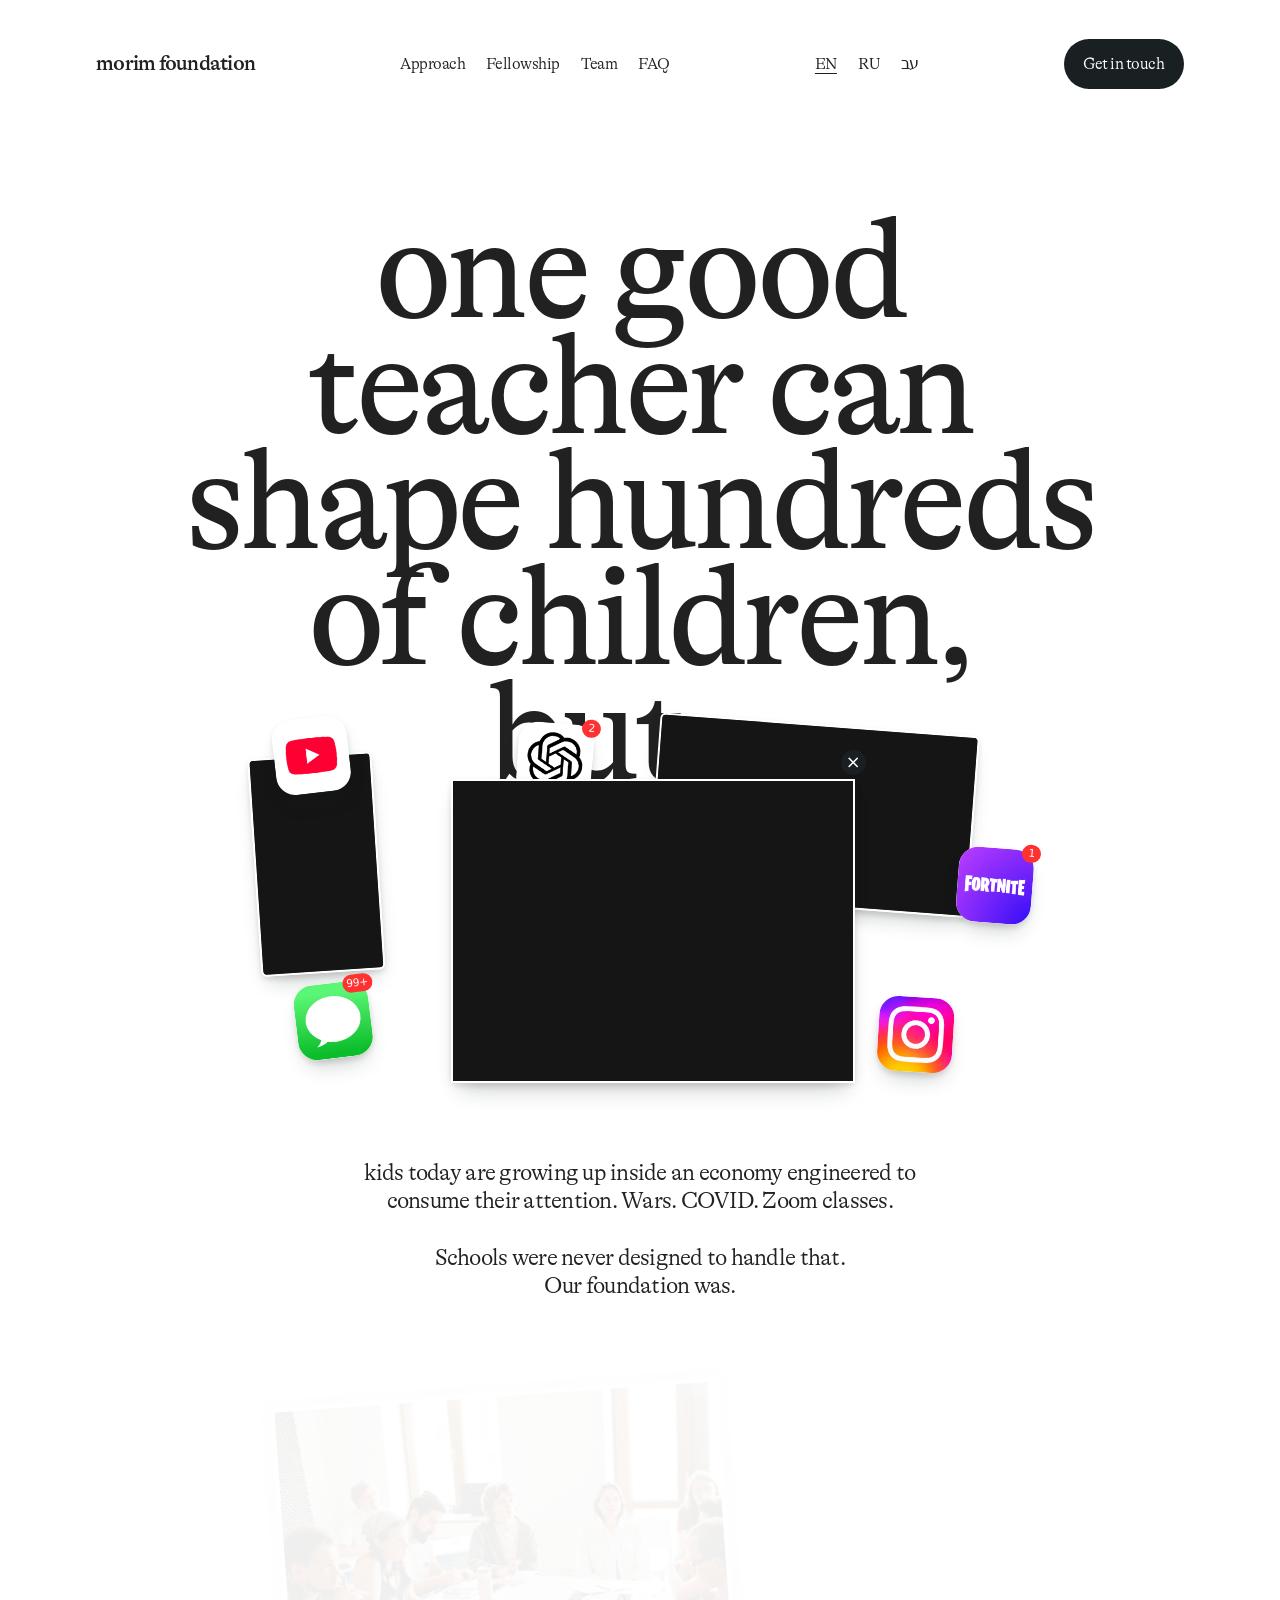
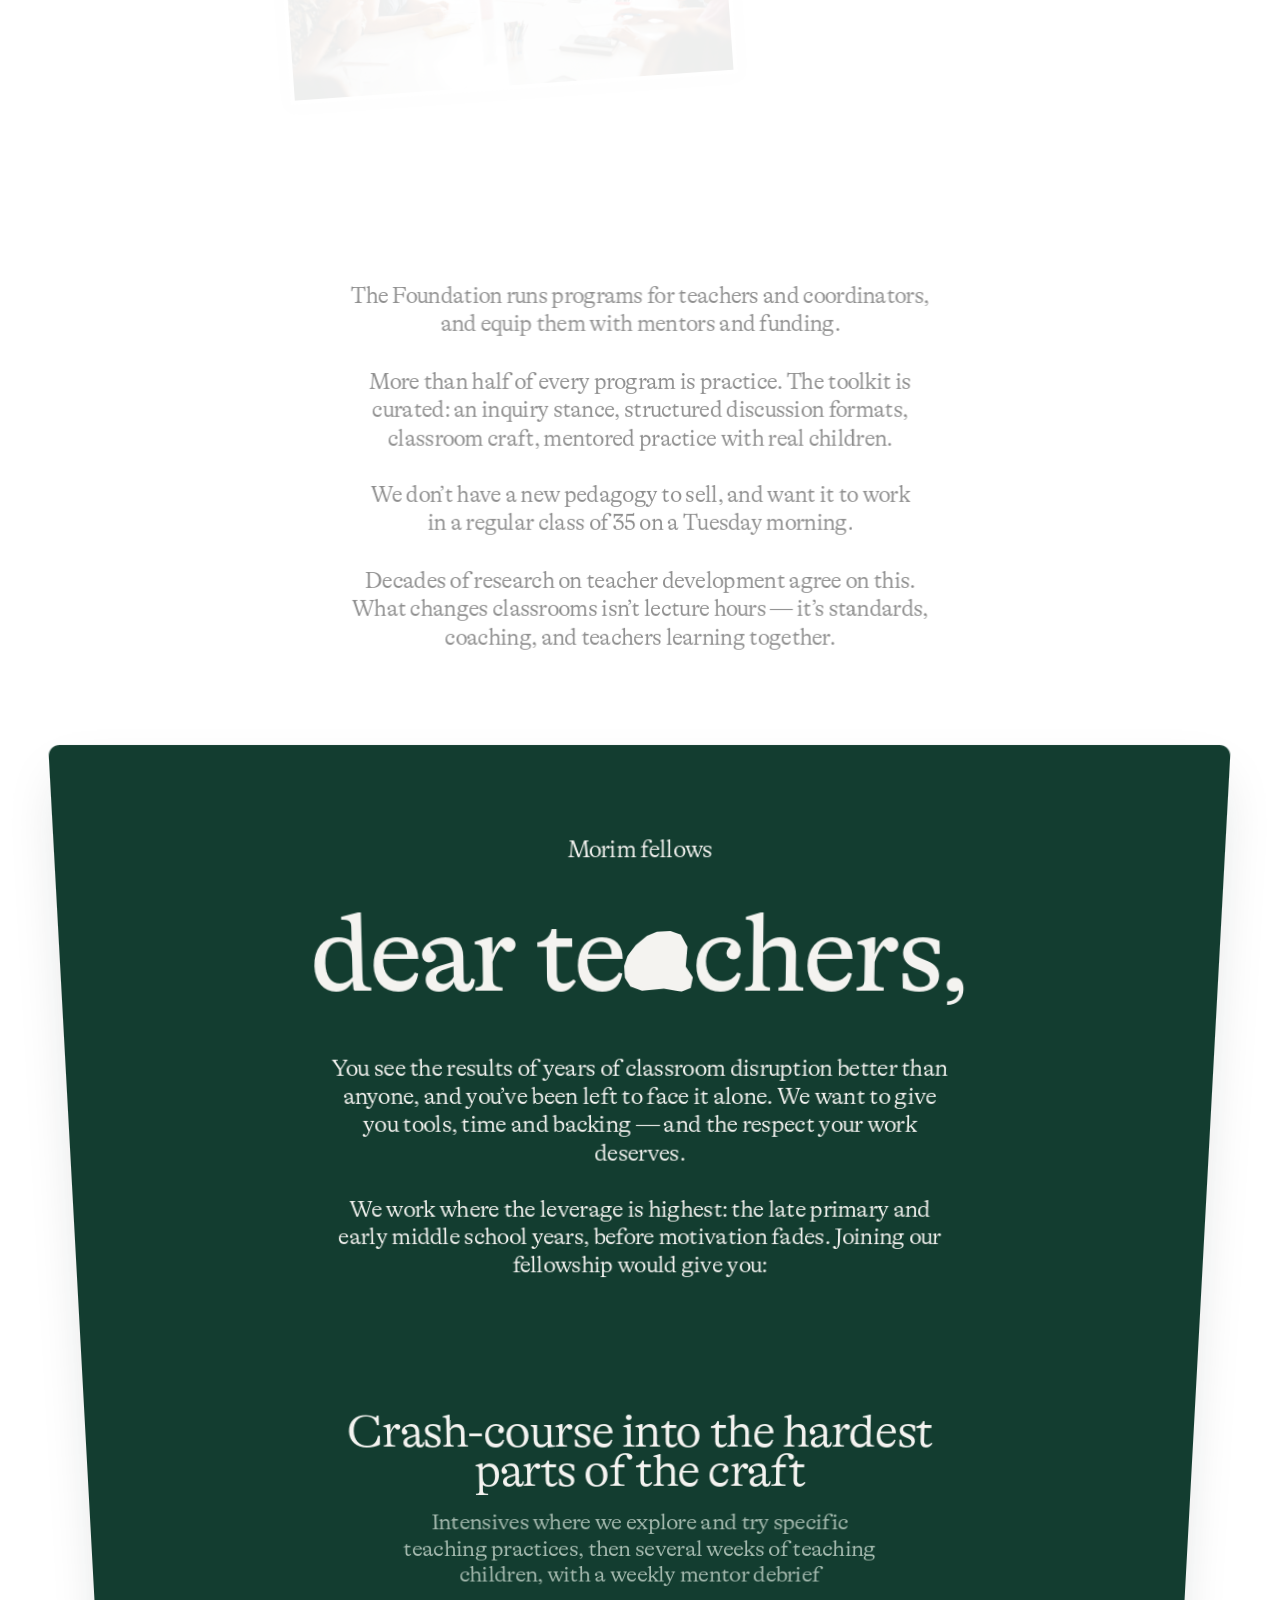
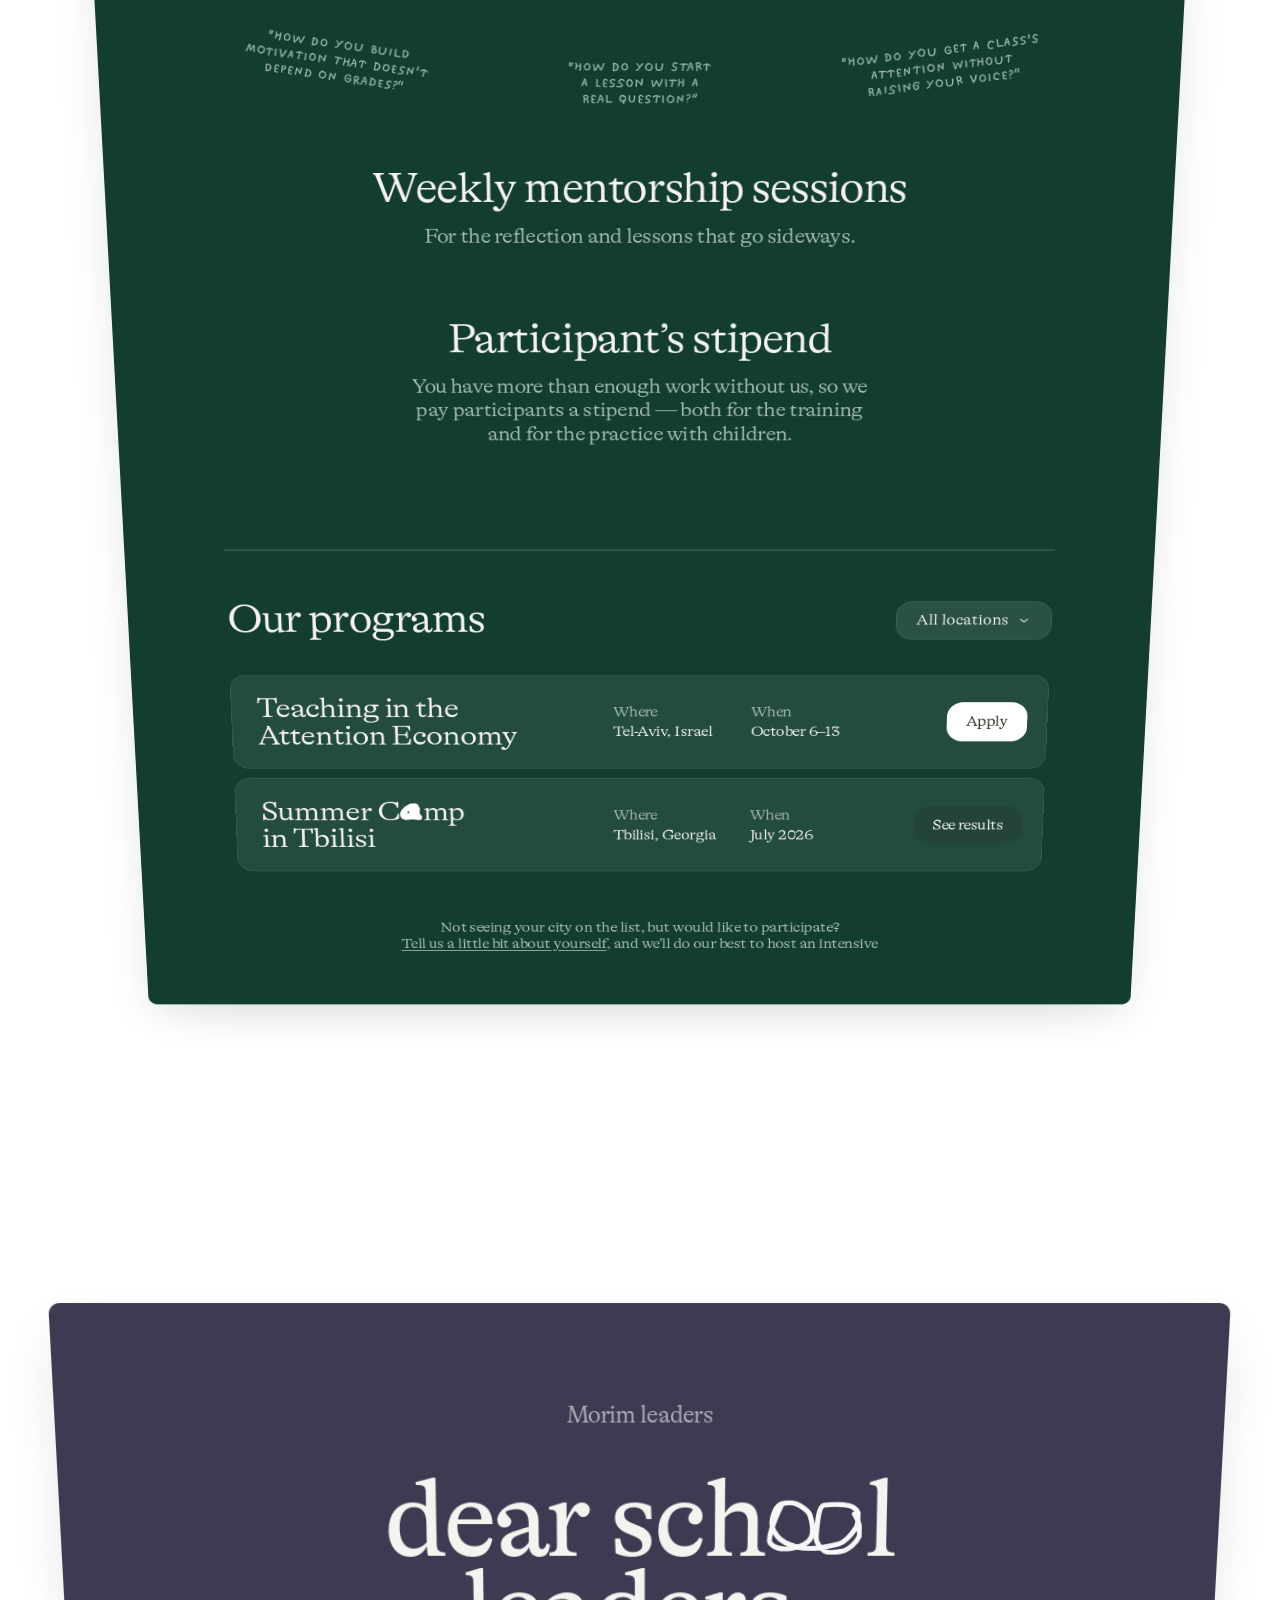
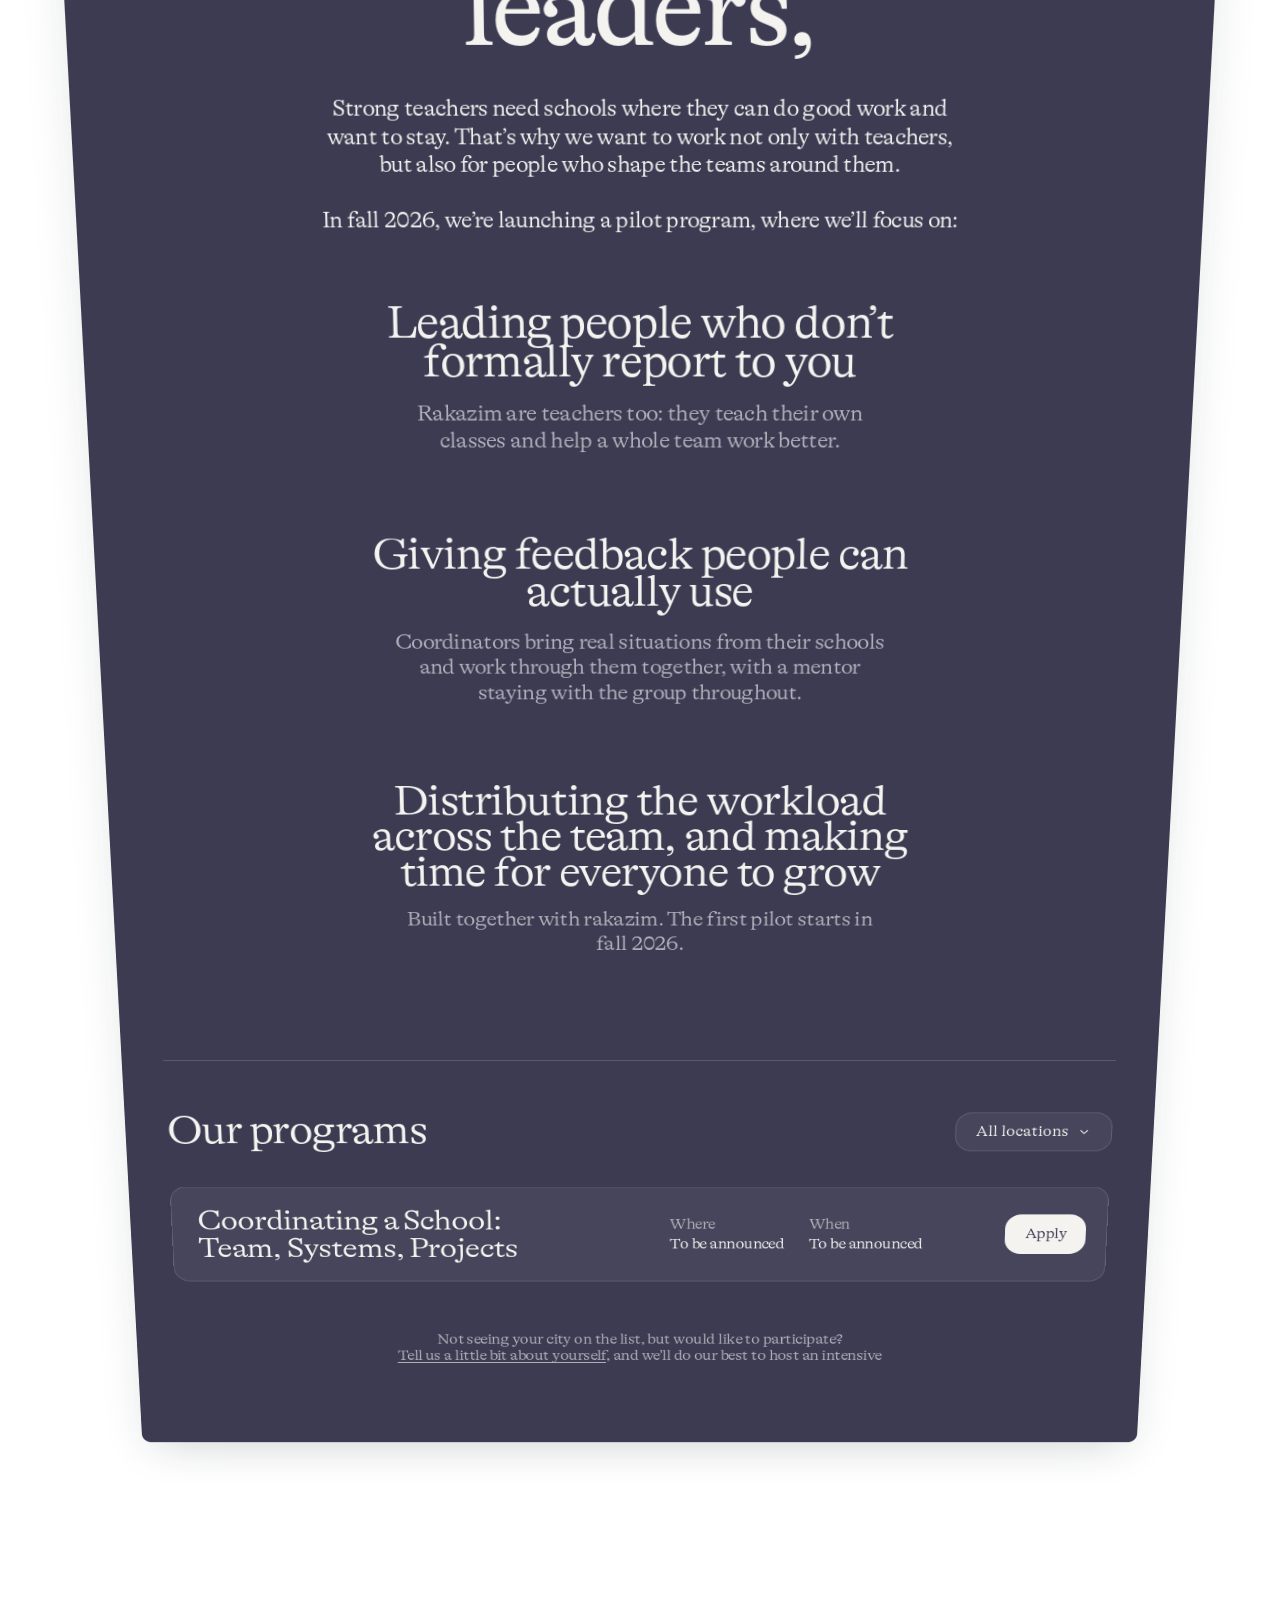
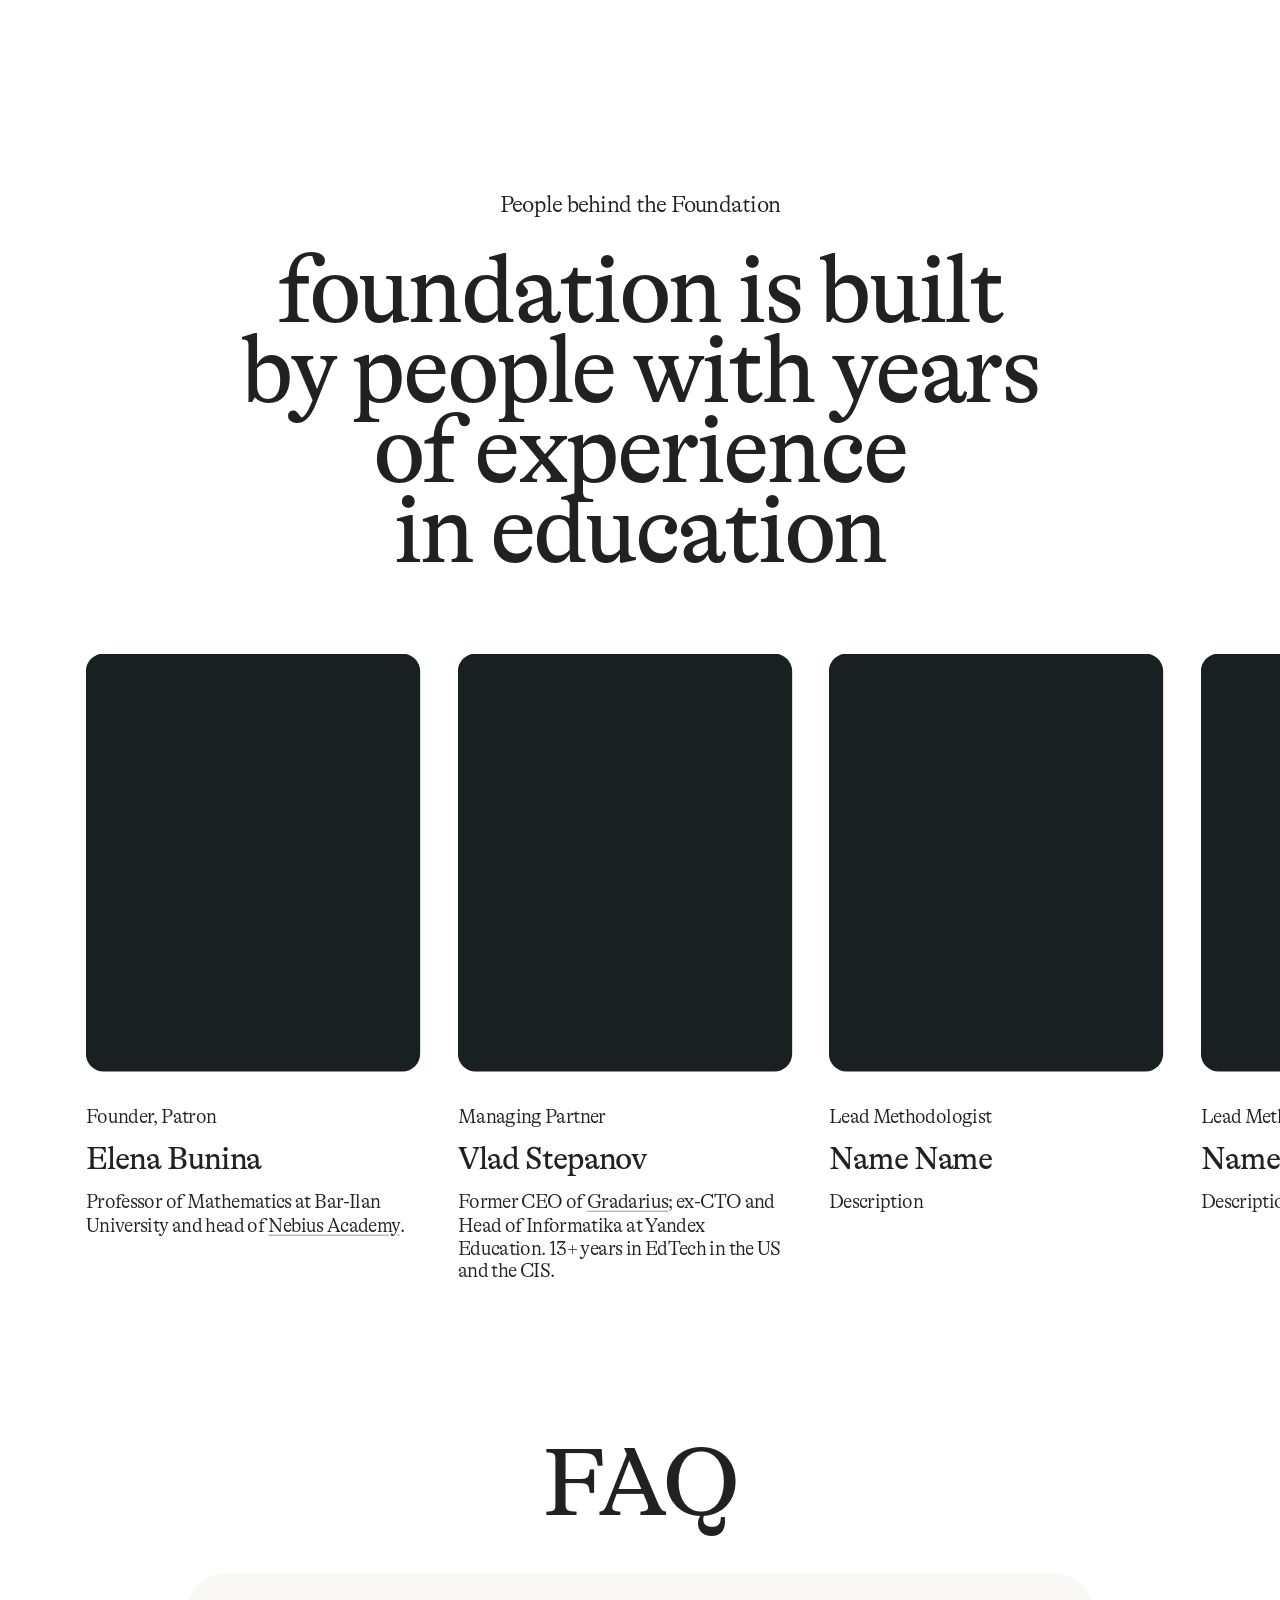
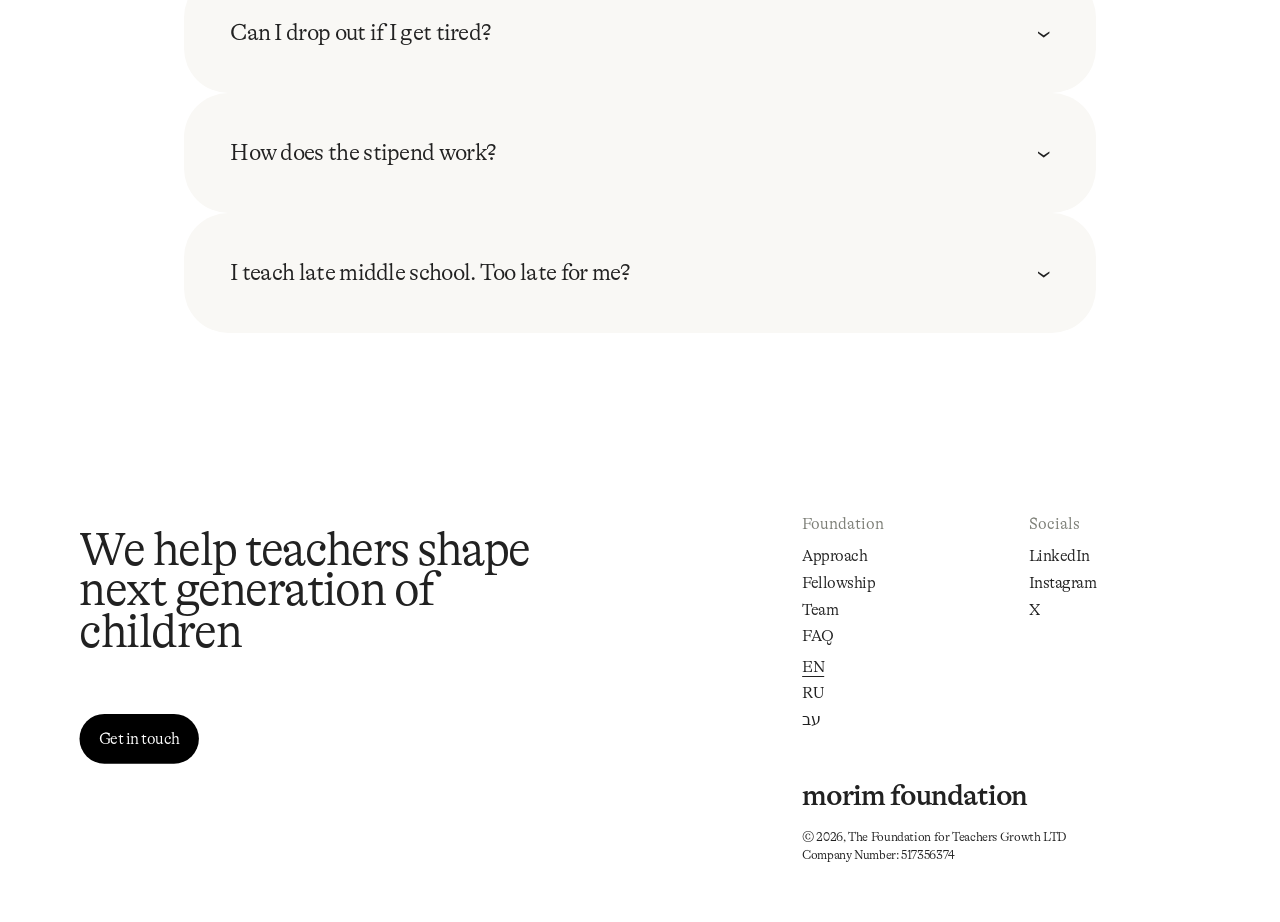
==== site/index.html @ fa3b35b8 "Add tests, README and the generated site node --test with no dependencies: the PR's tests ported to " ====
<!DOCTYPE html>
<html lang="en" dir="ltr">
<head>
  <meta charset="utf-8">
  <meta name="viewport" content="width=device-width, initial-scale=1">
  <title>Morim — Foundation for Teachers Growth</title>
  <meta name="description" content="We help teachers shape the next generation of children through practice, mentorship, and fellowship programs.">
  <meta property="og:type" content="website">
  <meta property="og:title" content="Morim Foundation">
  <meta property="og:description" content="We help teachers shape the next generation of children through practice, mentorship, and fellowship programs.">
  <meta name="twitter:card" content="summary">
  <link rel="alternate" hreflang="en" href="">
  <link rel="alternate" hreflang="ru" href="ru/">
  <link rel="alternate" hreflang="he" href="he/">
  <link rel="alternate" hreflang="x-default" href="">
  <link rel="icon" href="assets/imgRectangle113.png">
  <link rel="preload" href="assets/fonts/GTAlpina-Regular.otf" as="font" type="font/otf" crossorigin>
  <link rel="preload" href="assets/fonts/GTAlpina-Light.otf" as="font" type="font/otf" crossorigin>
  <link rel="stylesheet" href="css/base.css">
  <link rel="stylesheet" href="css/sections.css">
  <link rel="stylesheet" href="css/motion.css">
  <link rel="stylesheet" href="css/mobile.css">
  <link rel="stylesheet" href="css/header.css">
  <link rel="stylesheet" href="css/hero.css">
  <link rel="stylesheet" href="css/widgets.css">
</head>
<body>
<main id="top" data-hero-variant="original" data-lang="en">

  <div class="header-shell" data-compact="false">
    <header class="site-header">
      <a class="logo" href="#top" aria-label="Morim Foundation home">morim foundation</a>
      <nav aria-label="Main navigation">
        <a href="#approach">Approach</a>
        <a href="#fellowship">Fellowship</a>
        <a href="#team">Team</a>
        <a href="#faq">FAQ</a>
      </nav>
      <nav class="lang-switcher lang-switcher-header" aria-label="Language">
  <a href="" hreflang="en" lang="en" aria-current="page">EN</a>
  <a href="ru/" hreflang="ru" lang="ru">RU</a>
  <a href="he/" hreflang="he" lang="he">עב</a>
</nav>
      <a class="button" href="mailto:contact@morim.foundation">Get in touch</a>
      <button type="button" class="mobile-menu-trigger" data-dialog="mobile-menu" aria-haspopup="dialog">Menu</button>
    </header>
  </div>

  <section class="hero hero-editorial" aria-labelledby="hero-title"
           data-playing="false" data-looping="false" data-media-layout="static"
           data-label-icon="Dismiss {app} and show the next app"
           data-label-media-dismiss="Dismiss {label} and show the next element"
           data-video-unavailable="Video unavailable"
           data-help-desktop="Drag an app to move it. Click or press Enter to dismiss it and show the next app."
           data-help-compact="Tap or press Enter to dismiss an item and show the next one. Swipe vertically to keep reading.">
    <div class="hero-mobile-content">
      <h1 id="hero-title" aria-label="one good teacher can shape hundreds of children, but...">one good<br>teacher can<br>shape hundreds<br>of children,<br><span class="hero-line">but...</span></h1>
    </div>
    <span class="hero-accents" role="group" aria-label="App distractions"></span>
    <span id="hero-app-help" class="sr-only">Drag an app to move it. Click or press Enter to dismiss it and show the next app.</span>
  </section>

  <section class="approach" id="approach" aria-label="Our approach">
    <div class="prose introduction">
      <p data-hero-story-end>kids today are growing up inside an economy engineered to consume their attention. Wars. COVID. Zoom classes.</p>
      <p>Schools were never designed to handle that.<br>Our foundation was.</p>
    </div>
    <figure class="pilot" id="pilot">
      <div class="photo-stack">
        <img class="pilot-landscape" src="assets/img2607180000709000081.png" alt="Teachers in discussion at the foundation’s Tbilisi pilot" width="511" height="339">
        <img class="pilot-portrait" src="assets/img2607180000709000022.png" alt="Participants working on an activity during the Tbilisi pilot" width="317" height="412">
      </div>
      <figcaption>Our first pilot in Tbilisi, Georgia. July 2026</figcaption>
    </figure>
    <div class="mission">
      <div class="prose">
        <p class="mission-intro">The Foundation runs programs for teachers and coordinators, and equip them with <span class="mentor-highlight">mentors<img src="assets/imgRectangle70.svg" alt="" aria-hidden="true"></span> and <span class="funding">funding<span class="funding-underline" aria-hidden="true"></span></span>.<span class="stipend-note">Yes, monthly stipend</span></p>
        <p>More than half of every program is practice. The toolkit is curated: an inquiry stance, structured discussion formats, classroom craft, mentored practice with real children.</p>
        <p>We don’t have a new pedagogy to sell, and want it to work<br class="desktop-break"> in a regular class of 35 on a Tuesday morning.</p>
        <p>Decades of research on teacher development agree on this. What changes classrooms isn’t lecture hours — it’s standards, coaching, and teachers learning together.</p>
      </div>
    </div>
  </section>

  <div class="story-stack">
    <section class="fellowship panel" id="fellowship" aria-labelledby="fellowship-title">
      <div class="floating-apply-rail" inert>
        <a class="button apply-button floating-apply-button" href="https://survey.morim.foundation/s/join-v1?src=landing&lang=en">Apply</a>
      </div>
      <p class="eyebrow">Morim fellows</p>
      <h2 class="display" id="fellowship-title">dear te<span class="glyph teacher-a"><span class="sr-only">a</span><img src="assets/imgA1.svg" alt="" width="73" height="66"></span>chers,</h2>
      <div class="prose fellowship-intro">
        <p>You see the results of years of classroom disruption better than anyone, and you’ve been left to face it alone. We want to give you tools, time and backing — and the respect your work deserves.</p>
        <p>We work where the leverage is highest: the late primary and early middle school years, before motivation fades. Joining our fellowship would give you:</p>
      </div>
      <div class="benefits">
        <article class="benefit craft">
          <h3>Crash-course into the hardest parts of the craft</h3>
          <p>Intensives where we explore and try specific teaching practices, then several weeks of teaching children, with a weekly mentor debrief</p>
          <div class="questions" aria-label="Questions we explore">
            <span>“how do you build motivation that doesn’t depend on grades?”</span>
            <span>“how do you start a lesson with a real question?”</span>
            <span>“how do you get a class’s attention without raising your voice?”</span>
          </div>
        </article>
        <article class="benefit">
          <h3>Weekly mentorship sessions</h3>
          <p>For the reflection and lessons that go sideways.</p>
        </article>
        <article class="benefit">
          <h3>Participant’s stipend</h3>
          <p>You have more than enough work without us, so we pay participants a stipend — both for the training and for the practice with children.</p>
        </article>
      </div>
      <div class="programs" id="programs">
  <div class="program-heading">
    <h3>Our programs</h3>
    <div class="location-select-wrap">
      <button type="button" class="location-select" id="teachers-location"
              aria-haspopup="listbox" aria-expanded="false"
              aria-controls="teachers-location-list"
              aria-label="Filter programs by location">
        <span data-value-label>All locations</span>
        <svg class="location-select-chevron" viewBox="0 0 24 24" width="24" height="24" fill="none" stroke="currentColor" stroke-width="2" stroke-linecap="round" stroke-linejoin="round" aria-hidden="true"><path d="m6 9 6 6 6-6"/></svg>
      </button>
      <ul id="teachers-location-list" class="location-options" role="listbox"
          aria-labelledby="teachers-location" tabindex="-1" hidden>
        <li role="option" data-value="all" aria-selected="true" tabindex="0">
          <span>All locations</span>
          <svg class="location-option-check" viewBox="0 0 24 24" width="16" height="16" fill="none" stroke="currentColor" stroke-width="2" stroke-linecap="round" stroke-linejoin="round" aria-hidden="true"><path d="M20 6 9 17l-5-5"/></svg>
        </li>
        <li role="option" data-value="tel-aviv" aria-selected="false" tabindex="-1">
          <span>Tel-Aviv, Israel</span>
          <svg class="location-option-check" viewBox="0 0 24 24" width="16" height="16" fill="none" stroke="currentColor" stroke-width="2" stroke-linecap="round" stroke-linejoin="round" aria-hidden="true"><path d="M20 6 9 17l-5-5"/></svg>
        </li>
        <li role="option" data-value="tbilisi" aria-selected="false" tabindex="-1">
          <span>Tbilisi, Georgia</span>
          <svg class="location-option-check" viewBox="0 0 24 24" width="16" height="16" fill="none" stroke="currentColor" stroke-width="2" stroke-linecap="round" stroke-linejoin="round" aria-hidden="true"><path d="M20 6 9 17l-5-5"/></svg>
        </li>
      </ul>
    </div>
  </div>
  <div class="program-list" aria-live="polite">
    <article class="program-row" data-program="tel-aviv" data-location="tel-aviv">
      <h4>Teaching in the<br>Attention Economy</h4>
      <p><span>Where</span>Tel-Aviv, Israel</p>
<p><span>When</span>October 6–13</p>
      <a class="button apply-button" href="https://survey.morim.foundation/s/join-v1?src=landing&lang=en">Apply</a>
    </article>
    <article class="program-results-card" data-program="tbilisi" data-location="tbilisi" data-state="closed">
      <div class="program-row program-results-summary">
        <h4 id="tbilisi-program-title">Summer C<span class="glyph small-a"><span class="sr-only">a</span><img src="assets/imgA2.svg" alt="" width="28" height="25"></span>mp<br>in Tbilisi</h4>
        <p><span>Where</span>Tbilisi, Georgia</p>
<p><span>When</span>July 2026</p>
        <button type="button" class="button results-button"
                aria-expanded="false" aria-controls="tbilisi-results"
                data-label-open="Collapse"
                data-label-closed="See results">See results</button>
      </div>
      <div id="tbilisi-results" class="program-results-content" role="region" aria-labelledby="tbilisi-program-title" hidden>
        <div class="program-results-body">
          <figure class="program-results-photos" aria-label="Photos from the Tbilisi teacher intensive">
            <img class="results-landscape" src="assets/img2607180000709000081.png" alt="Teachers in discussion during the Tbilisi intensive" width="511" height="339">
            <img class="results-portrait" src="assets/img2607180000709000022.png" alt="Participants working together on a teaching activity" width="317" height="412">
          </figure>
          <div class="program-results-copy">
            <p>In summer 2026, 17 teachers finished our first intensive. 16 of them are now continuing paid teaching practice with children and meet with a mentor every week; 14 of the 17 would recommend the program to colleagues.</p>
            <p>Two-thirds of the children we surveyed said they’d like to have lessons like these at school.</p>
            <p>That’s encouraging, but it’s still a small, unusually friendly setting. We’ll be much more convinced if the same thing happens in ordinary classrooms.</p>
          </div>
        </div>
      </div>
    </article>
  </div>
  <p class="program-note">
    Not seeing your city on the list, but would like to participate?
    <br>
    <a class="inline-button" href="https://survey.morim.foundation/s/join-v1?src=landing&lang=en">Tell us a little bit about yourself</a>, and we’ll do our best to host an intensive
  </p>
</div>
    </section>

    <section class="leaders panel" id="leaders" aria-labelledby="leaders-title">
      <div class="floating-apply-rail" inert>
        <a class="button apply-button floating-apply-button" href="https://survey.morim.foundation/s/join-v1?src=landing&lang=en">Apply</a>
      </div>
      <p class="eyebrow muted">Morim leaders</p>
      <h2 class="display" id="leaders-title">dear sch<span class="glyph school-oo"><span class="sr-only">oo</span><img src="assets/imgVector1.svg" alt="" width="106" height="60"></span>l<br>leaders,</h2>
      <div class="prose leaders-intro">
        <p>Strong teachers need schools where they can do good work and want to stay. That’s why we want to work not only with teachers, but also for people who shape the teams around them.</p>
        <p>In fall 2026, we’re launching a pilot program, where we’ll focus on:</p>
      </div>
      <div class="leader-benefits">
        <article class="benefit">
          <h3>Leading people who don’t formally report to you</h3>
          <p>Rakazim are teachers too: they teach their own classes and help a whole team work better.</p>
        </article>
        <article class="benefit">
          <h3>Giving feedback people can actually use</h3>
          <p>Coordinators bring real situations from their schools and work through them together, with a mentor staying with the group throughout.</p>
        </article>
        <article class="benefit">
          <h3>Distributing the workload across the team, and making time for everyone to grow</h3>
          <p>Built together with rakazim. The first pilot starts in fall 2026.</p>
        </article>
      </div>
      <div class="programs" id="leaders-programs">
  <div class="program-heading">
    <h3>Our programs</h3>
    <div class="location-select-wrap">
      <button type="button" class="location-select" id="leaders-location"
              aria-haspopup="listbox" aria-expanded="false"
              aria-controls="leaders-location-list"
              aria-label="Filter programs by location">
        <span data-value-label>All locations</span>
        <svg class="location-select-chevron" viewBox="0 0 24 24" width="24" height="24" fill="none" stroke="currentColor" stroke-width="2" stroke-linecap="round" stroke-linejoin="round" aria-hidden="true"><path d="m6 9 6 6 6-6"/></svg>
      </button>
      <ul id="leaders-location-list" class="location-options" role="listbox"
          aria-labelledby="leaders-location" tabindex="-1" hidden>
        <li role="option" data-value="all" aria-selected="true" tabindex="0">
          <span>All locations</span>
          <svg class="location-option-check" viewBox="0 0 24 24" width="16" height="16" fill="none" stroke="currentColor" stroke-width="2" stroke-linecap="round" stroke-linejoin="round" aria-hidden="true"><path d="M20 6 9 17l-5-5"/></svg>
        </li>
      </ul>
    </div>
  </div>
  <div class="program-list" aria-live="polite">
    <article class="program-row" data-program="school-coordination">
      <h4>Coordinating a School: Team, Systems, Projects</h4>
      <p><span>Where</span>To be announced</p>
<p><span>When</span>To be announced</p>
      <a class="button apply-button" href="https://survey.morim.foundation/s/join-v1?src=landing&lang=en">Apply</a>
    </article>
  </div>
  <p class="program-note">
    Not seeing your city on the list, but would like to participate?
    <br>
    <a class="inline-button" href="https://survey.morim.foundation/s/join-v1?src=landing&lang=en">Tell us a little bit about yourself</a>, and we’ll do our best to host an intensive
  </p>
</div>
    </section>
  </div>

  <section class="team" id="team" aria-labelledby="team-title">
    <p class="eyebrow">People behind the Foundation</p>
    <h2 class="team-title" id="team-title">foundation is built<br class="desktop-break"> by people with years<br class="desktop-break"> of experience<br class="desktop-break"> in education</h2>
    <div class="team-track" tabindex="0" role="region" aria-label="Foundation team">
      <article class="person">
        <div class="portrait-placeholder" role="img" aria-label="Elena Bunina portrait pending"></div>
        <p class="person-role">Founder, Patron</p>
        <h3><a href="https://www.linkedin.com/in/elena-bunina-738522eb/" target="_blank" rel="noreferrer">Elena Bunina</a></h3>
        <p>Professor of Mathematics at Bar-Ilan University and head of <a href="https://academy.nebius.com/" target="_blank" rel="noreferrer">Nebius Academy</a>.</p>
      </article>
      <article class="person">
        <div class="portrait-placeholder" role="img" aria-label="Vlad Stepanov portrait pending"></div>
        <p class="person-role">Managing Partner</p>
        <h3><a href="https://www.linkedin.com/in/utterstep/" target="_blank" rel="noreferrer">Vlad Stepanov</a></h3>
        <p>Former CEO of <a href="https://gradarius.com/" target="_blank" rel="noreferrer">Gradarius</a>; ex-CTO and Head of Informatika at Yandex Education. 13+ years in EdTech in the US and the CIS.</p>
      </article>
      <article class="person">
        <div class="portrait-placeholder" role="img" aria-label="Name Name portrait pending"></div>
        <p class="person-role">Lead Methodologist</p>
        <h3>Name Name</h3>
        <p>Description</p>
      </article>
      <article class="person">
        <div class="portrait-placeholder" role="img" aria-label="Name Name portrait pending"></div>
        <p class="person-role">Lead Methodologist</p>
        <h3>Name Name</h3>
        <p>Description</p>
      </article>
    </div>
  </section>

  <section class="faq" id="faq" aria-labelledby="faq-title">
    <h2 id="faq-title">FAQ</h2>
    <div class="faq-list">
      <details class="faq-item" data-state="closed">
        <summary class="faq-trigger">
          Can I drop out if I get tired?
          <span class="faq-chevron" aria-hidden="true">›</span>
        </summary>
        <div class="faq-answer">
          <div class="faq-answer-body">Participation and withdrawal details will be added soon.</div>
        </div>
      </details>
      <details class="faq-item" data-state="closed">
        <summary class="faq-trigger">
          How does the stipend work?
          <span class="faq-chevron" aria-hidden="true">›</span>
        </summary>
        <div class="faq-answer">
          <div class="faq-answer-body">Participants receive a stipend for both the training and the practice with children. Amounts and payment details will be added with the program information.</div>
        </div>
      </details>
      <details class="faq-item" data-state="closed">
        <summary class="faq-trigger">
          I teach late middle school. Too late for me?
          <span class="faq-chevron" aria-hidden="true">›</span>
        </summary>
        <div class="faq-answer">
          <div class="faq-answer-body">Our fellowship focuses on the late primary and early middle school years. Eligibility details for other year groups will be added soon.</div>
        </div>
      </details>
    </div>
  </section>

  <footer id="contact" class="site-footer">
    <div class="footer-message">
      <h2>We help teachers shape next generation of children</h2>
      <a class="button rounded-button" href="mailto:contact@morim.foundation">Get in touch</a>
    </div>
    <div class="footer-links">
      <div>
        <p class="footer-label">Foundation</p>
        <nav aria-label="Footer navigation">
          <a href="#approach">Approach</a>
          <a href="#fellowship">Fellowship</a>
          <a href="#team">Team</a>
          <a href="#faq">FAQ</a>
        </nav>
        <nav class="lang-switcher lang-switcher-footer" aria-label="Language">
  <a href="" hreflang="en" lang="en" aria-current="page">EN</a>
  <a href="ru/" hreflang="ru" lang="ru">RU</a>
  <a href="he/" hreflang="he" lang="he">עב</a>
</nav>
      </div>
      <div>
        <p class="footer-label">Socials</p>
        <nav aria-label="Social links">
          <button type="button" class="text-button" data-dialog="dialog-social" data-dialog-title="LinkedIn">LinkedIn</button>
          <button type="button" class="text-button" data-dialog="dialog-social" data-dialog-title="Instagram">Instagram</button>
          <button type="button" class="text-button" data-dialog="dialog-social" data-dialog-title="X">X</button>
        </nav>
      </div>
      <div class="footer-legal">
        <a class="logo" href="#top" aria-label="Morim Foundation home">morim foundation</a>
        <p>© 2026, The Foundation for Teachers Growth LTD<br>Company Number: 517356374</p>
      </div>
    </div>
  </footer>
</main>

<dialog class="morim-dialog" id="dialog-social" aria-labelledby="dialog-social-title" aria-describedby="dialog-social-desc">
  <div class="morim-dialog-body">
    <h2 id="dialog-social-title" data-dialog-title></h2>
    <p id="dialog-social-desc">This profile link will be added soon.</p>
    <button type="button" class="dialog-close" data-dialog-close aria-label="Close">
      <svg viewBox="0 0 24 24" width="16" height="16" fill="none" stroke="currentColor" stroke-width="2" stroke-linecap="round" stroke-linejoin="round" aria-hidden="true"><path d="M18 6 6 18M6 6l12 12"/></svg>
    </button>
  </div>
</dialog>

<dialog class="mobile-menu-panel" id="mobile-menu" aria-labelledby="mobile-menu-title" aria-describedby="mobile-menu-desc">
  <div class="mobile-menu-heading">
    <h2 id="mobile-menu-title">morim foundation</h2>
    <button type="button" class="mobile-menu-close" data-dialog-close>Close</button>
  </div>
  <p id="mobile-menu-desc" class="sr-only">Explore the foundation and its programs.</p>
  <nav aria-label="Mobile navigation">
    <a href="#approach">Approach</a>
    <a href="#fellowship">Teachers</a>
    <a href="#leaders">School Leaders</a>
    <a href="#team">Team</a>
    <a href="#faq">FAQ</a>
    <a href="#contact">Get in touch</a>
  </nav>
  <nav class="lang-switcher lang-switcher-menu" aria-label="Language">
  <a href="" hreflang="en" lang="en" aria-current="page">EN</a>
  <a href="ru/" hreflang="ru" lang="ru">RU</a>
  <a href="he/" hreflang="he" lang="he">עב</a>
</nav>
</dialog>

<script type="module" src="js/main.js"></script>
</body>
</html>
---- site/css/base.css ----
/* Ported from PR #3 website/app/globals.css. Physical inline-axis properties were converted to logical ones for RTL. */
@font-face {
  font-family: Alpina;
  src: url('../assets/fonts/GTAlpina-Regular.otf') format('opentype');
  font-weight: 400 700;
  font-display: swap;
}
@font-face {
  font-family: Alpina;
  src: url('../assets/fonts/GTAlpina-Light.otf') format('opentype');
  font-weight: 300;
  font-display: swap;
}
@font-face {
  font-family: Alpina Wordmark;
  src: url('../assets/fonts/GTAlpina-Medium.otf') format('opentype');
  font-weight: 500;
  font-display: swap;
}
@font-face {
  font-family: Stefan;
  src: url('../assets/fonts/ABCStefanTrial-Simple.otf') format('opentype');
  font-weight: 400;
  font-display: swap;
}
:root {
  --background: #fff;
  --foreground: #212121;
  --green: #133d30;
  --leaders-purple: #3c3b52;
  --leaders-muted: #b2b1bb;
  --paper: #f4f3f0;
  --ink: #182022;
  --body-size: 1.625rem;
  --page-width: 90rem;
}
/* The PR's styles were written on top of Tailwind's preflight reset (v4)
   and shadcn's base layer. This is the subset they depend on, kept so the
   site's own rules below behave exactly as they did. */
*,
::before,
::after,
::backdrop {
  box-sizing: border-box;
  margin: 0;
  padding: 0;
  border: 0 solid #ddd;
}
html {
  line-height: 1.5;
  -webkit-text-size-adjust: 100%;
  tab-size: 4;
  -webkit-tap-highlight-color: transparent;
}
h1,
h2,
h3,
h4,
h5,
h6 {
  font-size: inherit;
  font-weight: inherit;
}
b,
strong {
  font-weight: bolder;
}
ol,
ul,
menu {
  list-style: none;
}
summary {
  display: list-item;
}
img,
svg,
video,
canvas,
audio,
iframe,
embed,
object {
  display: block;
  vertical-align: middle;
}
img,
video {
  max-width: 100%;
  height: auto;
}
button,
input,
select,
optgroup,
textarea {
  font: inherit;
  font-feature-settings: inherit;
  font-variation-settings: inherit;
  letter-spacing: inherit;
  color: inherit;
  border-radius: 0;
  background-color: transparent;
  opacity: 1;
}
button,
input:where([type='button'], [type='reset'], [type='submit']) {
  appearance: button;
}
[hidden]:where(:not([hidden='until-found'])) {
  display: none !important;
}
html {
  scroll-behavior: smooth;
  scroll-padding-top: 2.25rem;
}
/* 90rem is the 1440px reference canvas at the default 16px text size.
   Shared rem dimensions scale the desktop layout without transforming it. */
@media (min-width: 701px) {
  html {
    font-size: calc(100vw / 90);
  }
}
body {
  margin: 0;
  background: var(--background);
  color: var(--foreground);
  font-family: Alpina, Georgia, serif;
  font-weight: 300;
  -webkit-font-smoothing: antialiased;
}
button,
input,
select,
textarea {
  font: inherit;
}
button,
a,
summary {
  -webkit-tap-highlight-color: transparent;
}
button,
a {
  touch-action: manipulation;
}
button {
  cursor: pointer;
}
a {
  color: inherit;
  text-decoration: none;
}
a:hover {
  text-decoration: underline;
  text-underline-offset: 0.3125rem;
}
button:focus-visible,
a:focus-visible,
summary:focus-visible {
  outline: 2px solid #1c51e0;
  outline-offset: 0.3125rem;
}
img {
  display: block;
  max-width: 100%;
}
p,
h1,
h2,
h3,
figure {
  margin: 0;
}
main {
  max-width: var(--page-width);
  margin: 0 auto;
  overflow: clip;
}
.site-header {
  height: 9rem;
  margin: 0 6.25%;
  display: flex;
  align-items: center;
  justify-content: space-between;
  gap: 1.5rem;
}
.logo {
  display: inline-flex;
  align-items: baseline;
  font-family:
    Alpina Wordmark,
    Alpina,
    Georgia,
    serif;
  font-size: 1.5rem;
  line-height: 1;
  letter-spacing: -0.035em;
  font-weight: 500;
  white-space: nowrap;
}
.logo:hover {
  text-decoration: none;
}
.site-header nav {
  display: flex;
  gap: 1.5rem;
  font-size: 1.125rem;
  letter-spacing: -0.03em;
}
.button {
  display: inline-flex;
  align-items: center;
  justify-content: center;
  min-height: 3.5rem;
  padding: 1.125rem 1.375rem;
  background: var(--ink);
  color: white;
  border: 0;
  border-radius: 1.0625rem;
  font-size: 1.125rem;
  line-height: 1;
  letter-spacing: -0.03em;
  transition:
    background 0.2s,
    transform 0.2s;
}
.button:hover {
  background: #29443b;
  text-decoration: none;
  transform: translateY(-2px);
}
.hero {
  position: relative;
  z-index: 1;
  overflow-x: clip;
  padding-top: 3rem;
  padding-bottom: 6.25rem;
  text-align: center;
}
.hero h1 {
  font-size: 10rem;
  line-height: 0.8125;
  font-weight: 400;
  letter-spacing: -0.03em;
  max-width: 72rem;
  margin: 0 auto;
}
.hero-line {
  position: relative;
  display: inline-block;
  white-space: nowrap;
}
@media (min-width: 701px) {
  .hero-editorial {
    padding-top: 6rem;
    padding-bottom: 5rem;
  }
}
.hero-accents {
  position: absolute;
  inset: 0;
  pointer-events: none;
}
.hero-app-item {
  position: absolute;
  z-index: 2;
  width: max(2.75rem, 0.456em);
  height: max(2.75rem, 0.456em);
  padding: 0;
  border: 0;
  border-radius: 27%;
  background: transparent;
  font: inherit;
  line-height: 1;
  pointer-events: auto;
  touch-action: none;
  user-select: none;
  cursor: grab;
  translate: var(--drag-x, 0px) var(--drag-y, 0px);
}
.hero-app-item[data-dragging='true'] {
  z-index: 10;
  cursor: grabbing;
}
.hero-app-item:focus-visible {
  z-index: 10;
  outline: 2px solid #1c51e0;
  outline-offset: 0.375rem;
  translate: var(--drag-x, 0px) var(--drag-y, 0px);
  rotate: 0deg;
}
.hero-app-face {
  position: relative;
  display: block;
  width: 100%;
  height: 100%;
  border-radius: inherit;
  transform: rotate(var(--app-tilt));
  box-shadow:
    0 0.875rem 1.5rem -0.625rem #18202245,
    0 3px 0.4375rem #18202220;
}
.hero-app-face img {
  width: 100%;
  height: 100%;
  object-fit: cover;
  border-radius: inherit;
  pointer-events: none;
  -webkit-user-drag: none;
}
.hero-notification {
  position: absolute;
  display: inline-flex;
  align-items: center;
  justify-content: center;
  inset-inline-end: -0.6em;
  top: -0.6em;
  width: max-content;
  min-width: 1.75em;
  height: 1.75em;
  padding: 0 0.42em;
  white-space: nowrap;
  border-radius: 2em;
  color: white;
  background: #ff3131;
  font:
    500 max(0.75rem, 0.075em) / 1 system-ui,
    sans-serif;
  letter-spacing: -0.03em;
  text-align: center;
  font-variant-numeric: tabular-nums;
}
.prose {
  width: min(41.875rem, 90%);
  margin: auto;
  text-align: center;
  font-size: var(--body-size);
  line-height: 1.23;
  letter-spacing: -0.03em;
}
.prose p + p {
  margin-top: 2rem;
}
.introduction {
  margin-top: 7.125rem;
}
.pilot {
  margin-top: 3.5625rem;
  text-align: center;
}
.photo-stack {
  position: relative;
  width: min(53.125rem, 88%);
  height: 28.5rem;
  margin: 0 auto;
}
.photo-stack img {
  position: absolute;
  border: 0.3125rem solid white;
  box-shadow: 0 1px 0.75rem #0000001a;
  object-fit: cover;
}
.pilot-landscape {
  width: 60.13%;
  height: 21.1875rem;
  inset-inline-start: 2%;
  top: 2.75rem;
  transform: rotate(-3.11deg);
}
.pilot-portrait {
  width: 37.27%;
  height: 25.75rem;
  inset-inline-end: 4%;
  top: 0.625rem;
  transform: rotate(8.78deg);
}
figcaption {
  margin-top: 0.375rem;
  font-size: 1rem;
  line-height: 1.25rem;
  color: #77776f;
  letter-spacing: -0.03em;
}
.mission {
  position: relative;
  margin: 7.625rem auto 7rem;
}
.mission-intro {
  position: relative;
}
.funding,
.mentor-highlight {
  display: inline-block;
  position: relative;
}
.mentor-highlight {
  isolation: isolate;
}
.mentor-highlight img {
  z-index: -1;
  position: absolute;
  inset: -2px -0.375rem;
  width: calc(100% + 0.75rem);
  height: calc(100% + 0.25rem);
  max-width: none;
  pointer-events: none;
}
.funding-underline {
  position: absolute;
  inset-inline-start: 0;
  inset-inline-end: 0;
  bottom: -0.1em;
  height: 2px;
  background: #1c51e0;
  pointer-events: none;
}
.stipend-note {
  position: absolute;
  inset-inline-start: calc(100% + 1.5rem);
  top: 3.4375rem;
  width: 15rem;
  color: #1c51e0;
  font-family: Stefan, cursive;
  font-size: 1.625rem;
  line-height: 1.1;
  text-align: center;
  transform: rotate(2deg);
  text-transform: uppercase;
  letter-spacing: normal;
}
.sr-only {
  position: absolute;
  width: 1px;
  height: 1px;
  overflow: hidden;
  clip: rect(0, 0, 0, 0);
  white-space: nowrap;
}
@media (min-width: 1441px) {
  .hero h1 {
    font-size: 10rem;
  }
}
@media (max-width: 700px) {
  .stipend-note {
    position: static;
    display: block;
    width: min(15rem, 100%);
    margin: 1.875rem auto 0;
  }
  .site-header {
    margin: 0 5%;
  }
  .prose {
    font-size: 1.5rem;
  }
  .mission {
    margin-top: 5.625rem;
  }
  .photo-stack {
    height: 25rem;
  }
  .pilot-landscape {
    height: 18.75rem;
  }
  .pilot-portrait {
    height: 22.8125rem;
  }
}
@media (max-width: 700px) {
  .site-header .logo {
    font-size: 1.125rem;
  }
  .site-header {
    height: 6.75rem;
    gap: 0.875rem;
    flex-wrap: wrap;
    padding-top: 1.375rem;
  }
  .site-header nav {
    order: 3;
    width: 100%;
    justify-content: center;
    gap: 1.375rem;
    font-size: 1rem;
  }
  .site-header .button {
    min-height: 2.75rem;
    padding: 0.875rem 1rem;
    font-size: 1rem;
  }
  .hero {
    padding-top: 4rem;
    padding-bottom: 5.5rem;
  }
  .hero h1 {
    font-size: clamp(3rem, 10.8vw, 4.8rem);
    line-height: 0.93;
  }
  .introduction {
    margin-top: 4.375rem;
  }
  .prose {
    font-size: 1.35rem;
    width: 86%;
  }
  .prose p + p {
    margin-top: 1.625rem;
  }
  .photo-stack {
    height: 16.875rem;
    width: 94%;
  }
  .pilot-landscape {
    height: 12.1875rem;
    top: 1.875rem;
  }
  .pilot-portrait {
    height: 14.875rem;
  }
  .pilot {
    margin-top: 2.75rem;
  }
  figcaption {
    font-size: 0.875rem;
  }
  .mission {
    margin: 4.375rem auto;
  }
  .desktop-break {
    display: none;
  }
}
@media (prefers-reduced-motion: reduce) {
  html {
    scroll-behavior: auto;
  }
  *,
  *:before,
  *:after {
    animation: none !important;
    transition: none !important;
  }
}
---- site/css/sections.css ----
/* Ported from PR #3 website/app/sections.css. Physical inline-axis properties were converted to logical ones for RTL. */
.panel {
  width: calc(100% - 13rem);
  margin-inline: auto;
  border-radius: 0.75rem;
  text-align: center;
}
.fellowship {
  background: var(--green);
  color: var(--paper);
  padding: 6rem 8.3% 5rem;
}
.eyebrow {
  font-size: 1.625rem;
  line-height: 2rem;
  letter-spacing: -0.03em;
  text-align: center;
}
.display {
  font-size: 7.5rem;
  font-weight: 400;
  line-height: 0.84;
  letter-spacing: -0.03em;
  margin: 3rem auto 0;
  white-space: nowrap;
}
.glyph {
  display: inline-flex;
  align-items: center;
  justify-content: center;
  vertical-align: baseline;
}
.glyph img {
  max-width: none;
  object-fit: contain;
}
.teacher-a {
  width: 0.61em;
}
.teacher-a img {
  width: 0.608em;
  height: 0.55em;
}
.school-oo {
  width: 0.9em;
}
.school-oo img {
  width: 0.883em;
  height: 0.5em;
}
.fellowship-intro {
  margin-top: 3.625rem;
  width: min(41.625rem, 100%);
}
.benefits {
  margin-top: 9.875rem;
}
.benefit h3 {
  max-width: 41.25rem;
  margin: 0 auto;
  font-size: 3.375rem;
  line-height: 0.86;
  letter-spacing: -0.03em;
  font-weight: 300;
}
.benefit > p {
  max-width: 35.125rem;
  margin: 1.5rem auto 0;
  font-size: 1.625rem;
  line-height: 2rem;
  letter-spacing: -0.03em;
  color: #a6bbb0;
}
.benefit + .benefit {
  margin-top: 5.9375rem;
}
.craft {
  position: relative;
}
.questions {
  display: grid;
  grid-template-columns: repeat(3, minmax(0, 1fr));
  align-items: start;
  gap: 3.5rem;
  margin: 3rem auto 0;
  padding: 0.75rem 0.5rem;
  font-family: Stefan, cursive;
  font-size: 0.9375rem;
  line-height: 1.35;
  text-transform: uppercase;
  color: #98b5a6;
}
.questions span {
  width: min(100%, 14.375rem);
  justify-self: center;
  text-wrap: balance;
}
.questions span:first-child {
  transform: rotate(9deg);
}
.questions span:nth-child(2) {
  margin-top: 1.75rem;
}
.questions span:last-child {
  margin-top: 0.5rem;
  transform: rotate(-8deg);
}
.craft + .benefit {
  margin-top: 4.25rem;
}
.programs {
  margin-top: 8.875rem;
  border-top: 1px solid #557768;
  padding-top: 4.375rem;
  text-align: start;
}
.program-heading {
  display: flex;
  align-items: center;
  justify-content: space-between;
  gap: 1.25rem;
  margin-bottom: 3.125rem;
}
.program-heading h3 {
  font-size: 3.375rem;
  line-height: 2.875rem;
  letter-spacing: -0.03em;
  font-weight: 300;
}
.location-select {
  height: 3.375rem;
  padding: 1rem 1.5rem;
  border: 1px solid #ffffff14;
  border-radius: 1.25rem;
  background: #ffffff1a;
  color: var(--paper);
  font-size: 1.25rem;
  line-height: 1.25rem;
  gap: 0.625rem;
  flex-shrink: 0;
}
.location-select svg {
  color: var(--paper) !important;
}
.location-options {
  padding: 0.5rem;
}
.location-options [role='option'] {
  font-family: Alpina, Georgia, serif;
  font-size: 1.125rem;
  padding-block: 0.625rem;
}
.program-list {
  /* Every row shares content-independent tracks, including expanded results. */
  --program-columns: minmax(0, 1fr) 9rem 11rem 8.5rem;
  display: grid;
  gap: 0.875rem;
  min-height: 17.75rem;
  align-content: start;
}
.program-row {
  min-height: 8.4375rem;
  display: grid;
  grid-template-columns: var(--program-columns);
  align-items: center;
  gap: 1.5rem;
  padding-block: 1.375rem;
  padding-inline: 1.875rem 1.5rem;
  border: 1px solid #ffffff14;
  border-radius: 1.25rem;
  background: #ffffff12;
}
.program-row > * {
  min-width: 0;
}
.program-row > .button {
  justify-self: end;
}
.program-row h4 {
  font-size: 2.438rem;
  line-height: 1.02;
  font-weight: 300;
  letter-spacing: -0.03em;
  white-space: normal;
}
.program-results-card {
  border: 1px solid #ffffff14;
  border-radius: 1.25rem;
  background: #ffffff12;
}
.program-results-summary {
  border: 0;
  background: transparent;
}
.program-results-summary .results-button {
  min-width: 8.375rem;
}
/* Height and opacity are animated by js/disclosure.js: 360ms cubic-bezier(0.22, 1, 0.36, 1) and 240ms ease. */
.program-results-content {
  overflow: hidden;
}
.program-results-body {
  margin: 0 1.5rem;
  padding: 1.75rem 0.75rem 2.25rem;
  border-top: 1px solid #ffffff14;
}
.program-results-photos {
  position: relative;
  width: min(41.25rem, 100%);
  aspect-ratio: 1.8;
  margin: 0 auto 1.625rem;
}
.program-results-photos img {
  position: absolute;
  border: 0.25rem solid white;
  box-shadow: 0 1px 0.75rem #0000001a;
  height: auto;
  object-fit: cover;
}
.results-landscape {
  width: 60%;
  inset-inline-start: 3%;
  top: 14%;
  z-index: 1;
  transform: rotate(-3.11deg);
}
.results-portrait {
  width: 36%;
  inset-inline-end: 4%;
  top: 0;
  transform: rotate(8.78deg);
}
.program-results-copy {
  width: min(41.25rem, 100%);
  margin-inline: auto;
  font-size: 1.25rem;
  line-height: 1.3;
  letter-spacing: -0.03em;
  text-align: center;
  color: var(--paper);
}
.program-results-copy p + p {
  margin-top: 1.75rem;
}
@media (max-width: 700px) {
  .program-results-body {
    margin-inline: 1.125rem;
    padding: 1.5rem 0 1.875rem;
  }
  .program-results-copy {
    font-size: 1.125rem;
    line-height: 1.4;
  }
  .program-results-photos img {
    border-width: 3px;
  }
}
.program-row p {
  font-size: 1.25rem;
  line-height: 1.5rem;
  letter-spacing: -0.03em;
  white-space: normal;
}
.program-row p > span {
  display: block;
  color: #a6bbb0;
  margin-bottom: 0.3125rem;
}
.program-row .button,
.button.apply-button {
  font-size: 1.25rem;
  padding: 1rem 1.5rem;
  min-height: 3.5rem;
  border-radius: 1.25rem;
  white-space: nowrap;
}
.apply-button {
  background: #fff;
  color: #27291d;
  border: 0;
  box-shadow: none;
}
.apply-button:hover {
  background: #f4f3f0;
  color: #133d30;
}
.results-button {
  background: #27291d33;
}
.results-button:hover {
  background: #ffffff25;
}
.small-a {
  width: 0.72em;
}
.small-a img {
  width: 0.72em;
  height: 0.64em;
}
.program-note {
  font-size: 1.25rem;
  line-height: 1.5rem;
  text-align: center;
  color: #adc0b5;
  letter-spacing: -0.03em;
  margin-top: 4.5rem;
}
.inline-button {
  display: inline;
  padding: 0;
  border: 0;
  background: none;
  color: inherit;
  text-decoration: underline;
  text-underline-offset: 3px;
  cursor: pointer;
}
.inline-button:hover {
  color: white;
  text-underline-offset: 3px;
}
.leaders {
  background: var(--leaders-purple);
  color: var(--paper);
  margin-top: 4.375rem;
  padding: 6.5rem 3.125rem 7.1875rem;
}
.leaders .programs {
  border-color: #f4f3f033;
}
.leaders .program-list {
  min-height: 0;
}
.leaders .program-row,
.leaders .location-select {
  background: #f4f3f00d;
  border-color: #f4f3f026;
  color: var(--paper);
}
.leaders .location-select svg {
  color: var(--paper) !important;
}
.leaders .program-row h4 {
  white-space: normal;
  text-wrap: balance;
}
.leaders .program-row p > span,
.leaders .program-note,
.leaders .muted {
  color: var(--leaders-muted);
}
.leaders .inline-button:hover {
  color: #fff;
}
.leaders .apply-button {
  background: var(--paper);
  color: var(--leaders-purple);
}
.leaders .apply-button:hover {
  background: #fff;
}
.leaders .school-oo img {
  filter: brightness(0) invert(1);
  opacity: 0.95;
}
.muted {
  color: #777970;
}
.leaders .display {
  line-height: 0.833;
}
.leaders-intro {
  margin-top: 2.75rem;
  width: min(43.875rem, 94%);
}
.leader-benefits {
  margin-top: 5rem;
}
.leader-benefits .benefit + .benefit {
  margin-top: 6.25rem;
}
.leader-benefits .benefit > p {
  color: var(--leaders-muted);
}
.team {
  padding-top: 10rem;
}
.team-title {
  font-weight: 400;
  text-align: center;
  font-size: 6.875rem;
  line-height: 0.82;
  letter-spacing: -0.03em;
  margin: 2.125rem auto 5.75rem;
  max-width: 61.875rem;
}
.team-track {
  display: flex;
  gap: 2.5rem;
  overflow-x: auto;
  overscroll-behavior-x: contain;
  scroll-snap-type: x mandatory;
  scrollbar-width: none;
  padding: 0 6.67% 1.5rem;
  scroll-padding-inline: 6.67%;
}
.team-track::-webkit-scrollbar {
  display: none;
}
.person {
  flex: 0 0 23.625rem;
  scroll-snap-align: start;
}
.portrait-placeholder {
  height: 29.5rem;
  border-radius: 1.25rem;
  background: #182022;
}
.person-role {
  margin-top: 2.25rem;
  margin-bottom: 0.875rem;
  font-size: 1.375rem !important;
  line-height: 2rem !important;
}
.person h3 {
  font-weight: 400;
  font-size: 2.25rem;
  line-height: 2.25rem;
  letter-spacing: -0.03em;
  margin-bottom: 1.125rem;
}
.person > p {
  font-size: 1.375rem;
  line-height: 1.625rem;
  letter-spacing: -0.03em;
}
.person p a {
  text-decoration: underline;
  text-decoration-color: #999;
  text-underline-offset: 3px;
}
.faq {
  max-width: 64.125rem;
  width: calc(100% - 6.25rem);
  margin: 9.625rem auto 0;
}
.faq h2 {
  font-size: 6.875rem;
  line-height: 5.625rem;
  font-weight: 400;
  letter-spacing: -0.03em;
  text-align: center;
  margin-bottom: 4.375rem;
}
.faq-list {
  gap: 0;
}
.faq-item {
  background: #f9f8f5;
  border: 0;
  border-radius: 3.125rem;
  transition: background-color 180ms ease;
}
.faq-item:hover {
  background: #f0efea;
}
.faq-trigger {
  min-height: 8.4375rem;
  display: flex;
  align-items: center;
  justify-content: space-between;
  list-style: none;
  width: 100%;
  padding: 2.8125rem 3.25rem;
  font-family: Alpina, Georgia, serif;
  font-size: 1.625rem;
  line-height: 2rem;
  font-weight: 300;
  letter-spacing: -0.03em;
  border: 0;
  border-radius: 3.125rem;
  gap: 1.5rem;
}
.faq-trigger::-webkit-details-marker {
  display: none;
}
.faq-trigger::marker {
  content: '';
}
.faq-trigger:hover {
  text-decoration: none;
  background: transparent;
}
.faq-chevron {
  display: inline-block;
  transform: rotate(90deg);
  font-size: 2rem;
  line-height: 1;
  transition: transform 0.2s;
}
.faq-item[data-state='open'] .faq-chevron {
  transform: rotate(-90deg);
}
.faq-answer {
  font-family: Alpina, Georgia, serif;
  font-size: 1.375rem;
  line-height: 1.3;
  color: #66685f;
}
.faq-answer-body {
  padding-block: 0 2.25rem !important;
  padding-inline: 3.25rem 5.75rem !important;
}
.site-footer {
  margin: 12.875rem 6.1% 0;
  display: grid;
  grid-template-columns: 1.5fr 1fr;
  gap: 8.75rem;
  padding-bottom: 4.0625rem;
}
.footer-message h2 {
  font-size: 3.375rem;
  line-height: 0.86;
  font-weight: 300;
  letter-spacing: -0.03em;
  max-width: 36.875rem;
}
.rounded-button {
  border-radius: 6.25rem;
  background: #000;
  margin-top: 4.375rem;
}
.footer-links {
  display: grid;
  grid-template-columns: 1fr 1fr;
  gap: 3.75rem;
}
.footer-links nav {
  display: flex;
  flex-direction: column;
  align-items: flex-start;
  gap: 0.75rem;
  font-size: 1.125rem;
  line-height: 1;
  letter-spacing: -0.03em;
}
.footer-label {
  font-size: 1.125rem;
  line-height: 1;
  color: #7c7e76;
  margin-bottom: 1.125rem;
}
.text-button {
  background: none;
  border: 0;
  color: inherit;
  padding: 0;
  cursor: pointer;
}
.text-button:hover {
  text-decoration: underline;
  text-underline-offset: 0.3125rem;
}
.footer-legal {
  grid-column: 1/-1;
}
.footer-legal .logo {
  font-size: 2.1rem;
  margin-bottom: 1.25rem;
}
.footer-legal p {
  font-size: 0.875rem;
  line-height: 1.25rem;
  letter-spacing: -0.03em;
}
.morim-dialog {
  border-radius: 1.5rem;
  max-width: 30rem;
}
.morim-dialog-body {
  display: grid;
  padding: 2.5rem;
  gap: 1.5rem;
}
.morim-dialog h2 {
  font-family: Alpina, Georgia, serif;
  font-size: 2.5rem;
  line-height: 1;
  font-weight: 400;
}
.morim-dialog p {
  font-family: Alpina, Georgia, serif;
  font-size: 1.375rem;
  line-height: 1.3;
}
@media (max-width: 700px) {
  .panel {
    width: calc(100% - 6.25rem);
  }
  .fellowship {
    padding-inline: 6%;
  }
  .display {
    font-size: 6.5rem;
  }
  .program-list {
    --program-columns: minmax(0, 1fr) 8rem 10rem 8.5rem;
  }
  .program-row {
    gap: 0.875rem;
    padding: 1.25rem;
  }
  .program-row h4 {
    font-size: 2rem;
  }
  .program-row p {
    font-size: 1.1rem;
  }
  .program-row .button,
  .button.apply-button {
    font-size: 1.1rem;
    padding-inline: 1.125rem;
  }
  .site-footer {
    gap: 4.375rem;
  }
  .team-title {
    font-size: 6rem;
  }
}
@media (max-width: 700px) {
  .display {
    font-size: 5.5rem;
  }
  .benefit h3 {
    font-size: 3rem;
  }
  .program-list {
    --program-columns: minmax(0, 1fr) 8rem 10rem;
  }
  .program-row .button {
    grid-column: 1/-1;
    justify-self: end;
  }
  .program-heading h3 {
    font-size: 3rem;
  }
  .team-title {
    font-size: 5.4rem;
  }
  .site-footer {
    grid-template-columns: 1fr 1fr;
    gap: 3.125rem;
  }
  .footer-message h2 {
    font-size: 2.8rem;
  }
  .footer-links {
    gap: 2.375rem;
  }
  .person {
    flex-basis: 20.625rem;
  }
  .portrait-placeholder {
    height: 25.75rem;
  }
}
@media (max-width: 700px) {
  .panel {
    width: calc(100% - 2rem);
  }
  .fellowship {
    padding: 3.75rem 1.375rem;
  }
  .eyebrow {
    font-size: 1.25rem;
    line-height: 1.625rem;
  }
  .display {
    font-size: clamp(2.8rem, 9.8vw, 4.2rem);
    margin-top: 1.875rem;
  }
  .fellowship-intro {
    margin-top: 2.25rem;
  }
  .benefits {
    margin-top: 5.3125rem;
  }
  .benefit h3 {
    font-size: 2.35rem;
    line-height: 0.98;
  }
  .benefit > p {
    font-size: 1.25rem;
    line-height: 1.625rem;
    margin-top: 1.375rem;
  }
  .questions {
    grid-template-columns: minmax(0, 1fr);
    gap: 1.875rem;
    margin: 2.25rem auto 0;
    padding: 0.625rem 0.375rem;
  }
  .questions span {
    width: min(80%, 15.625rem);
    font-size: 0.875rem;
  }
  .questions span:first-child {
    justify-self: start;
    transform: rotate(-5deg);
  }
  .questions span:nth-child(2) {
    justify-self: end;
    margin: 0;
    transform: rotate(4deg);
  }
  .questions span:last-child {
    justify-self: start;
    margin-block: 0;
    margin-inline: 8% 0;
    transform: rotate(-3deg);
  }
  .benefit + .benefit {
    margin-top: 3.75rem;
  }
  .programs {
    margin-top: 4.6875rem;
    padding-top: 2.375rem;
  }
  .program-heading {
    flex-wrap: wrap;
    margin-bottom: 1.75rem;
  }
  .program-heading h3 {
    font-size: 2.5rem;
    line-height: 1;
  }
  .location-select {
    font-size: 1rem;
    height: 2.75rem;
    padding: 0.75rem 1rem;
    border-radius: 0.875rem;
  }
  .program-list {
    --program-columns: repeat(2, minmax(0, 1fr));
  }
  .program-row {
    gap: 1.5rem 0.75rem;
    padding: 1.5rem 1.125rem;
  }
  .program-row h4 {
    grid-column: 1/-1;
    font-size: 2rem;
  }
  .program-row p {
    font-size: 1rem;
    white-space: normal;
  }
  .program-row .button {
    width: 100%;
    justify-self: stretch;
    min-height: 3rem;
  }
  .button.apply-button {
    min-height: 3rem;
  }
  .program-note {
    font-size: 1.1rem;
    line-height: 1.5rem;
    margin-top: 2.25rem;
  }
  .leaders {
    padding: 4.0625rem 1.375rem 4.6875rem;
    margin-top: 2rem;
  }
  .leaders-intro {
    width: 100%;
    margin-top: 2.375rem;
  }
  .leader-benefits {
    margin-top: 3.75rem;
  }
  .leader-benefits .benefit + .benefit {
    margin-top: 4.375rem;
  }
  .team {
    padding-top: 5.5rem;
  }
  .team-title {
    font-size: clamp(3.2rem, 10vw, 4.5rem);
    line-height: 0.96;
    width: 90%;
    margin: 1.625rem auto 3.125rem;
  }
  .person {
    flex-basis: 78vw;
    max-width: 22.5rem;
  }
  .team-track {
    gap: 1.5rem;
    padding-inline: 1.5rem;
    scroll-padding-inline: 1.5rem;
  }
  .portrait-placeholder {
    height: 24.375rem;
  }
  .person-role {
    margin-top: 1.5rem;
    font-size: 1.25rem !important;
  }
  .person > p {
    font-size: 1.2rem;
  }
  .faq {
    width: calc(100% - 2rem);
    margin-top: 5rem;
  }
  .faq h2 {
    font-size: 4.5rem;
    line-height: 1;
    margin-bottom: 2.25rem;
  }
  .faq-item {
    border-radius: 1.625rem;
  }
  .faq-trigger {
    font-size: 1.35rem;
    line-height: 1.15;
    min-height: 6.25rem;
    padding: 1.875rem 1.625rem;
    border-radius: 1.625rem;
  }
  .faq-answer {
    font-size: 1.2rem;
  }
  .faq-answer-body {
    padding: 0 1.875rem 1.875rem !important;
  }
  .site-footer {
    margin: 6.25rem 1.625rem 0;
    grid-template-columns: 1fr;
    gap: 3.75rem;
    padding-bottom: 2.375rem;
  }
  .footer-message h2 {
    font-size: 2.8rem;
    max-width: 27.5rem;
  }
  .rounded-button {
    margin-top: 2.25rem;
  }
  .footer-links {
    gap: 2.875rem;
  }
  .footer-legal {
    margin-top: 0.75rem;
  }
}
---- site/css/motion.css ----
/* Ported from PR #3 website/app/motion.css. Physical inline-axis properties were converted to logical ones for RTL. */
/* Quiet reading, with a persistent two-icon rhythm confined to the hero. */
.floating-apply-rail {
  display: flex;
  opacity: 0;
  visibility: hidden;
  transition:
    opacity 220ms ease,
    visibility 0s linear 220ms;
  position: sticky;
  top: calc(100svh - 5.5rem - env(safe-area-inset-bottom, 0px));
  z-index: 5;
  height: 3.5rem;
  margin-bottom: -3.5rem;
  align-items: center;
  justify-content: center;
  pointer-events: none;
}
.floating-apply-rail[data-apply-visible='true'] {
  opacity: 1;
  visibility: visible;
  transition-delay: 0s;
}
.floating-apply-button {
  pointer-events: none;
}
.floating-apply-rail[data-apply-visible='true'] .floating-apply-button {
  pointer-events: auto;
}
.story-stack {
  position: relative;
  isolation: isolate;
  display: flow-root;
}
.approach {
  display: flow-root;
  background: var(--background);
}
@media (prefers-reduced-motion: no-preference) {
  .story-stack > .panel {
    scale: var(--card-entry-scale, 1);
    transform: perspective(100rem) rotateX(var(--card-entry-tilt, 0deg));
    transform-origin: center top;
    box-shadow: 0 1.5rem 3.5rem -1rem
      rgb(24 32 34 / var(--card-entry-shadow, 0));
  }
  .story-stack:has(:focus-visible) > .panel {
    scale: 1;
    transform: none;
    box-shadow: none;
  }
}
.hero-app-bob {
  display: block;
  width: 100%;
  height: 100%;
  border-radius: inherit;
}
.hero-editorial .hero-app-bob .hero-app-face {
  animation: none;
}
.hero-app-face {
  transform-origin: 50% 75%;
  transition: box-shadow 180ms ease;
}
.hero-app-item[data-dragging='true'] .hero-app-face {
  box-shadow: 0 0.75rem 1.5rem #00000033;
}
.hero-notification[data-complete='true'] {
  animation: hero-badge-pop 420ms ease-out both;
}
.hero[data-playing='false'] .hero-notification {
  animation-play-state: paused;
}
@keyframes hero-badge-pop {
  0%,
  100% {
    scale: 1;
  }
  45% {
    scale: 1.2;
  }
}
.teacher-a img,
.school-oo img {
  transform-origin: 50% 85%;
}
.program-list {
  position: relative;
  min-height: 0;
}
.button,
.carousel-controls button {
  transition:
    background 180ms ease,
    transform 180ms ease;
}
@media (hover: hover) and (pointer: fine) {
  .carousel-controls button:hover {
    transform: translateY(-2px);
  }
}
.button:active,
.carousel-controls button:active {
  transform: translateY(0) scale(0.97);
}
/* FAQ answer height and opacity are animated by js/disclosure.js: 250ms cubic-bezier(0.22, 1, 0.36, 1) and 200ms ease. */
.faq-answer {
  overflow: hidden;
}
.faq-chevron {
  transition: transform 250ms cubic-bezier(0.22, 1, 0.36, 1);
}
@media (prefers-reduced-motion: reduce) {
  .button:hover,
  .button:active,
  .carousel-controls button:hover,
  .carousel-controls button:active {
    transform: none;
  }
  .hero-app-face,
  .hero-notification[data-complete='true'] {
    animation: none;
    transition: none;
  }
}
---- site/css/mobile.css ----
/* Ported from PR #3 website/app/mobile.css. Physical inline-axis properties were converted to logical ones for RTL. */
.mobile-menu-trigger {
  display: none;
}
.mobile-menu-panel {
  width: min(100%, 28rem);
  max-width: 100%;
  padding: max(1.25rem, env(safe-area-inset-top)) 1.5rem
    max(1.5rem, env(safe-area-inset-bottom));
  background: var(--paper);
  color: var(--ink);
  overflow-y: auto;
}
.mobile-menu-heading {
  display: flex;
  align-items: center;
  justify-content: space-between;
  gap: 1rem;
}
.mobile-menu-heading h2 {
  font-family:
    Alpina Wordmark,
    Georgia,
    serif;
  font-size: 1.2rem;
}
.mobile-menu-close {
  min-height: 2.75rem;
  padding: 0.5rem;
  background: none;
  border: 0;
  font-size: 1rem;
}
.mobile-menu-panel nav {
  display: grid;
  margin-top: 2.5rem;
}
.mobile-menu-panel nav a {
  padding: 1rem 0;
  border-bottom: 1px solid #18202220;
  font-size: 1.75rem;
  line-height: 1.2;
}

@media (max-width: 700px) {
  html {
    scroll-padding-top: 1.5rem;
  }
  main {
    width: 100%;
  }
  .site-header {
    height: auto;
    min-height: 4.75rem;
    margin: 0 1.25rem;
    padding: max(0.75rem, env(safe-area-inset-top)) 0 0.75rem;
    flex-wrap: nowrap;
  }
  .site-header > nav,
  .site-header > .button {
    display: none;
  }
  .mobile-menu-trigger {
    display: inline-flex;
    align-items: center;
    justify-content: center;
    min-width: 4rem;
    min-height: 2.75rem;
    padding: 0.5rem 0.875rem;
    font-size: 1rem;
    background: transparent;
    color: var(--ink);
    border: 1px solid #18202230;
    border-radius: 0.75rem;
  }
  .hero {
    padding: 4rem 0 0;
    min-height: 0;
  }
  .hero.hero-editorial {
    padding-top: 5rem;
  }
  .hero-mobile-content {
    width: 100%;
    margin: auto;
  }
  .introduction {
    margin-top: 3rem;
  }
  .pilot {
    margin-top: 3rem;
  }
  .photo-stack {
    width: min(42rem, calc(100% - 2.5rem));
    height: auto;
    aspect-ratio: 850 / 456;
  }
  .pilot-landscape {
    height: 74.3%;
    top: 10%;
    transform: rotate(-2deg);
  }
  .pilot-portrait {
    height: 90.3%;
    top: 2%;
    transform: rotate(5deg);
  }
  .pilot figcaption {
    margin: 0.875rem 1.5rem 0;
  }
  .mission {
    margin: 3.5rem auto;
  }
  .stipend-note {
    position: static;
    display: block;
    width: 100%;
    margin: 1.25rem 0;
  }
  .panel {
    width: calc(100% - 2rem);
    border-radius: 0.75rem;
  }
  .fellowship,
  .leaders {
    padding: 3.5rem 1.25rem;
  }
  .benefits,
  .leader-benefits {
    margin-top: 3.5rem;
  }
  .benefit > p {
    margin-top: 1rem;
  }
  .benefit + .benefit,
  .leader-benefits .benefit + .benefit {
    margin-top: 3rem;
  }
  .questions {
    margin-top: 2rem;
    gap: 2rem;
  }
  .programs {
    margin-top: 3.5rem;
    padding-top: 2rem;
  }
  .program-heading {
    align-items: flex-start;
    gap: 1.25rem;
    margin-bottom: 1.5rem;
  }
  .program-list {
    min-height: 0;
    --program-columns: repeat(2, minmax(0, 1fr));
  }
  .program-row {
    padding: 1.25rem;
    gap: 1.5rem 1rem;
    border-radius: 0.75rem;
  }
  .program-row .button {
    grid-column: 1 / -1;
    min-height: 3rem;
  }
  .program-results-card {
    border-radius: 0.75rem;
  }
  .floating-apply-rail {
    top: calc(100svh - 4.5rem - env(safe-area-inset-bottom, 0px));
  }
  .floating-apply-button {
    min-width: 8rem;
    min-height: 3rem;
    box-shadow: 0 0.25rem 1rem #00000018;
  }
  .team {
    padding-top: 4rem;
  }
  .team-track {
    display: flex;
    flex-wrap: nowrap;
    gap: 1.5rem;
    padding: 0 1.5rem 1.5rem;
    overflow-x: auto;
    scroll-snap-type: x mandatory;
    scroll-padding-inline: 1.5rem;
  }
  .person {
    flex: 0 0 78vw;
    max-width: 22.5rem;
    min-width: 0;
  }
  .portrait-placeholder {
    height: auto;
    aspect-ratio: 4 / 3;
  }
  .faq {
    margin-top: 4rem;
  }
  .faq h2 {
    margin-bottom: 1.5rem;
  }
  .faq-item,
  .faq-trigger {
    border-radius: 0.75rem;
  }
  .faq-trigger {
    min-height: 4.5rem;
    padding: 1.5rem 1.25rem;
  }
  .faq-answer {
    padding: 0 1.25rem 1.5rem !important;
  }
  .site-footer {
    margin: 4rem 1.5rem 0;
    gap: 2.5rem;
    padding-bottom: max(2rem, env(safe-area-inset-bottom));
  }
  .footer-links {
    grid-template-columns: repeat(2, minmax(0, 1fr));
    gap: 2rem 1rem;
  }
  .footer-links nav a,
  .footer-links nav button {
    min-height: 2.75rem;
    display: inline-flex;
    align-items: center;
  }
  .footer-legal {
    grid-column: 1 / -1;
  }
}
---- site/css/header.css ----
/* Ported from PR #3 website/app/floating-header.css. Physical inline-axis properties were converted to logical ones for RTL. */
/* Keep the original header's space so collapsing never shifts the page. */
.header-shell {
  --header-rest-height: 9rem;
  height: 9rem;
  position: sticky;
  top: 0;
  z-index: 30;
  pointer-events: none;
}
.header-shell .site-header {
  position: relative;
  isolation: isolate;
  width: calc(100% - 12.5%);
  max-width: none;
  margin-inline: auto;
  height: var(--header-rest-height);
  min-height: 0;
  padding: 0.5rem 1.125rem;
  justify-content: space-between;
  pointer-events: auto;
  border-radius: 999rem;
  translate: 0 0;
  transition:
    height 420ms cubic-bezier(0.22, 1, 0.36, 1),
    translate 420ms cubic-bezier(0.22, 1, 0.36, 1);
}
.header-shell .site-header::before {
  content: '';
  position: absolute;
  inset: 0;
  z-index: -1;
  pointer-events: none;
  border-radius: inherit;
  background: rgb(255 255 255 / 94%);
  box-shadow:
    0 0.375rem 1.5rem #18202212,
    inset 0 0 0 1px #1820220a;
  opacity: 0;
  transition: opacity 420ms ease;
}
.header-shell[data-compact='true'] .site-header {
  height: 4.5rem;
  translate: 0 0.75rem;
}
.header-shell[data-compact='true'] .site-header::before {
  opacity: 1;
}
.header-shell .site-header > .button,
.header-shell .mobile-menu-trigger {
  border-radius: 999rem;
  flex-shrink: 0;
}
@supports (backdrop-filter: blur(1rem)) {
  .header-shell .site-header::before {
    background: rgb(255 255 255 / 88%);
    backdrop-filter: blur(1rem);
    -webkit-backdrop-filter: blur(1rem);
  }
}
html:has(.header-shell) {
  scroll-padding-top: 6.5rem;
}
@media (max-width: 700px) {
  .header-shell {
    --header-rest-height: 4.75rem;
    height: calc(4.75rem + env(safe-area-inset-top, 0px));
    top: env(safe-area-inset-top, 0px);
  }
  .header-shell .site-header {
    width: calc(100% - 2.5rem);
    padding-block: 0.5rem 0.5rem;
    padding-inline: 1.125rem 0.75rem;
    gap: 1.25rem;
  }
  .header-shell[data-compact='true'] .site-header {
    height: 4.25rem;
    translate: 0 0.5rem;
  }
  html:has(.header-shell) {
    scroll-padding-top: calc(5.75rem + env(safe-area-inset-top, 0px));
  }
}
@media (prefers-reduced-motion: reduce) {
  .header-shell .site-header,
  .header-shell .site-header::before {
    transition: none;
  }
}
/* Language switcher (new in the static port; not part of PR #3). */
.lang-switcher {
  display: flex;
  flex-shrink: 0;
  white-space: nowrap;
  gap: 0.75rem;
  font-size: 1.125rem;
  letter-spacing: -0.03em;
}
.lang-switcher a[aria-current='page'] {
  text-decoration: underline;
  text-underline-offset: 0.3125rem;
}
.lang-switcher-footer {
  margin-top: 1rem;
}
.lang-switcher-menu {
  margin-top: 1.5rem;
  font-size: 1.25rem;
}
@media (max-width: 700px) {
  .lang-switcher-header {
    display: none;
  }
}
---- site/css/hero.css ----
/* Ported from PR #3 website/app/hero-floating.css. Physical inline-axis properties were converted to logical ones for RTL. */
.hero-editorial .hero-app-item[data-slot] {
  --float-width: 4.5rem;
  --float-height: 4.5rem;
  display: block;
  width: var(--float-width);
  height: var(--float-height);
  inset-inline-start: calc((100% - var(--float-width)) * var(--float-x));
  top: calc((100% - var(--float-height)) * var(--float-y));
  inset-inline-end: auto;
  bottom: auto;
  z-index: var(--composition-layer, 2);
}
.hero-app-item[data-kind='icon'] {
  border-radius: 26%;
}
.hero-app-icon-mask {
  display: block;
  width: 100%;
  height: 100%;
  border-radius: 26%;
  overflow: hidden;
  background: white;
}
.hero-app-icon-mask img {
  display: block;
  border-radius: 0;
}
.hero-editorial
  .hero-app-item[data-slot]:is([data-dragging='true'], :focus-within) {
  z-index: 10;
}
.hero-editorial .hero-app-item[data-kind='media'] {
  --float-width: 7.5rem;
  --float-height: calc((var(--float-width) - 4px) * 578 / 325 + 4px);
  width: var(--float-width);
  height: var(--float-height);
  top: calc((100% - var(--float-height)) * var(--float-y));
  border-radius: 0.4rem;
}
.hero-editorial
  .hero-app-item[data-provider='youtube'][data-format='landscape'] {
  --float-width: 19.25rem;
  --float-height: calc((var(--float-width) - 4px) * 270 / 480 + 4px);
}
.hero-editorial .hero-app-item[data-provider='twitch'] {
  z-index: 8;
  --float-width: max(404px, 20.25rem);
  --float-height: calc((var(--float-width) - 4px) * 0.75 + 4px);
}
.hero-live-media {
  display: block;
  position: relative;
  overflow: hidden;
  width: 100%;
  height: 100%;
  border: 2px solid white;
  border-radius: inherit;
  background: #151515;
  color: white;
  text-align: start;
}
.hero-video-poof-target {
  position: absolute;
  inset: 0;
  z-index: 2;
  width: 100%;
  height: 100%;
  padding: 0;
  border: 0;
  border-radius: inherit;
  background: transparent;
  cursor: pointer;
}
.hero-video-poof-target:focus-visible {
  outline: 3px solid #2357ec;
  outline-offset: -4px;
}
.hero-twitch-dismiss {
  position: absolute;
  inset-inline-end: -0.75rem;
  top: -2rem;
  width: 1.75rem;
  height: 1.75rem;
  padding: 0;
  border: 0;
  border-radius: 50%;
  background: #182022;
  color: white;
  font:
    1.25rem/1 system-ui,
    sans-serif;
  cursor: pointer;
}
.hero-video-player {
  display: block;
  position: relative;
  width: 100%;
  overflow: hidden;
  background: #151515;
}
.hero-video-player iframe {
  display: block;
  border: 0;
  max-width: none;
  transform-origin: top left;
}
.hero-video-status {
  display: grid;
  position: absolute;
  inset: 0;
  place-items: center;
  padding: 0.5rem;
  font:
    0.7rem/1.3 system-ui,
    sans-serif;
  text-align: center;
}
.hero-editorial .hero-app-bob {
  animation: none;
  transform: none;
}
.hero-editorial .hero-app-item[data-provider='twitch'] .hero-app-bob {
  filter: none;
}
.hero-editorial .hero-app-item[data-provider='twitch'] .hero-app-face {
  transform: none;
}
.hero-editorial .hero-app-item[data-provider='twitch'] .hero-live-media {
  border-radius: 0;
}
.hero-editorial .hero-app-item[data-dismissing='true'] .hero-app-face {
  /* Vanish instantly under the smoke, then replace after the five frames. */
  animation: none;
  opacity: 0;
  pointer-events: none;
}
.hero-editorial .hero-app-item:focus-visible .hero-app-bob {
  animation: none;
  opacity: 1;
  visibility: visible;
  filter: none;
}
@media (max-width: 700px) {
  .hero-editorial > .hero-accents {
    width: calc(100% - 3.5rem);
    height: 13rem;
  }
  .hero-editorial .hero-app-item[data-slot] {
    --float-width: 3rem;
    --float-height: 3rem;
    touch-action: pan-y;
    inset-inline-start: calc(
      (100% - var(--float-width)) * var(--float-mobile-x, var(--float-x))
    );
    top: calc(
      (100% - var(--float-height)) * var(--float-mobile-y, var(--float-y))
    );
  }
  .hero-editorial .hero-app-item[data-kind='media'] {
    --float-width: 6rem;
  }
  .hero-editorial
    .hero-app-item[data-provider='youtube'][data-format='landscape'] {
    --float-width: min(12.5rem, calc(65vw - 2rem));
  }
  .hero-editorial .hero-app-item[data-provider='twitch'] {
    --float-width: min(15rem, calc(80vw - 2.8rem));
  }
  .hero-editorial .hero-notification {
    font-size: 0.75rem;
  }
}
.hero-editorial[data-media-layout='static'] {
  padding-bottom: 3rem;
}
main[data-hero-variant='original'] .introduction {
  margin-top: 0;
}
.hero-editorial[data-media-layout='static'] > .hero-accents {
  /* Reserve space between the headline and copy; the collage scrolls normally. */
  display: block;
  position: relative;
  inset: auto;
  width: min(56rem, calc(100vw - 3.5rem));
  height: 28rem;
  margin: -6rem auto 0;
  transform: none;
}
@media (min-width: 701px) {
  .hero-editorial[data-media-layout='static'] .hero-app-item[data-slot] {
    --float-width: 5.25rem;
    --float-height: 5.25rem;
  }
  .hero-editorial[data-media-layout='static']
    .hero-app-item[data-kind='media'] {
    --float-width: 8.75rem;
    --float-height: calc((var(--float-width) - 4px) * 578 / 325 + 4px);
  }
  .hero-editorial[data-media-layout='static']
    .hero-app-item[data-provider='youtube'][data-format='landscape'] {
    --float-width: 22.5rem;
    --float-height: calc((var(--float-width) - 4px) * 270 / 480 + 4px);
  }
  .hero-editorial[data-media-layout='static']
    .hero-app-item[data-provider='twitch'] {
    --float-width: max(404px, 23.5rem);
    --float-height: calc((var(--float-width) - 4px) * 0.75 + 4px);
  }
}
@media (max-width: 700px) {
  .hero-editorial[data-media-layout='static'] > .hero-accents {
    height: 25rem;
    margin-top: -2.5rem;
  }
}
---- site/css/widgets.css ----
/* Native replacements for the shadcn/Base UI widgets used in PR #3
   (dialog.tsx, sheet.tsx, select.tsx, accordion.tsx, collapsible.tsx).
   Structural styles and motion only; the site's own colours, sizes and
   typography for these elements live in sections.css and mobile.css.
   Timings are the PR's: dialog 100ms, sheet 200ms (backdrop 150ms). */

/* ---- Modal dialogs -------------------------------------------------- */

/* Scroll lock while a modal is open; the gutter stays reserved so the page
   does not shift when the scrollbar disappears. */
html:has(dialog:modal) {
  overflow: hidden;
  scrollbar-gutter: stable;
}
dialog {
  border: 0;
  padding: 0;
  color: var(--foreground);
  background: var(--background);
}
dialog::backdrop {
  background: rgb(0 0 0 / 0.1);
  backdrop-filter: blur(4px);
  -webkit-backdrop-filter: blur(4px);
}

/* Content dialog: centred card, fade + scale from 95% (shadcn zoom-in-95). */
.morim-dialog {
  position: fixed;
  inset: 0;
  margin: auto;
  width: calc(100% - 2rem);
  box-shadow: 0 0 0 1px rgb(24 32 34 / 0.1);
  overflow: visible;
}
.morim-dialog-body {
  position: relative;
  display: grid;
}
.morim-dialog[open] {
  opacity: 1;
  scale: 1;
  transition:
    opacity 100ms ease-out,
    scale 100ms ease-out;
}
.morim-dialog[open]::backdrop {
  opacity: 1;
  transition: opacity 100ms ease-out;
}
@starting-style {
  .morim-dialog[open] {
    opacity: 0;
    scale: 0.95;
  }
  .morim-dialog[open]::backdrop {
    opacity: 0;
  }
}
.morim-dialog[data-closing] {
  opacity: 0;
  scale: 0.95;
  transition:
    opacity 100ms ease-in,
    scale 100ms ease-in;
}
.morim-dialog[data-closing]::backdrop {
  opacity: 0;
  transition: opacity 100ms ease-in;
}
.dialog-close {
  position: absolute;
  top: 0.5rem;
  inset-inline-end: 0.5rem;
  display: inline-flex;
  align-items: center;
  justify-content: center;
  width: 1.75rem;
  height: 1.75rem;
  padding: 0;
  border: 0;
  border-radius: 0.375rem;
  background: transparent;
  color: inherit;
  transition: background-color 150ms;
}
.dialog-close:hover {
  background: #f4f3f0;
}

/* Mobile menu: side sheet from the inline-end edge, 2.5rem slide + fade. */
.mobile-menu-panel {
  position: fixed;
  top: 0;
  bottom: 0;
  inset-inline-end: 0;
  inset-inline-start: auto;
  margin: 0;
  height: 100%;
  max-height: 100%;
  flex-direction: column;
  border-inline-start: 1px solid #ddd;
  box-shadow:
    0 10px 15px -3px rgb(0 0 0 / 0.1),
    0 4px 6px -4px rgb(0 0 0 / 0.1);
}
.mobile-menu-panel[open] {
  display: flex;
  opacity: 1;
  translate: 0 0;
  transition:
    opacity 200ms ease-in-out,
    translate 200ms ease-in-out;
}
.mobile-menu-panel[open]::backdrop {
  opacity: 1;
  transition: opacity 150ms;
}
@starting-style {
  .mobile-menu-panel[open] {
    opacity: 0;
    translate: 2.5rem 0;
  }
  [dir='rtl'] .mobile-menu-panel[open] {
    translate: -2.5rem 0;
  }
  .mobile-menu-panel[open]::backdrop {
    opacity: 0;
  }
}
.mobile-menu-panel[data-closing] {
  opacity: 0;
  translate: 2.5rem 0;
}
[dir='rtl'] .mobile-menu-panel[data-closing] {
  translate: -2.5rem 0;
}
.mobile-menu-panel[data-closing]::backdrop {
  opacity: 0;
  transition: opacity 150ms;
}
.mobile-menu-heading h2 {
  margin: 0;
  font-weight: 500;
}

/* ---- Location filter listbox (replaces Base UI Select) --------------- */

.location-select-wrap {
  position: relative;
}
.location-select {
  display: flex;
  width: fit-content;
  align-items: center;
  justify-content: space-between;
  white-space: nowrap;
  cursor: default;
  user-select: none;
  transition: color 150ms, background-color 150ms, border-color 150ms;
}
.location-select svg {
  width: 1rem;
  height: 1rem;
  flex-shrink: 0;
  pointer-events: none;
}
/* Popup overlays the trigger with the selected option aligned to it
   (Base UI's alignItemWithTrigger), so there is no open animation. */
.location-options {
  position: absolute;
  z-index: 50;
  top: calc(-1 * var(--selected-offset, 0px));
  inset-inline: 0;
  min-width: 9rem;
  margin: 0;
  list-style: none;
  border-radius: 0.5rem;
  background: var(--background);
  color: var(--foreground);
  box-shadow:
    0 0 0 1px rgb(33 33 33 / 0.1),
    0 4px 6px -1px rgb(0 0 0 / 0.1),
    0 2px 4px -2px rgb(0 0 0 / 0.1);
  overflow-x: hidden;
  overflow-y: auto;
  outline: none;
}
.location-options[hidden] {
  display: none;
}
.location-options [role='option'] {
  position: relative;
  display: flex;
  width: 100%;
  align-items: center;
  gap: 0.375rem;
  padding-inline: 0.375rem 2rem; /* padding-block comes from sections.css */
  border-radius: 0.375rem;
  cursor: default;
  user-select: none;
  outline: none;
  white-space: nowrap;
}
.location-options [role='option'] > span {
  flex: 1 0 auto;
}
.location-options [role='option']:focus,
.location-options [role='option']:hover {
  background: #f4f3f0;
  color: #212121;
}
.location-option-check {
  position: absolute;
  inset-inline-end: 0.5rem;
  width: 1rem;
  height: 1rem;
  pointer-events: none;
  visibility: hidden;
}
.location-options [aria-selected='true'] .location-option-check {
  visibility: visible;
}

/* ---- Disclosures (FAQ <details>, Tbilisi results) -------------------- */

.faq-trigger {
  display: flex;
  justify-content: space-between;
  width: 100%;
  cursor: pointer;
  list-style: none;
}
.faq-trigger::-webkit-details-marker {
  display: none;
}
.faq-trigger::marker {
  content: '';
}
.faq-answer,
.program-results-content {
  overflow: hidden;
}
.program-results-content[hidden] {
  display: none;
}

@media (prefers-reduced-motion: reduce) {
  .morim-dialog[open],
  .morim-dialog[data-closing],
  .morim-dialog[open]::backdrop,
  .morim-dialog[data-closing]::backdrop,
  .mobile-menu-panel[open],
  .mobile-menu-panel[data-closing],
  .mobile-menu-panel[open]::backdrop,
  .mobile-menu-panel[data-closing]::backdrop {
    transition: none;
  }
}
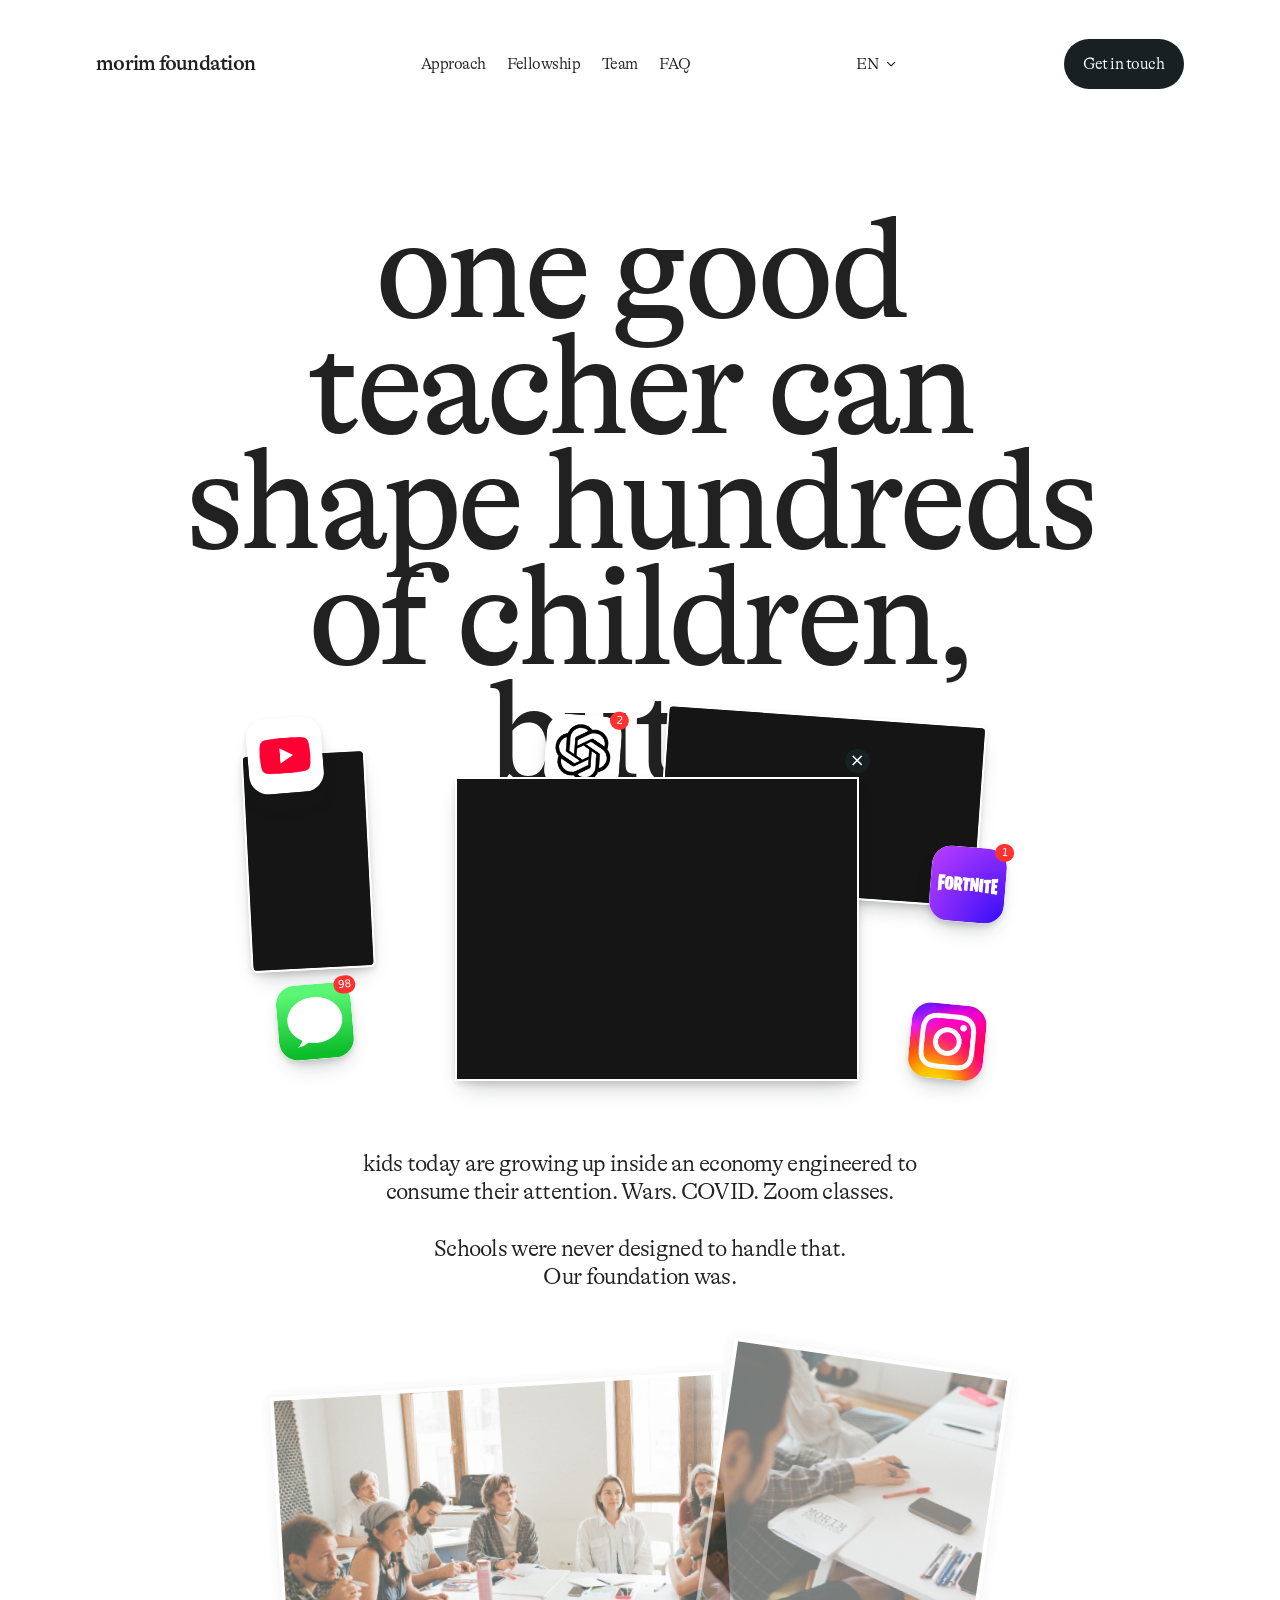
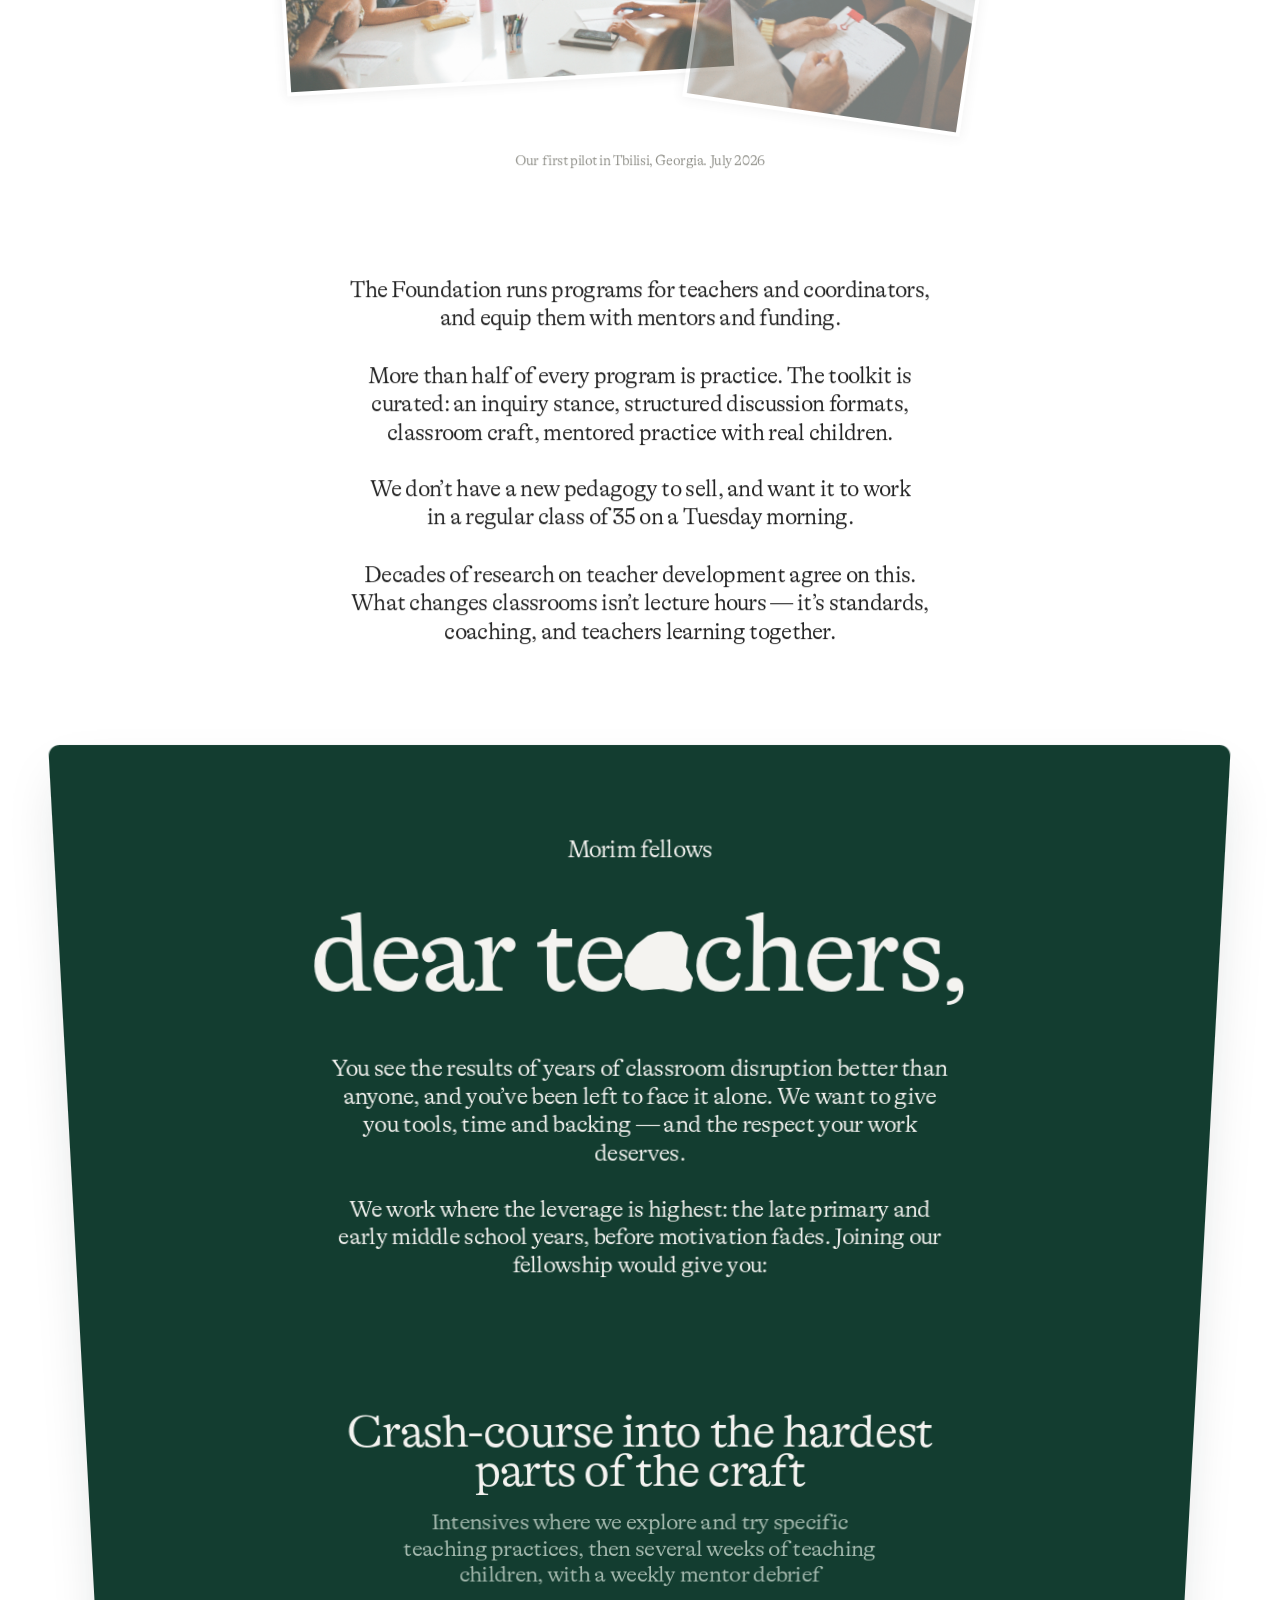
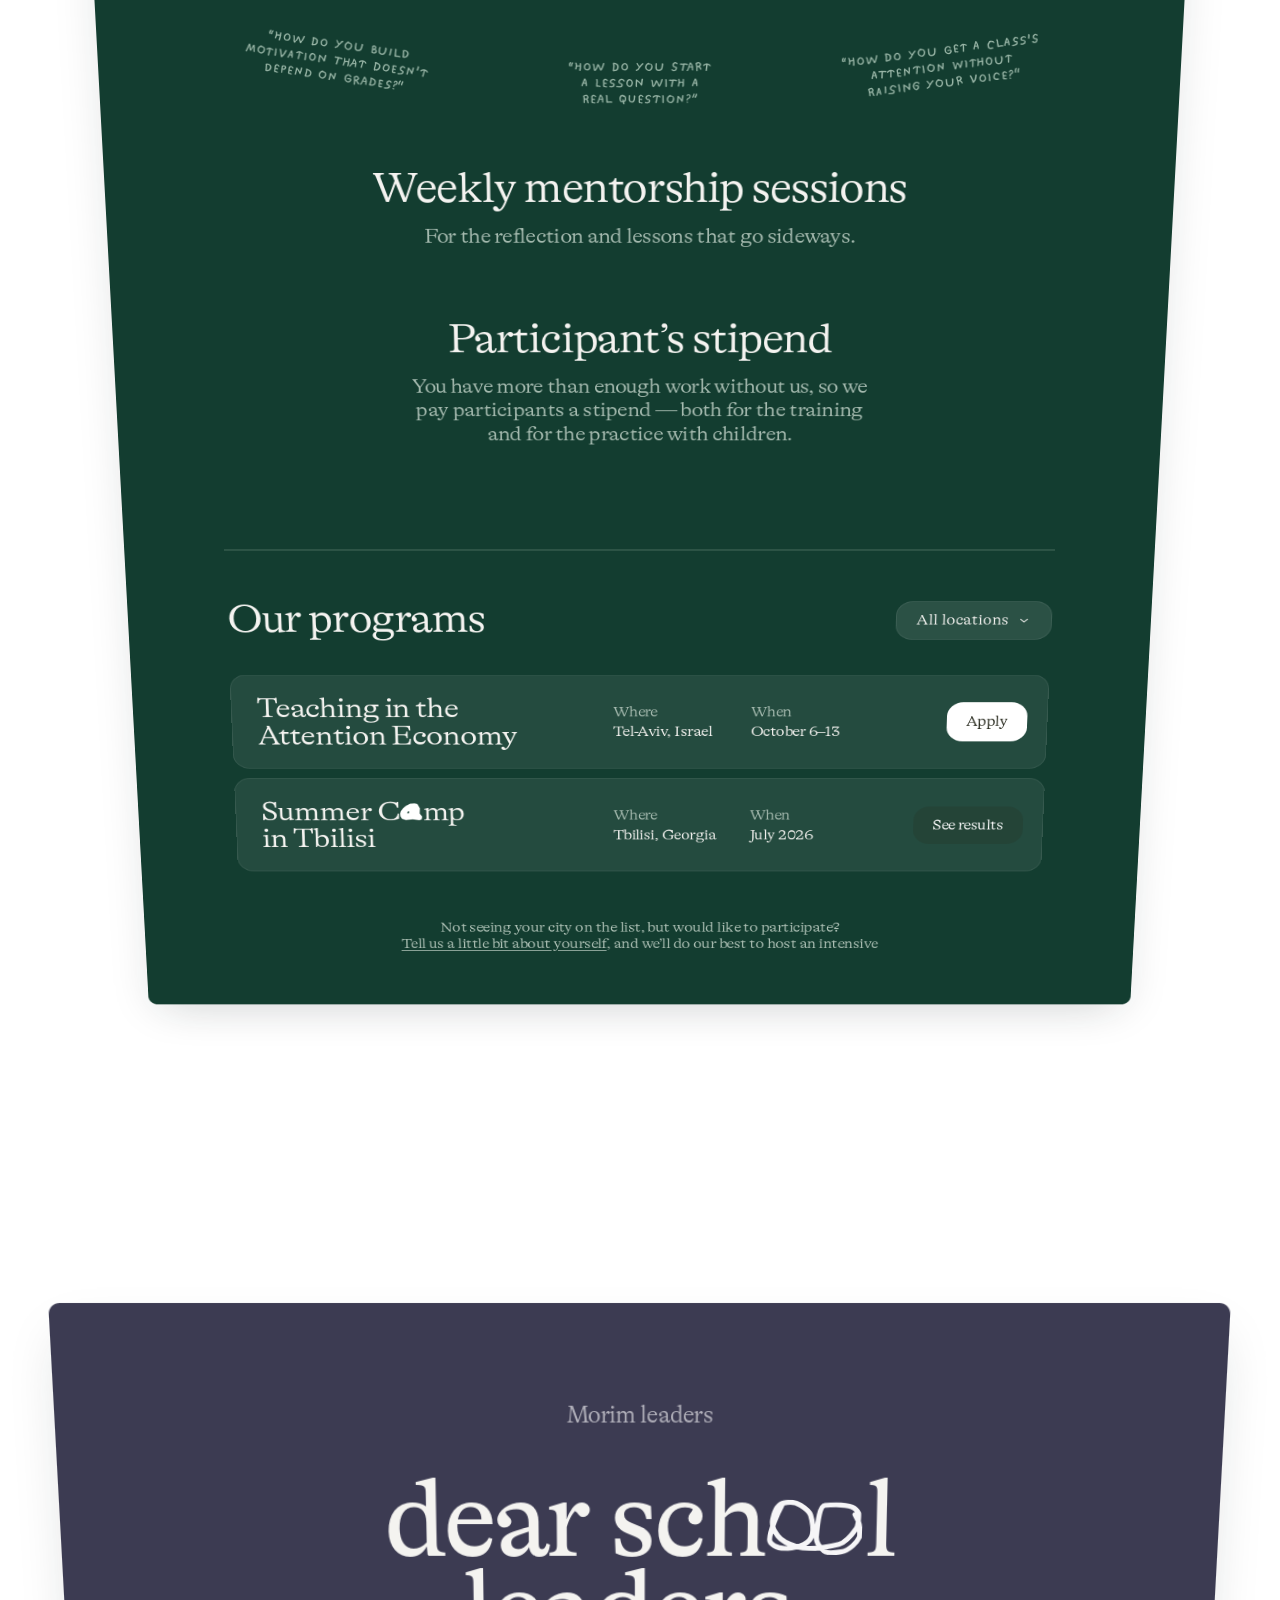
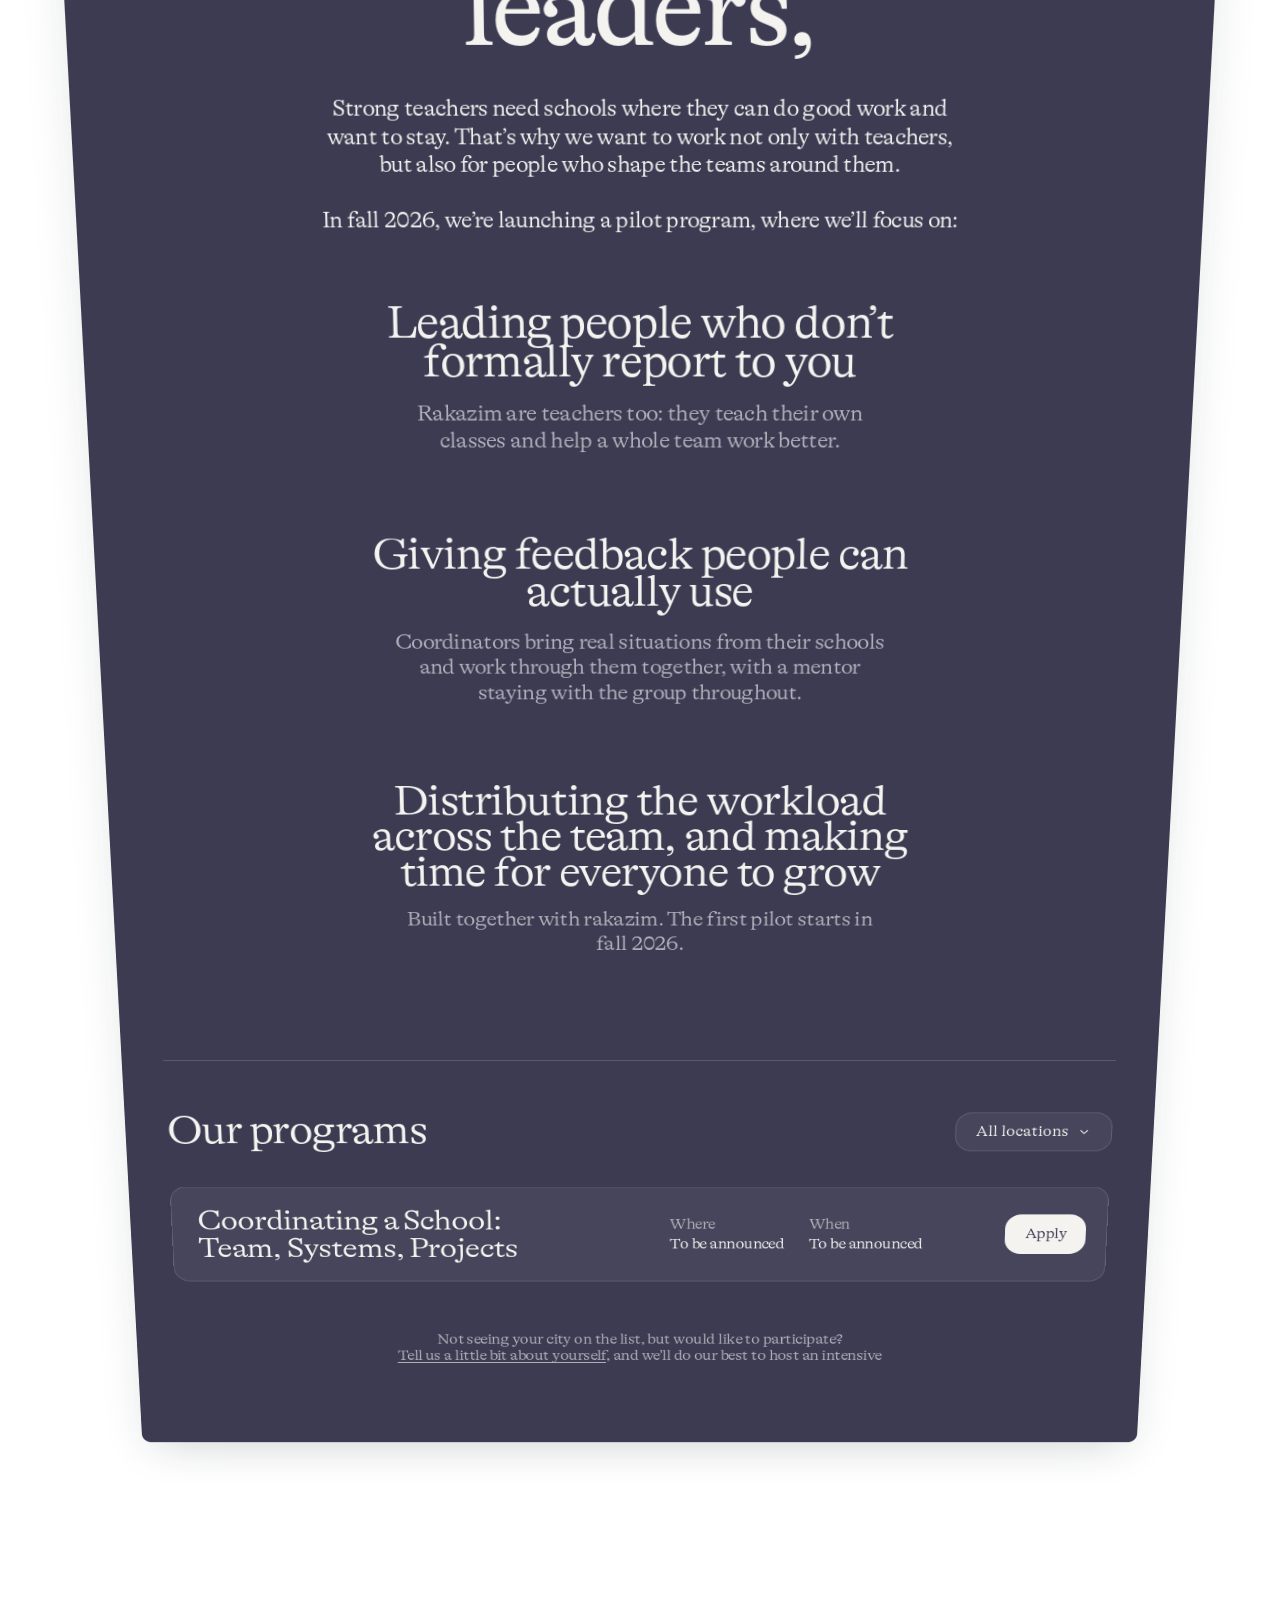
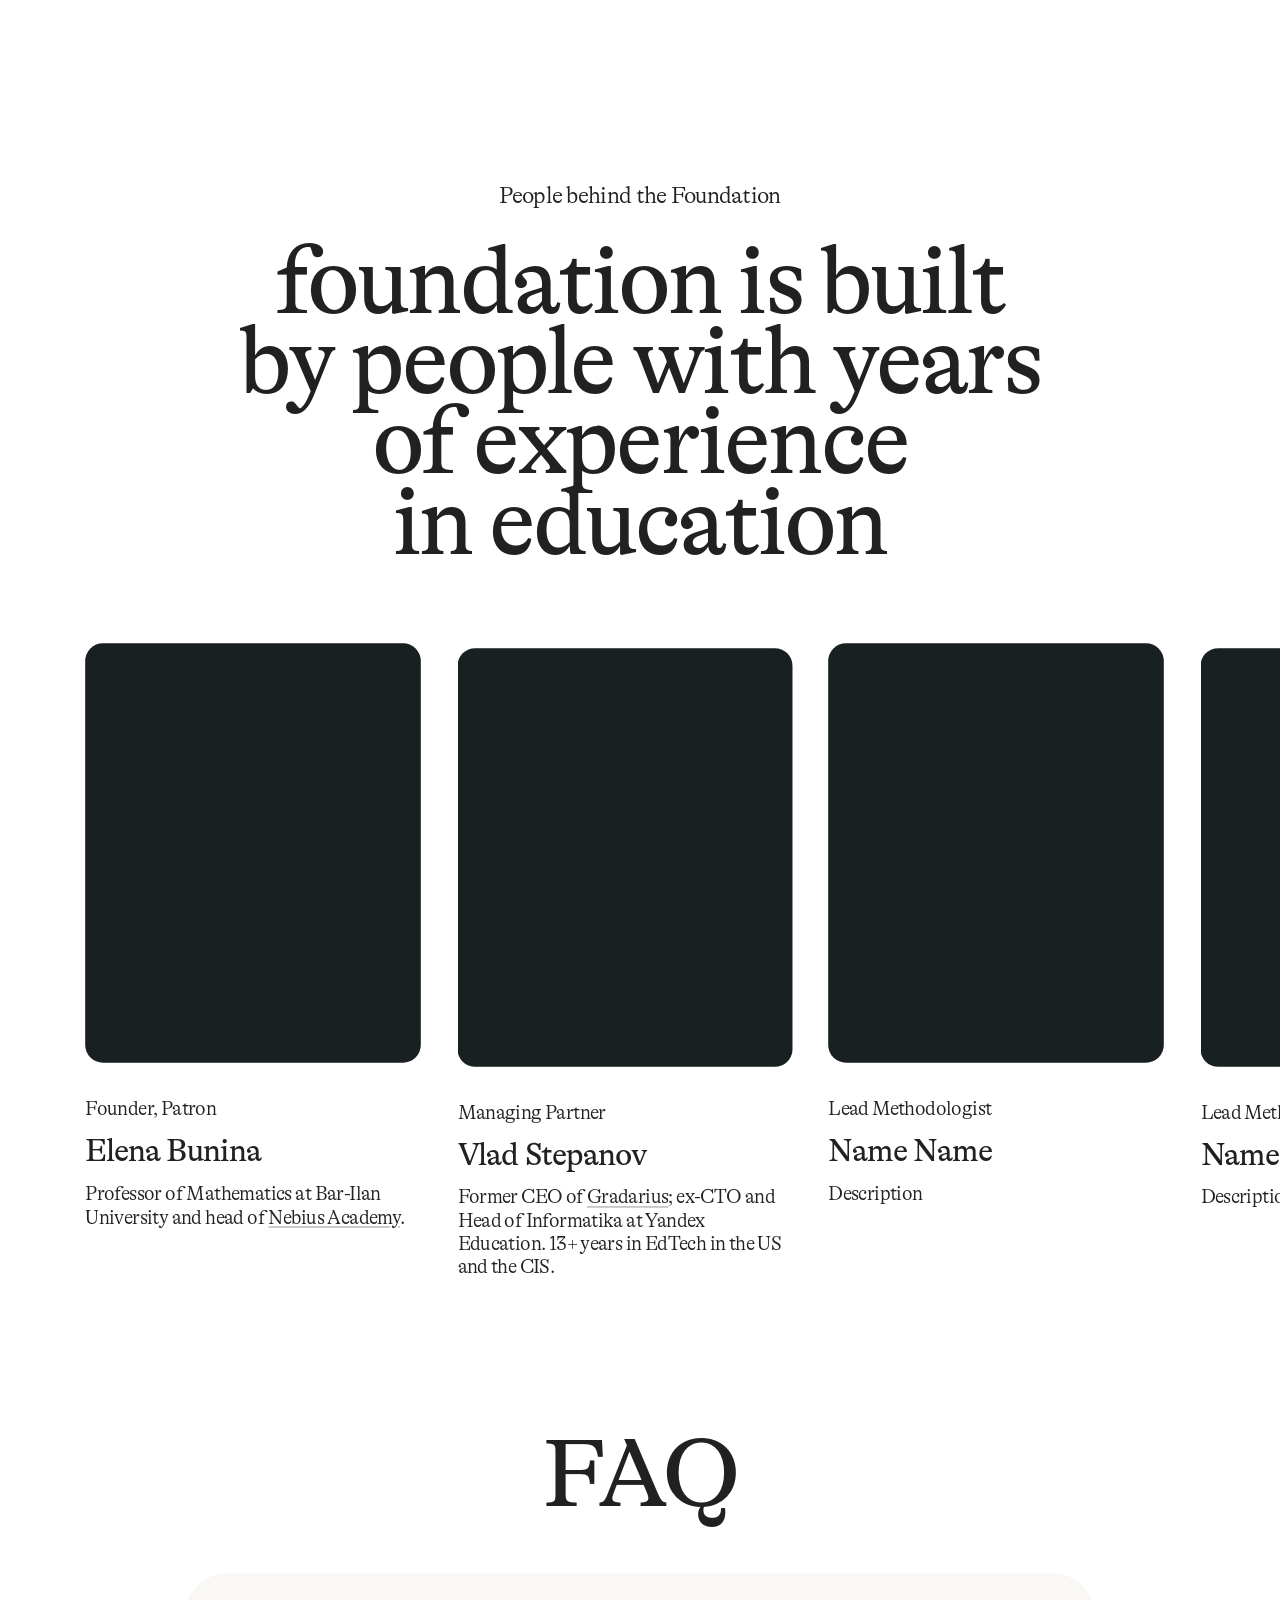
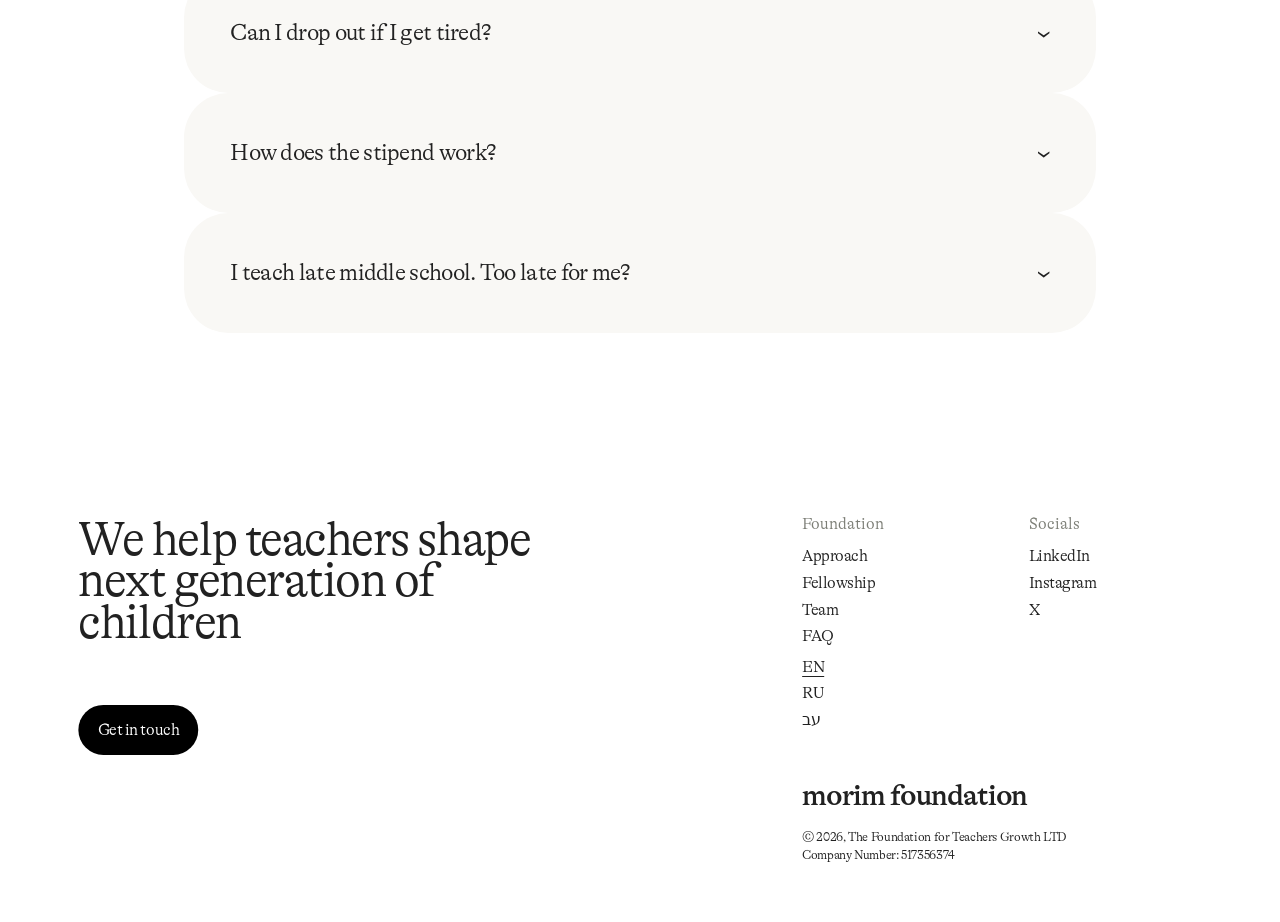
==== commit bf4efa16: "Make the header language switcher a drop-down A button showing the current language code opens a men" ====
--- a/site/index.html
+++ b/site/index.html
@@ -1,3 +1,4 @@
+
 
 
 
@@ -39,11 +40,18 @@
         <a href="#team">Team</a>
         <a href="#faq">FAQ</a>
       </nav>
-      <nav class="lang-switcher lang-switcher-header" aria-label="Language">
-  <a href="" hreflang="en" lang="en" aria-current="page">EN</a>
-  <a href="ru/" hreflang="ru" lang="ru">RU</a>
-  <a href="he/" hreflang="he" lang="he">עב</a>
-</nav>
+      <div class="lang-menu">
+  <button type="button" class="lang-menu-button" aria-haspopup="true" aria-expanded="false"
+          aria-controls="lang-menu-list" aria-label="Language">
+    <span>EN</span>
+    <svg viewBox="0 0 24 24" width="16" height="16" fill="none" stroke="currentColor" stroke-width="2" stroke-linecap="round" stroke-linejoin="round" aria-hidden="true"><path d="m6 9 6 6 6-6"/></svg>
+  </button>
+  <ul id="lang-menu-list" class="lang-menu-list" hidden>
+    <li><a href="" hreflang="en" lang="en" aria-current="page">English<svg viewBox="0 0 24 24" width="16" height="16" fill="none" stroke="currentColor" stroke-width="2" stroke-linecap="round" stroke-linejoin="round" aria-hidden="true"><path d="M20 6 9 17l-5-5"/></svg></a></li>
+    <li><a href="ru/" hreflang="ru" lang="ru">Русский<svg viewBox="0 0 24 24" width="16" height="16" fill="none" stroke="currentColor" stroke-width="2" stroke-linecap="round" stroke-linejoin="round" aria-hidden="true"><path d="M20 6 9 17l-5-5"/></svg></a></li>
+    <li><a href="he/" hreflang="he" lang="he">עברית<svg viewBox="0 0 24 24" width="16" height="16" fill="none" stroke="currentColor" stroke-width="2" stroke-linecap="round" stroke-linejoin="round" aria-hidden="true"><path d="M20 6 9 17l-5-5"/></svg></a></li>
+  </ul>
+</div>
       <a class="button" href="mailto:contact@morim.foundation">Get in touch</a>
       <button type="button" class="mobile-menu-trigger" data-dialog="mobile-menu" aria-haspopup="dialog">Menu</button>
     </header>
--- a/site/css/header.css
+++ b/site/css/header.css
@@ -107,8 +107,77 @@
   margin-top: 1.5rem;
   font-size: 1.25rem;
 }
+/* Header language drop-down: a text button with a chevron, opening a
+   small card of links styled like the programs filter popup. */
+.lang-menu {
+  position: relative;
+  flex-shrink: 0;
+}
+.lang-menu-button {
+  display: inline-flex;
+  align-items: center;
+  gap: 0.375rem;
+  padding: 0.25rem 0;
+  border: 0;
+  background: none;
+  font-size: 1.125rem;
+  letter-spacing: -0.03em;
+  white-space: nowrap;
+  cursor: pointer;
+}
+.lang-menu-button svg {
+  width: 1rem;
+  height: 1rem;
+  transition: transform 200ms cubic-bezier(0.22, 1, 0.36, 1);
+}
+.lang-menu-button[aria-expanded='true'] svg {
+  transform: rotate(180deg);
+}
+.lang-menu-list {
+  position: absolute;
+  z-index: 50;
+  top: calc(100% + 0.375rem);
+  inset-inline-end: 0;
+  min-width: 10rem;
+  margin: 0;
+  padding: 0.5rem;
+  list-style: none;
+  border-radius: 0.75rem;
+  background: var(--background);
+  color: var(--foreground);
+  box-shadow:
+    0 0 0 1px rgb(33 33 33 / 0.1),
+    0 4px 6px -1px rgb(0 0 0 / 0.1),
+    0 2px 4px -2px rgb(0 0 0 / 0.1);
+}
+.lang-menu-list a {
+  display: flex;
+  align-items: center;
+  justify-content: space-between;
+  gap: 1rem;
+  padding: 0.625rem 0.75rem;
+  border-radius: 0.5rem;
+  font-size: 1.125rem;
+  letter-spacing: -0.03em;
+  white-space: nowrap;
+  text-decoration: none;
+}
+.lang-menu-list a:hover,
+.lang-menu-list a:focus-visible {
+  background: #f4f3f0;
+  text-decoration: none;
+  outline: none;
+}
+.lang-menu-list a svg {
+  width: 1rem;
+  height: 1rem;
+  visibility: hidden;
+}
+.lang-menu-list a[aria-current='page'] svg {
+  visibility: visible;
+}
 @media (max-width: 700px) {
-  .lang-switcher-header {
+  .lang-menu {
     display: none;
   }
 }
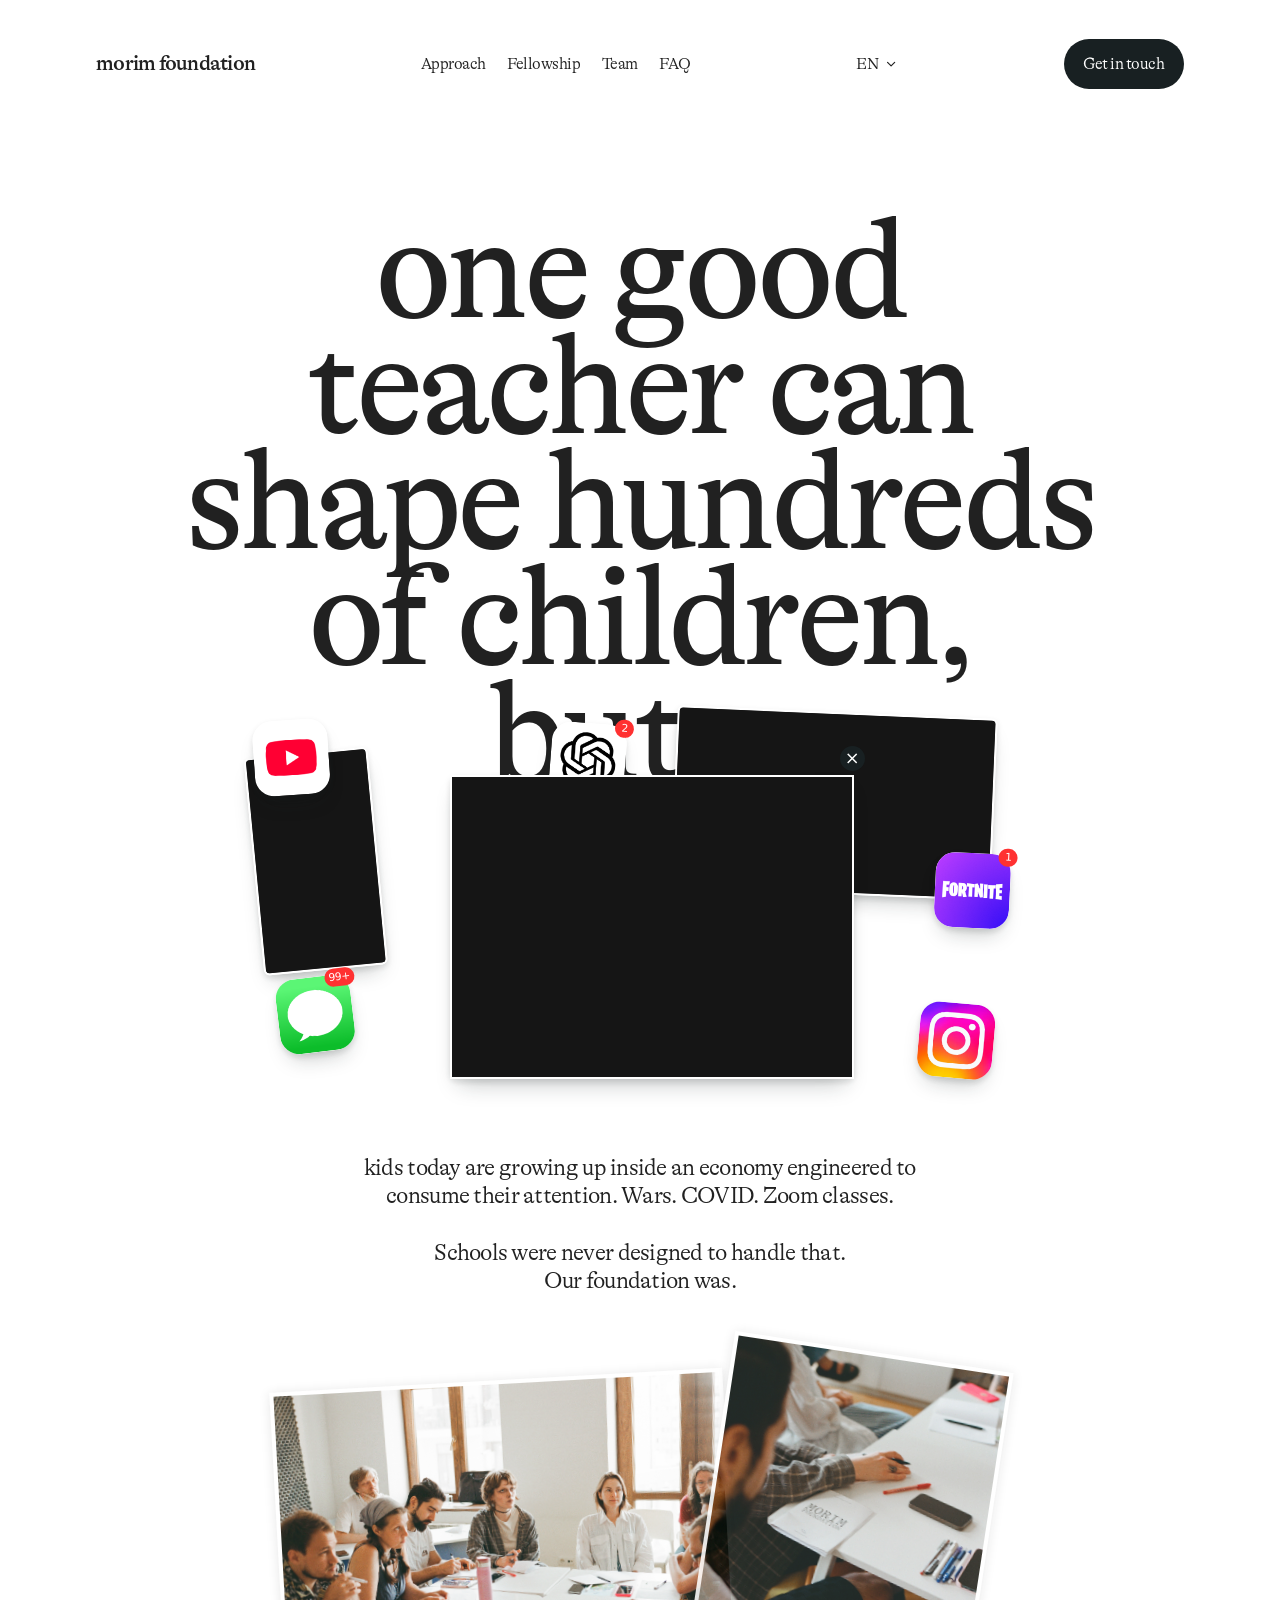
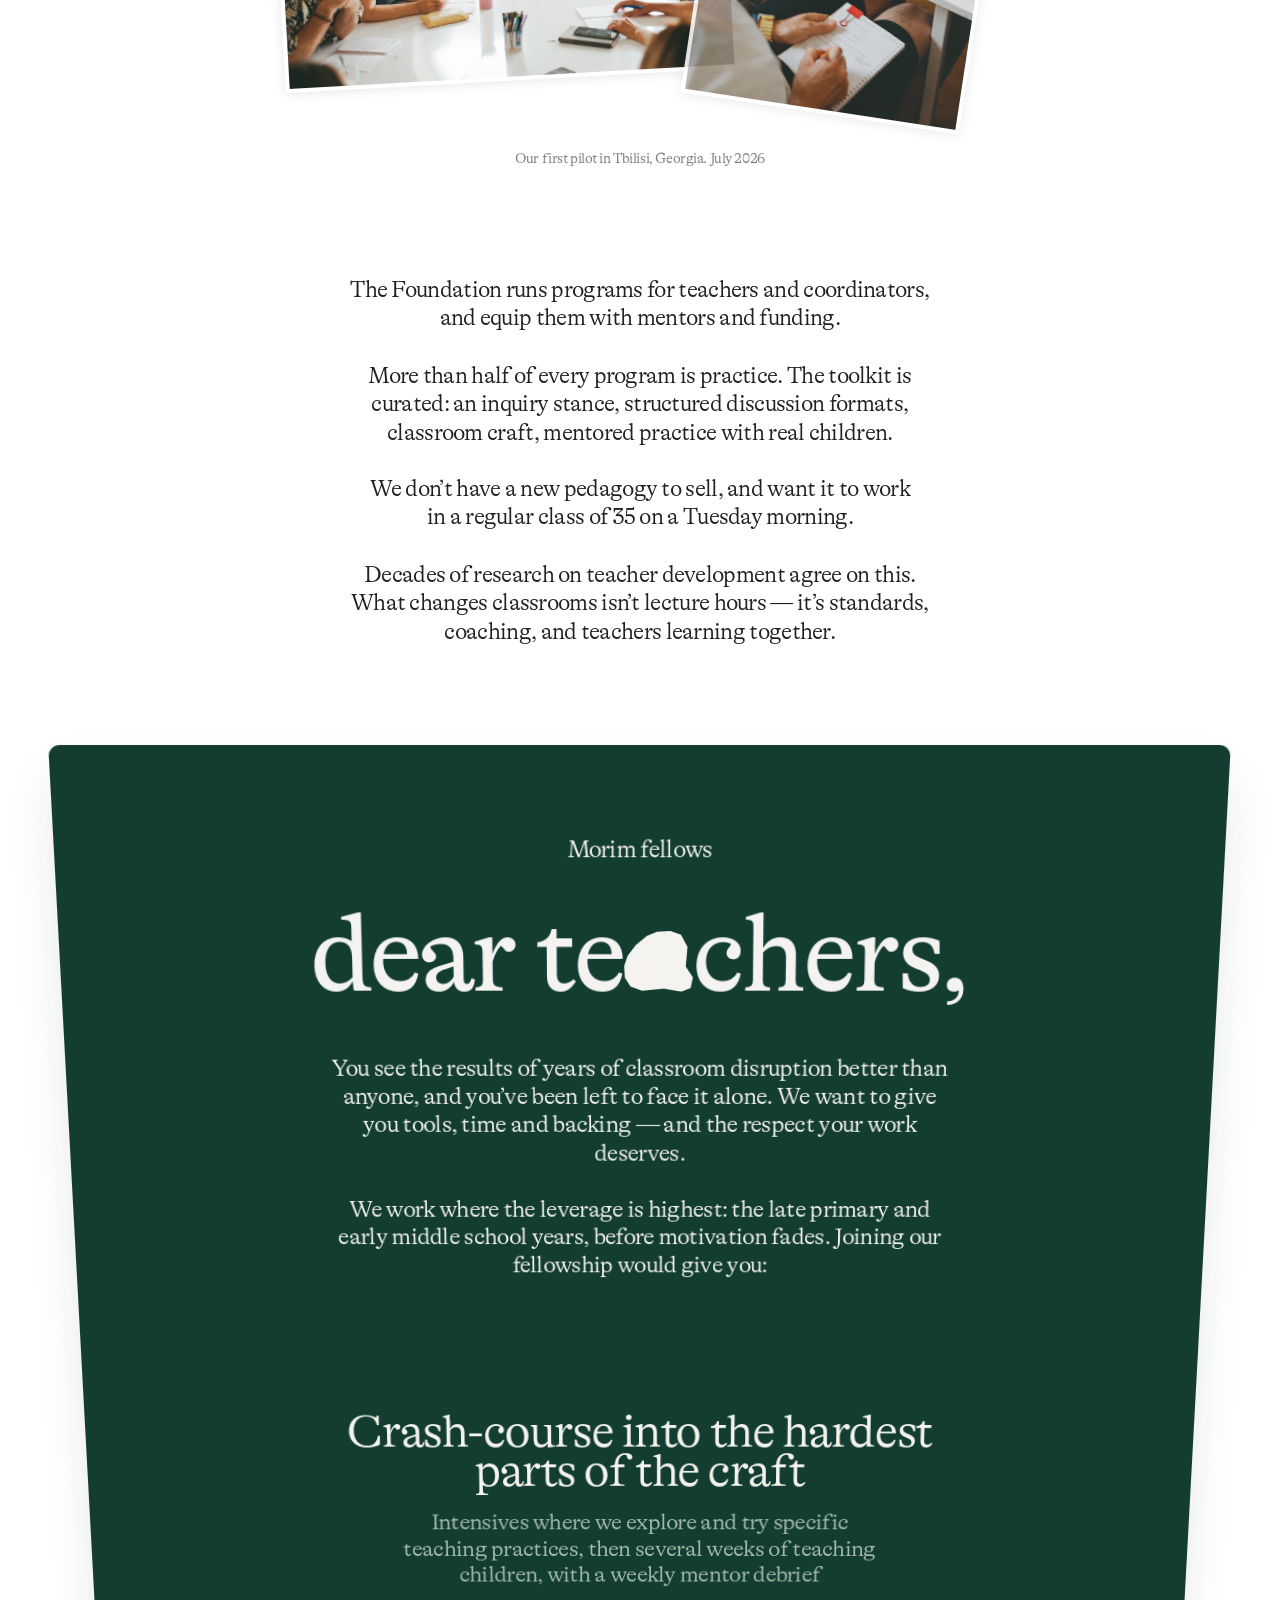
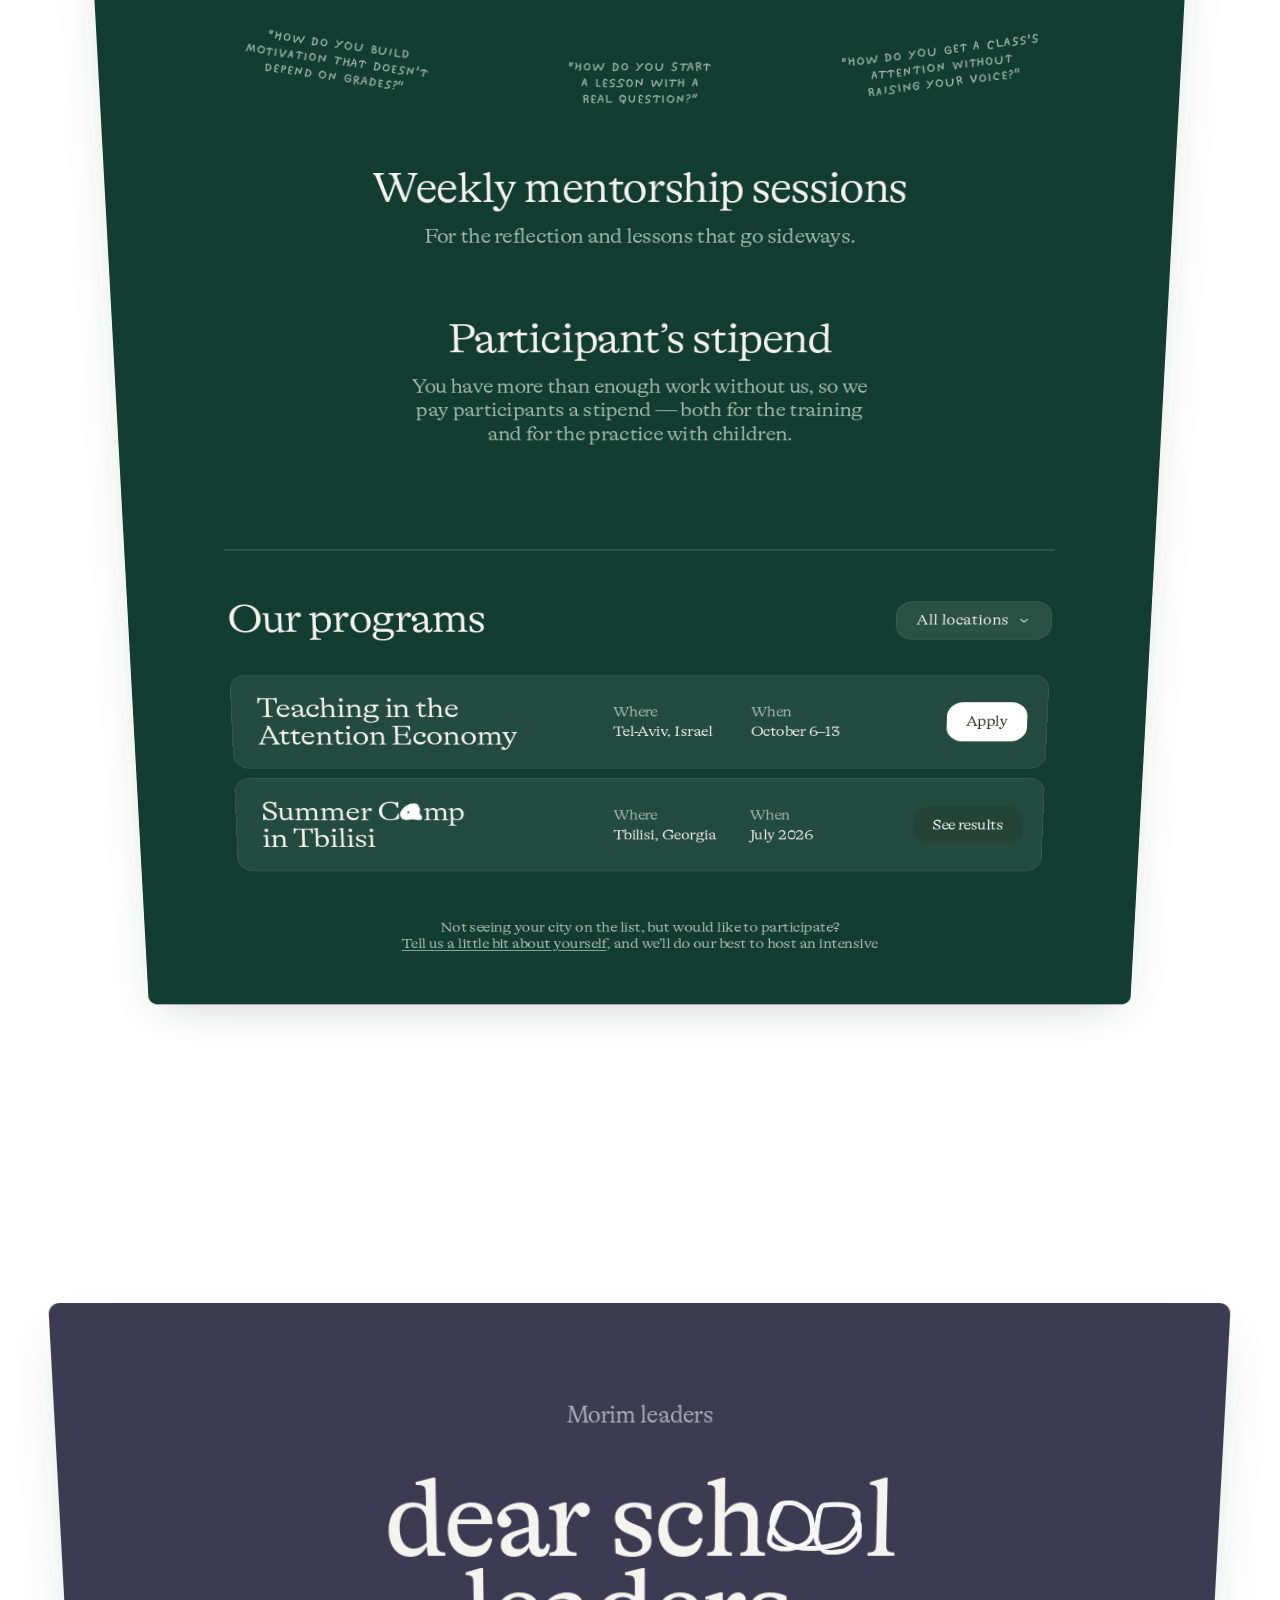
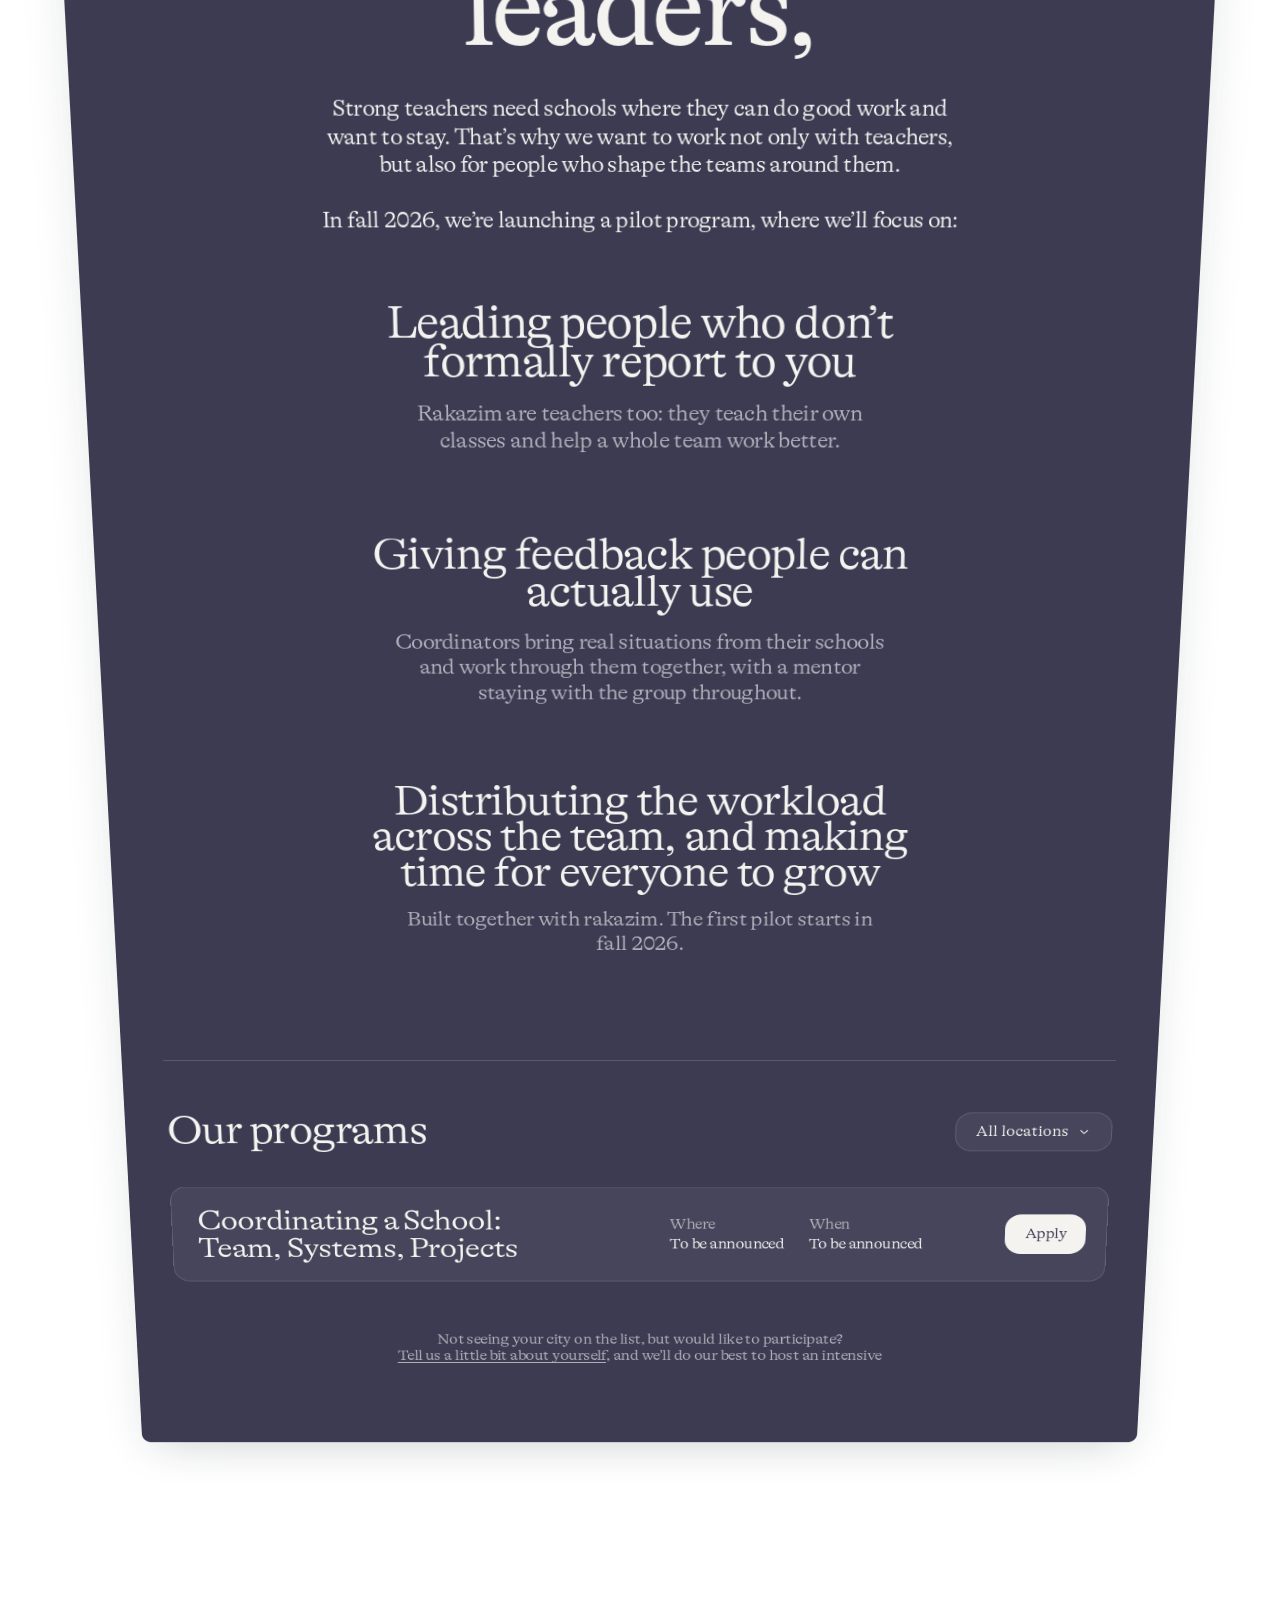
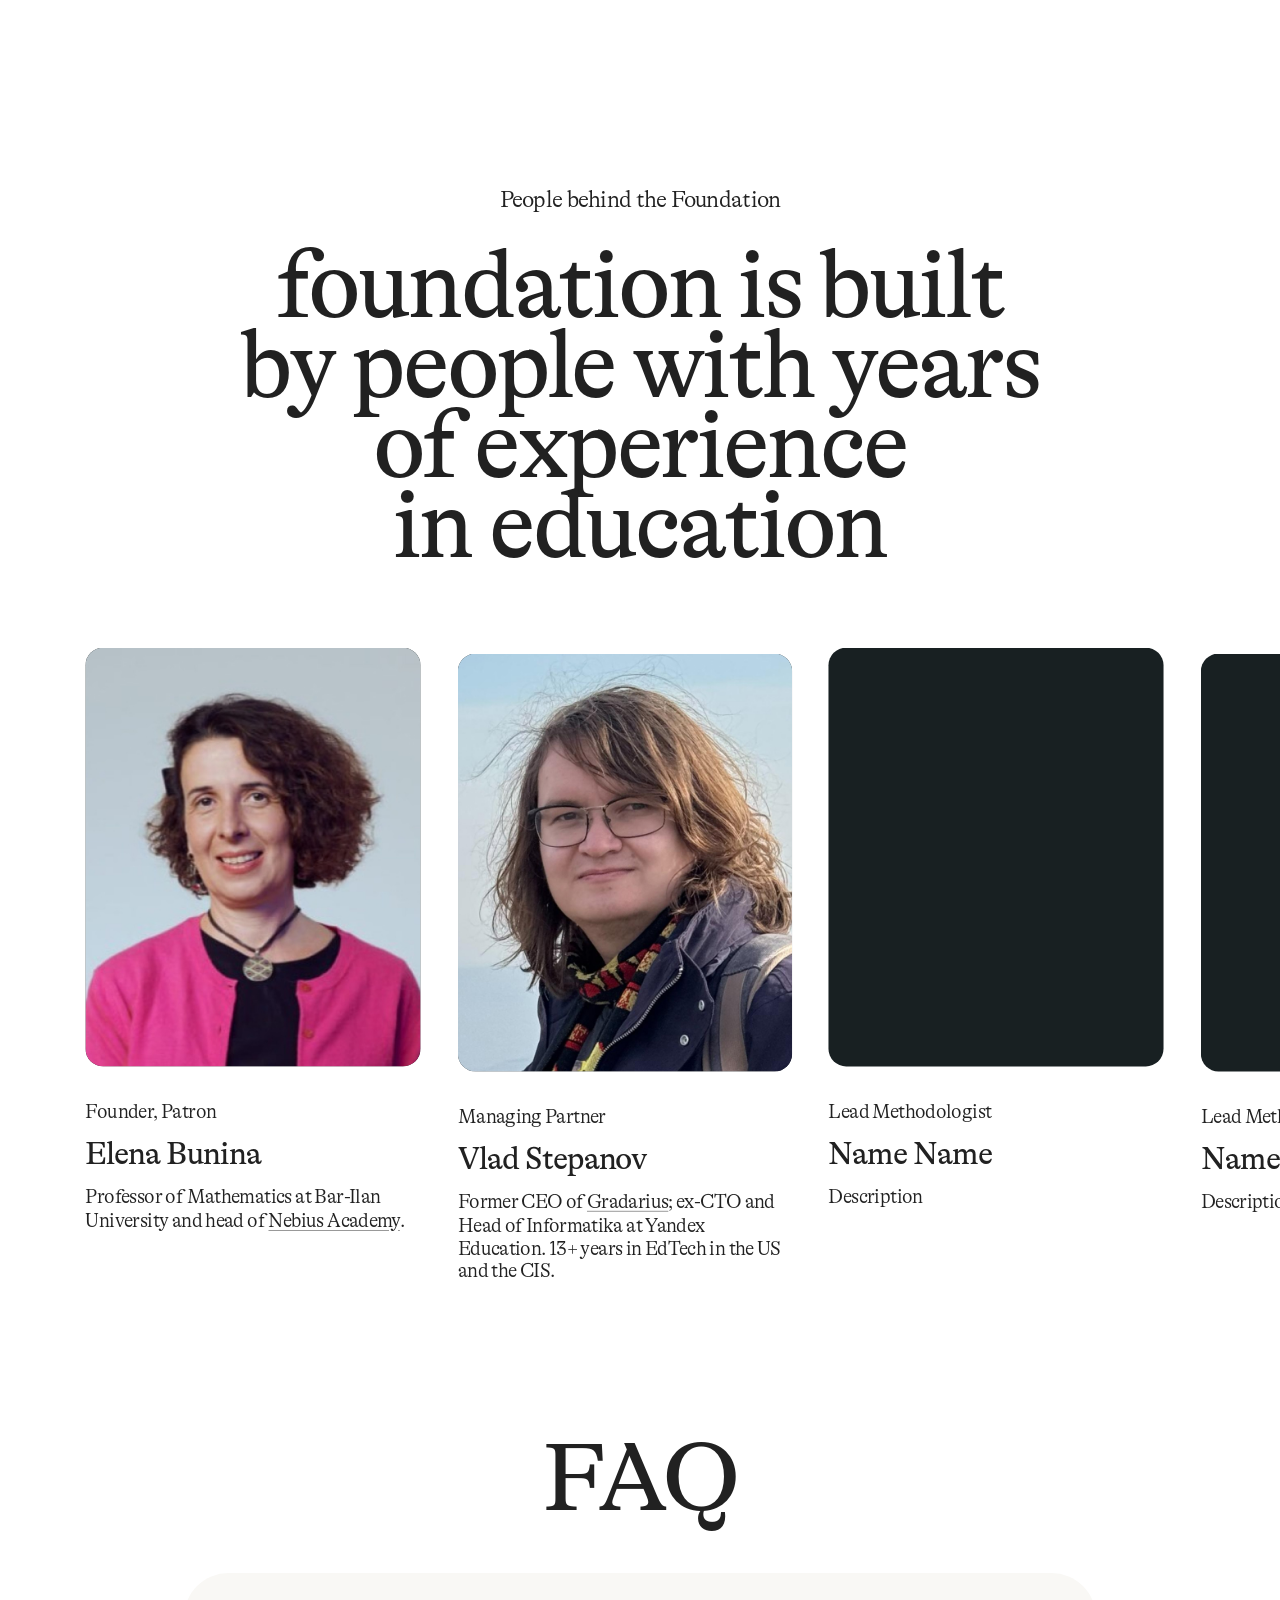
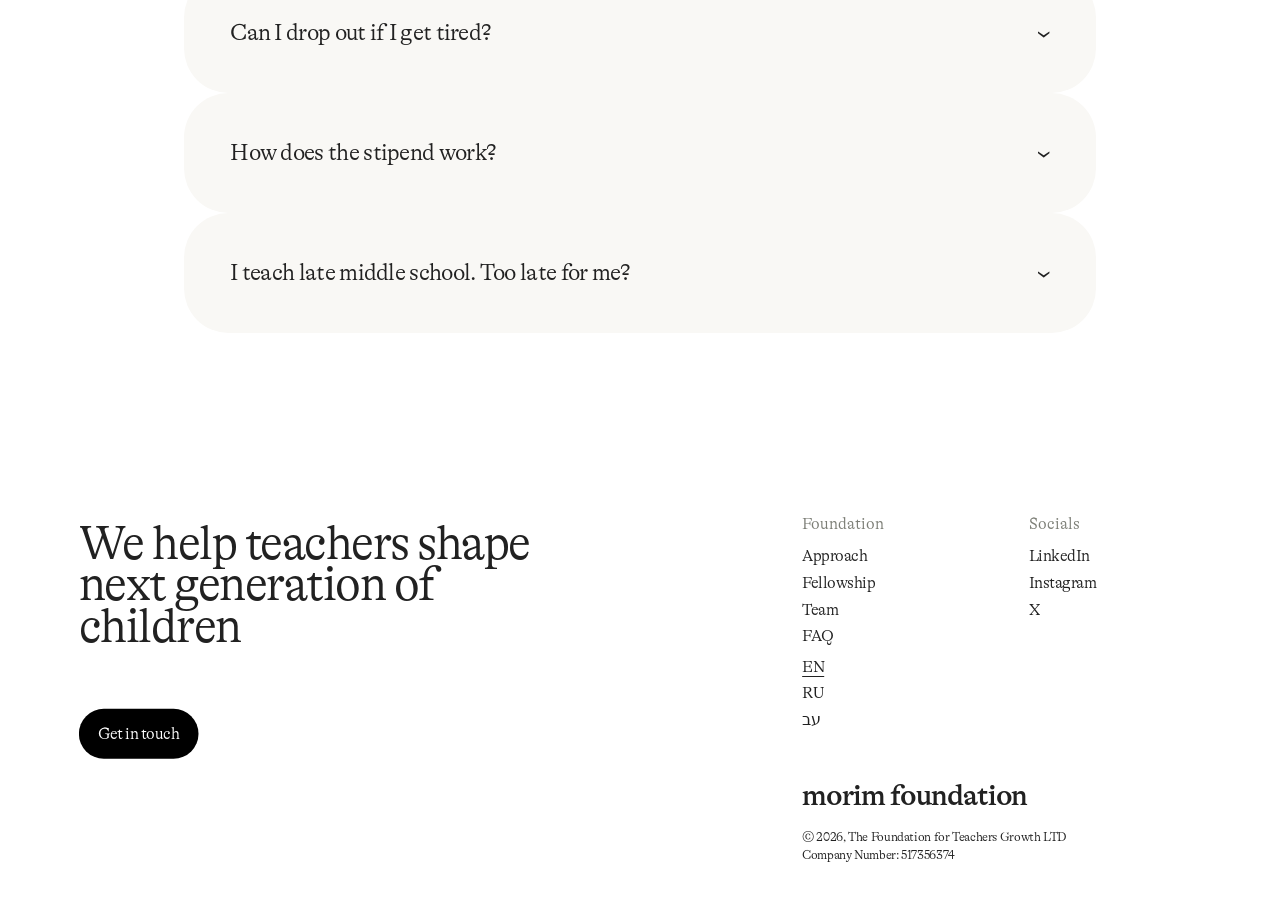
==== commit e326076f: "Use the live site's portraits for Elena and Vlad on the team cards" ====
--- a/site/index.html
+++ b/site/index.html
@@ -257,13 +257,13 @@
     <h2 class="team-title" id="team-title">foundation is built<br class="desktop-break"> by people with years<br class="desktop-break"> of experience<br class="desktop-break"> in education</h2>
     <div class="team-track" tabindex="0" role="region" aria-label="Foundation team">
       <article class="person">
-        <div class="portrait-placeholder" role="img" aria-label="Elena Bunina portrait pending"></div>
+        <img class="portrait" src="assets/team-elena.jpg" alt="Elena Bunina" width="420" height="510" loading="lazy">
         <p class="person-role">Founder, Patron</p>
         <h3><a href="https://www.linkedin.com/in/elena-bunina-738522eb/" target="_blank" rel="noreferrer">Elena Bunina</a></h3>
         <p>Professor of Mathematics at Bar-Ilan University and head of <a href="https://academy.nebius.com/" target="_blank" rel="noreferrer">Nebius Academy</a>.</p>
       </article>
       <article class="person">
-        <div class="portrait-placeholder" role="img" aria-label="Vlad Stepanov portrait pending"></div>
+        <img class="portrait" src="assets/team-vlad.jpg" alt="Vlad Stepanov" width="420" height="510" loading="lazy">
         <p class="person-role">Managing Partner</p>
         <h3><a href="https://www.linkedin.com/in/utterstep/" target="_blank" rel="noreferrer">Vlad Stepanov</a></h3>
         <p>Former CEO of <a href="https://gradarius.com/" target="_blank" rel="noreferrer">Gradarius</a>; ex-CTO and Head of Informatika at Yandex Education. 13+ years in EdTech in the US and the CIS.</p>
--- a/site/css/sections.css
+++ b/site/css/sections.css
@@ -411,10 +411,17 @@
   flex: 0 0 23.625rem;
   scroll-snap-align: start;
 }
+.portrait,
 .portrait-placeholder {
   height: 29.5rem;
   border-radius: 1.25rem;
   background: #182022;
+}
+.portrait {
+  display: block;
+  width: 100%;
+  object-fit: cover;
+  object-position: 50% 25%;
 }
 .person-role {
   margin-top: 2.25rem;
@@ -661,6 +668,7 @@
   .person {
     flex-basis: 20.625rem;
   }
+  .portrait,
   .portrait-placeholder {
     height: 25.75rem;
   }
@@ -801,6 +809,7 @@
     padding-inline: 1.5rem;
     scroll-padding-inline: 1.5rem;
   }
+  .portrait,
   .portrait-placeholder {
     height: 24.375rem;
   }
--- a/site/css/mobile.css
+++ b/site/css/mobile.css
@@ -190,6 +190,7 @@
     max-width: 22.5rem;
     min-width: 0;
   }
+  .portrait,
   .portrait-placeholder {
     height: auto;
     aspect-ratio: 4 / 3;
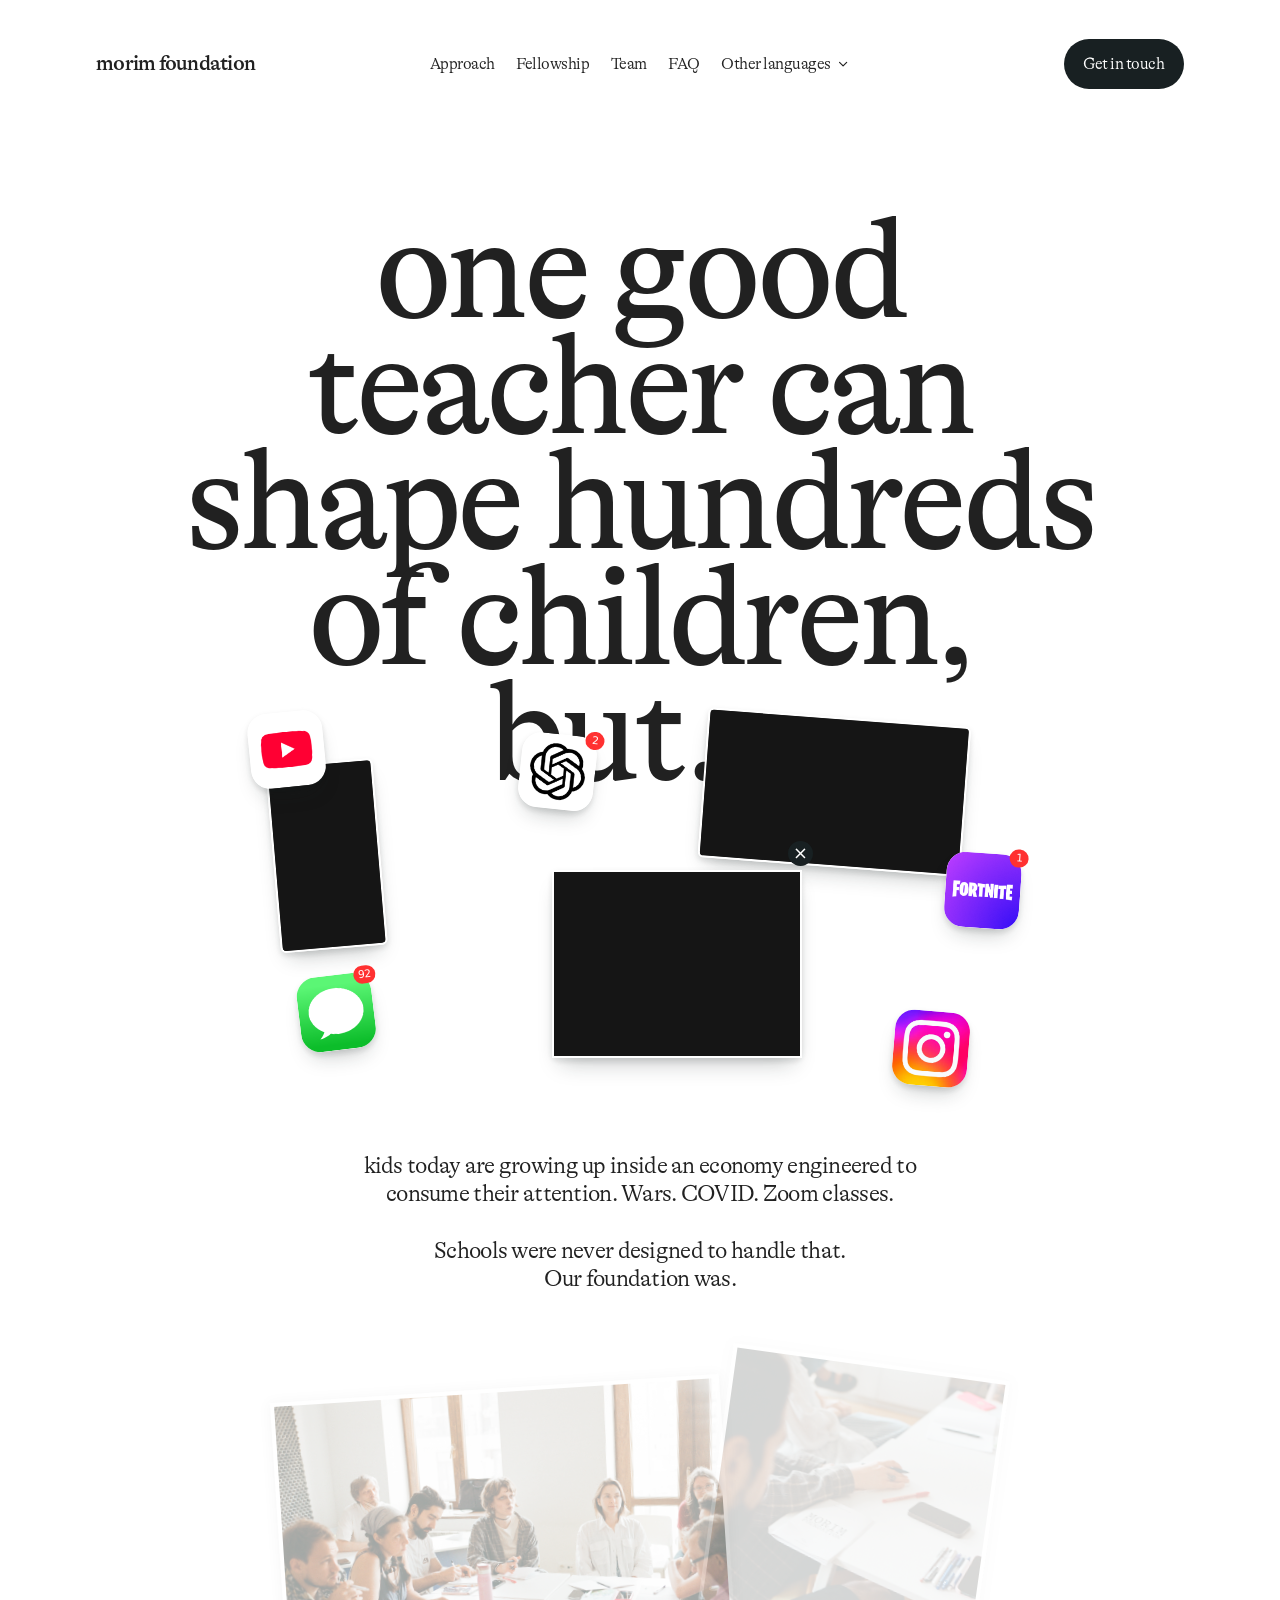
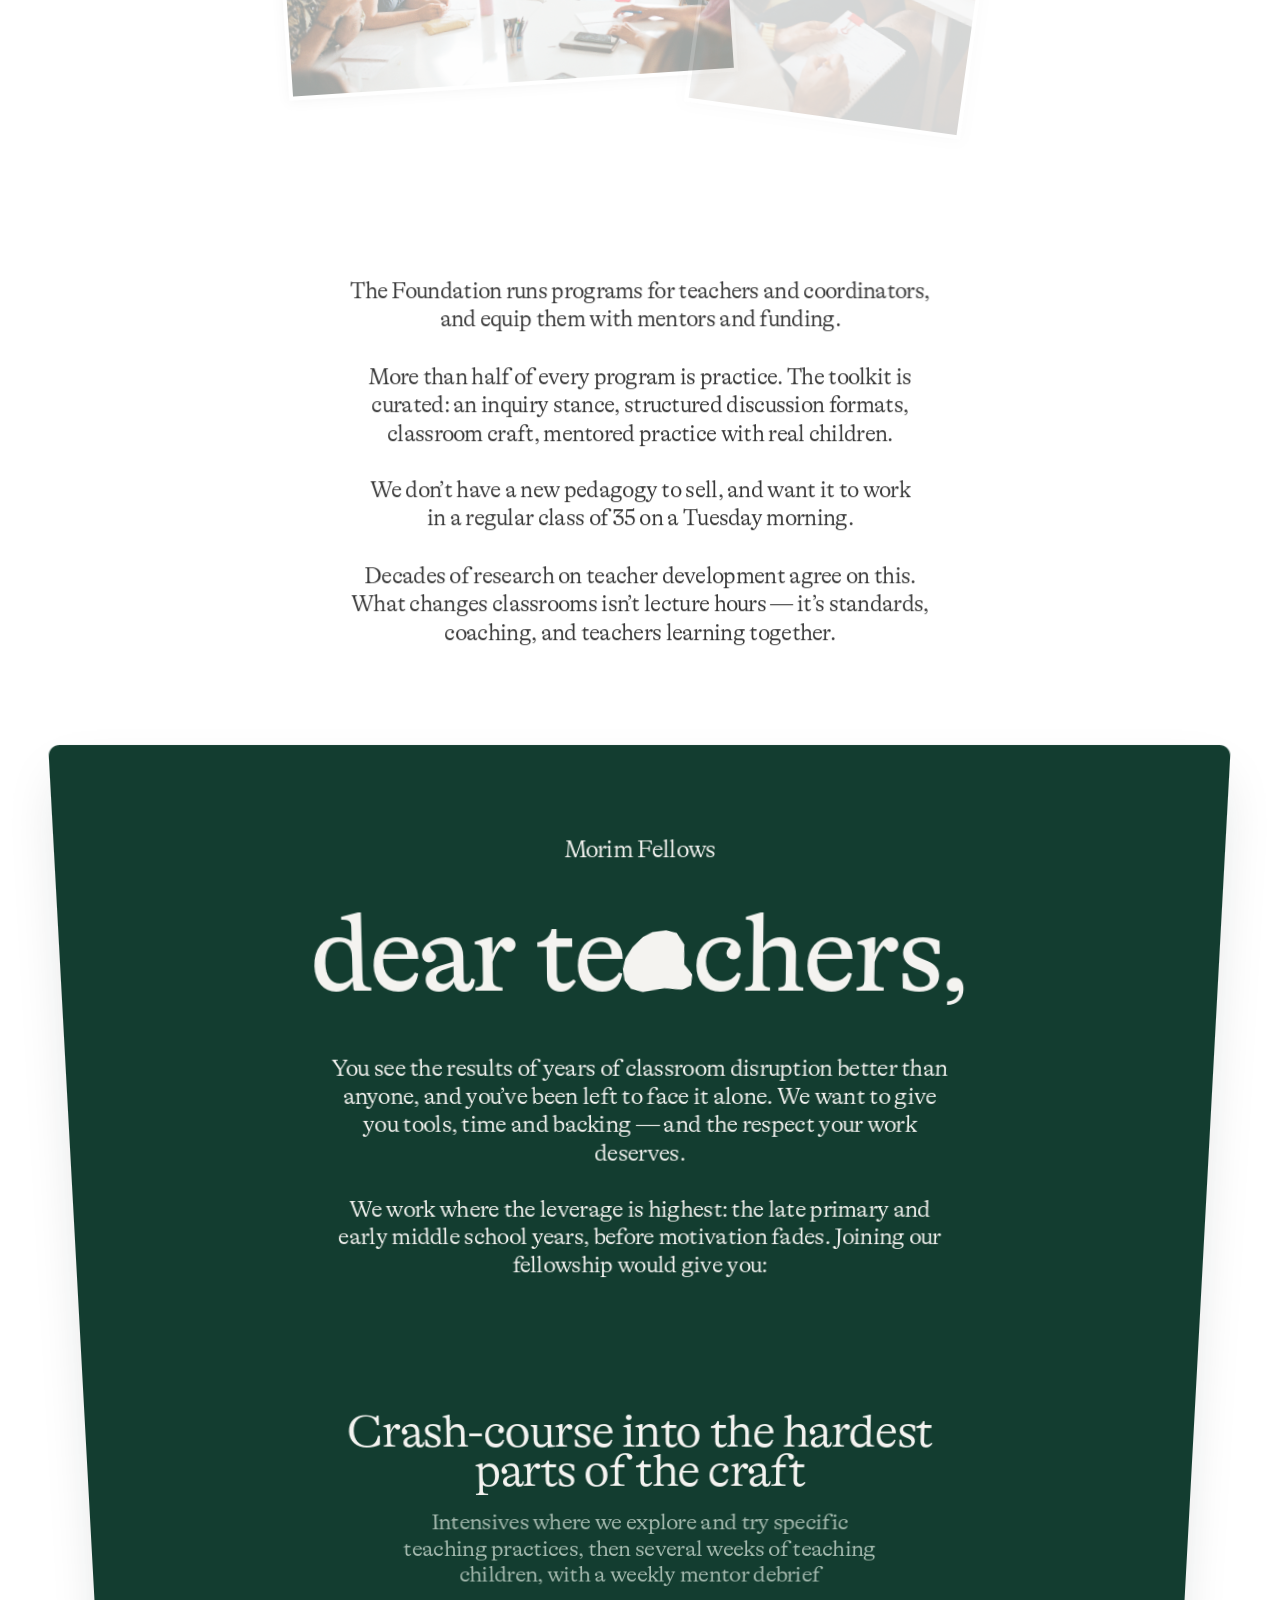
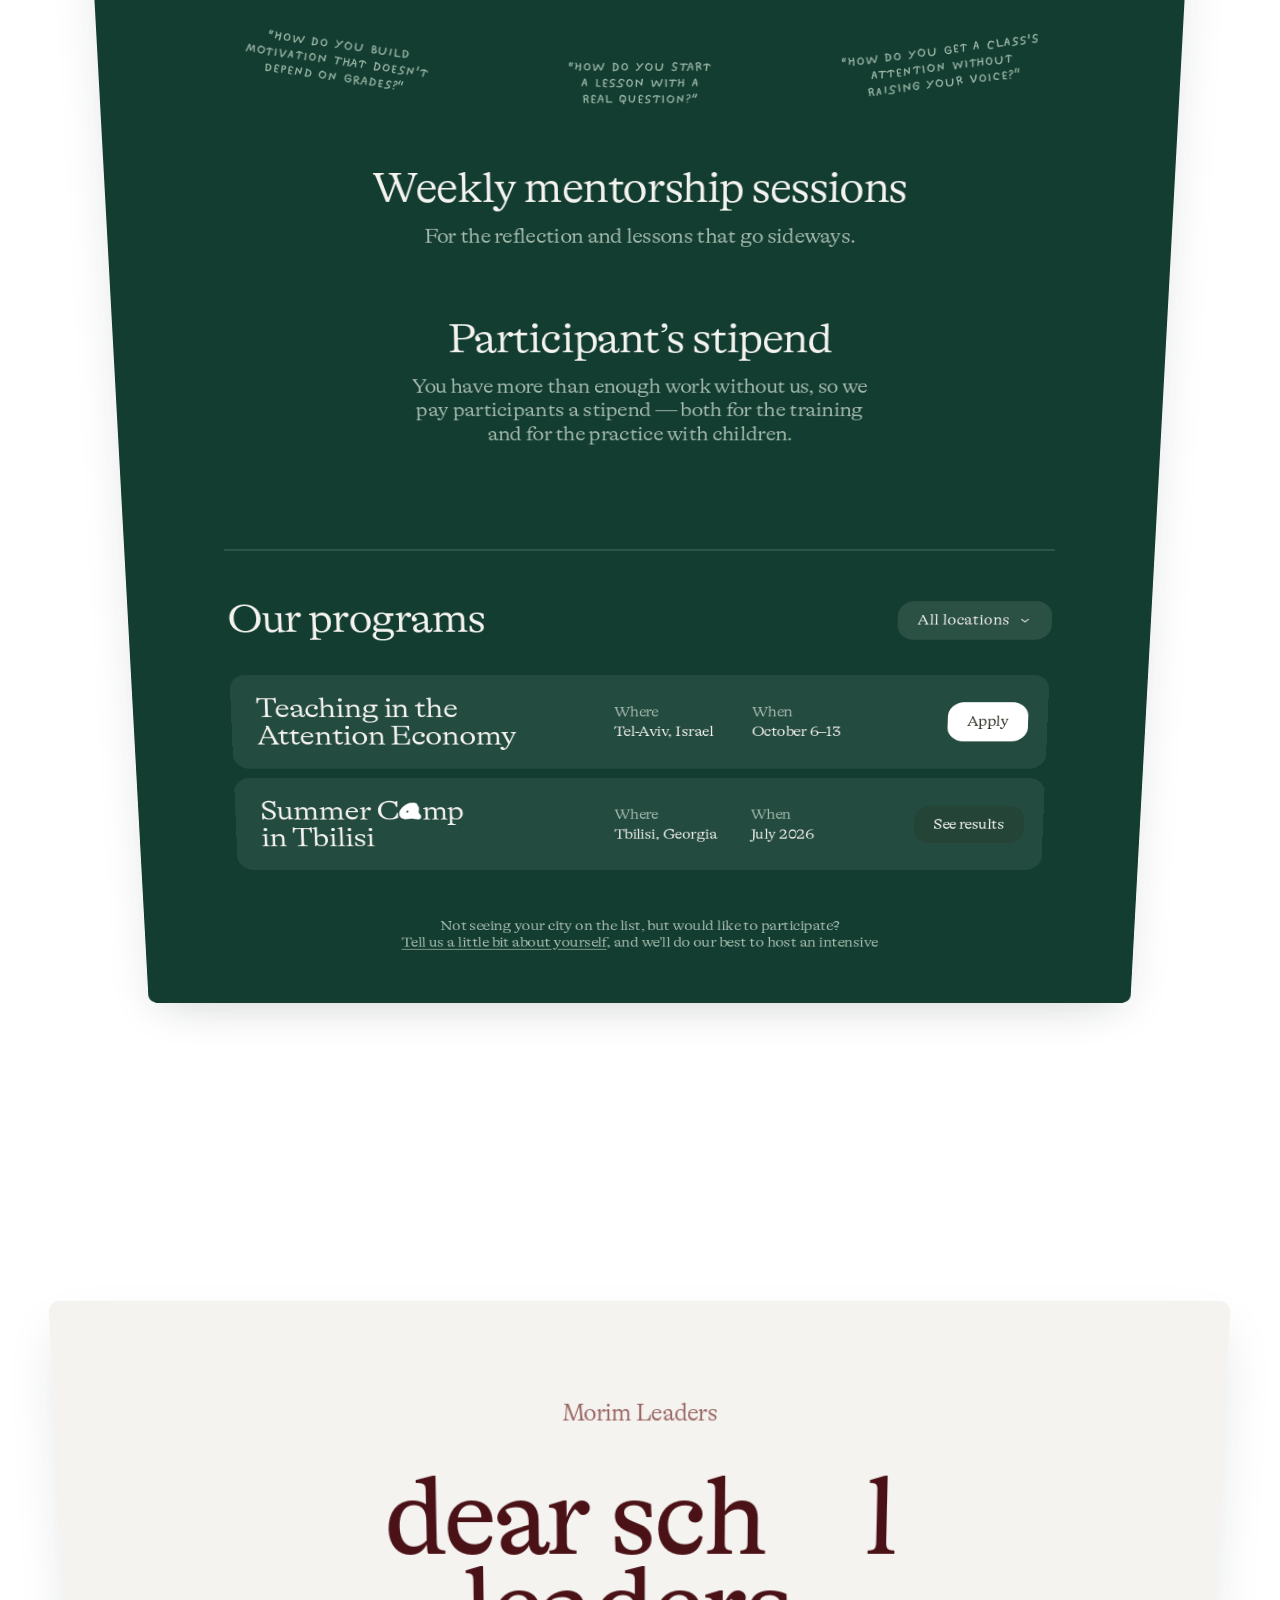
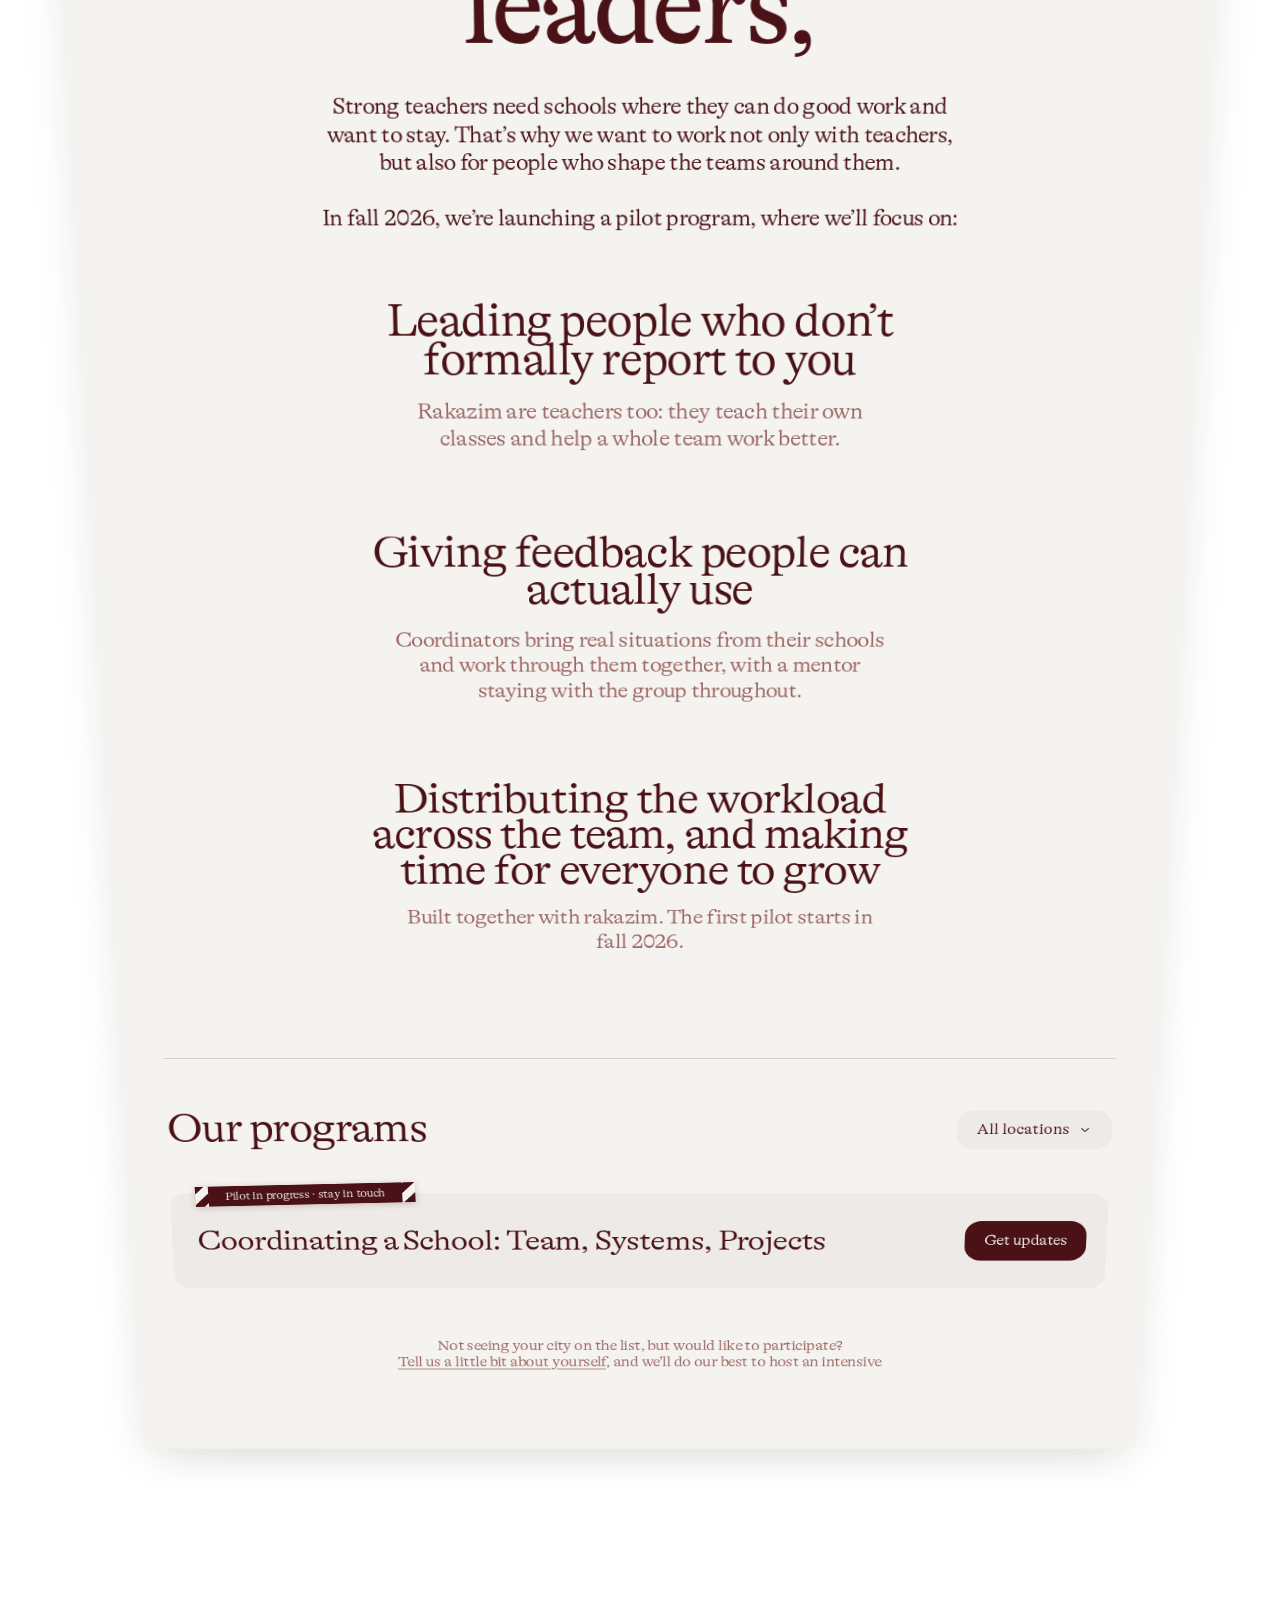
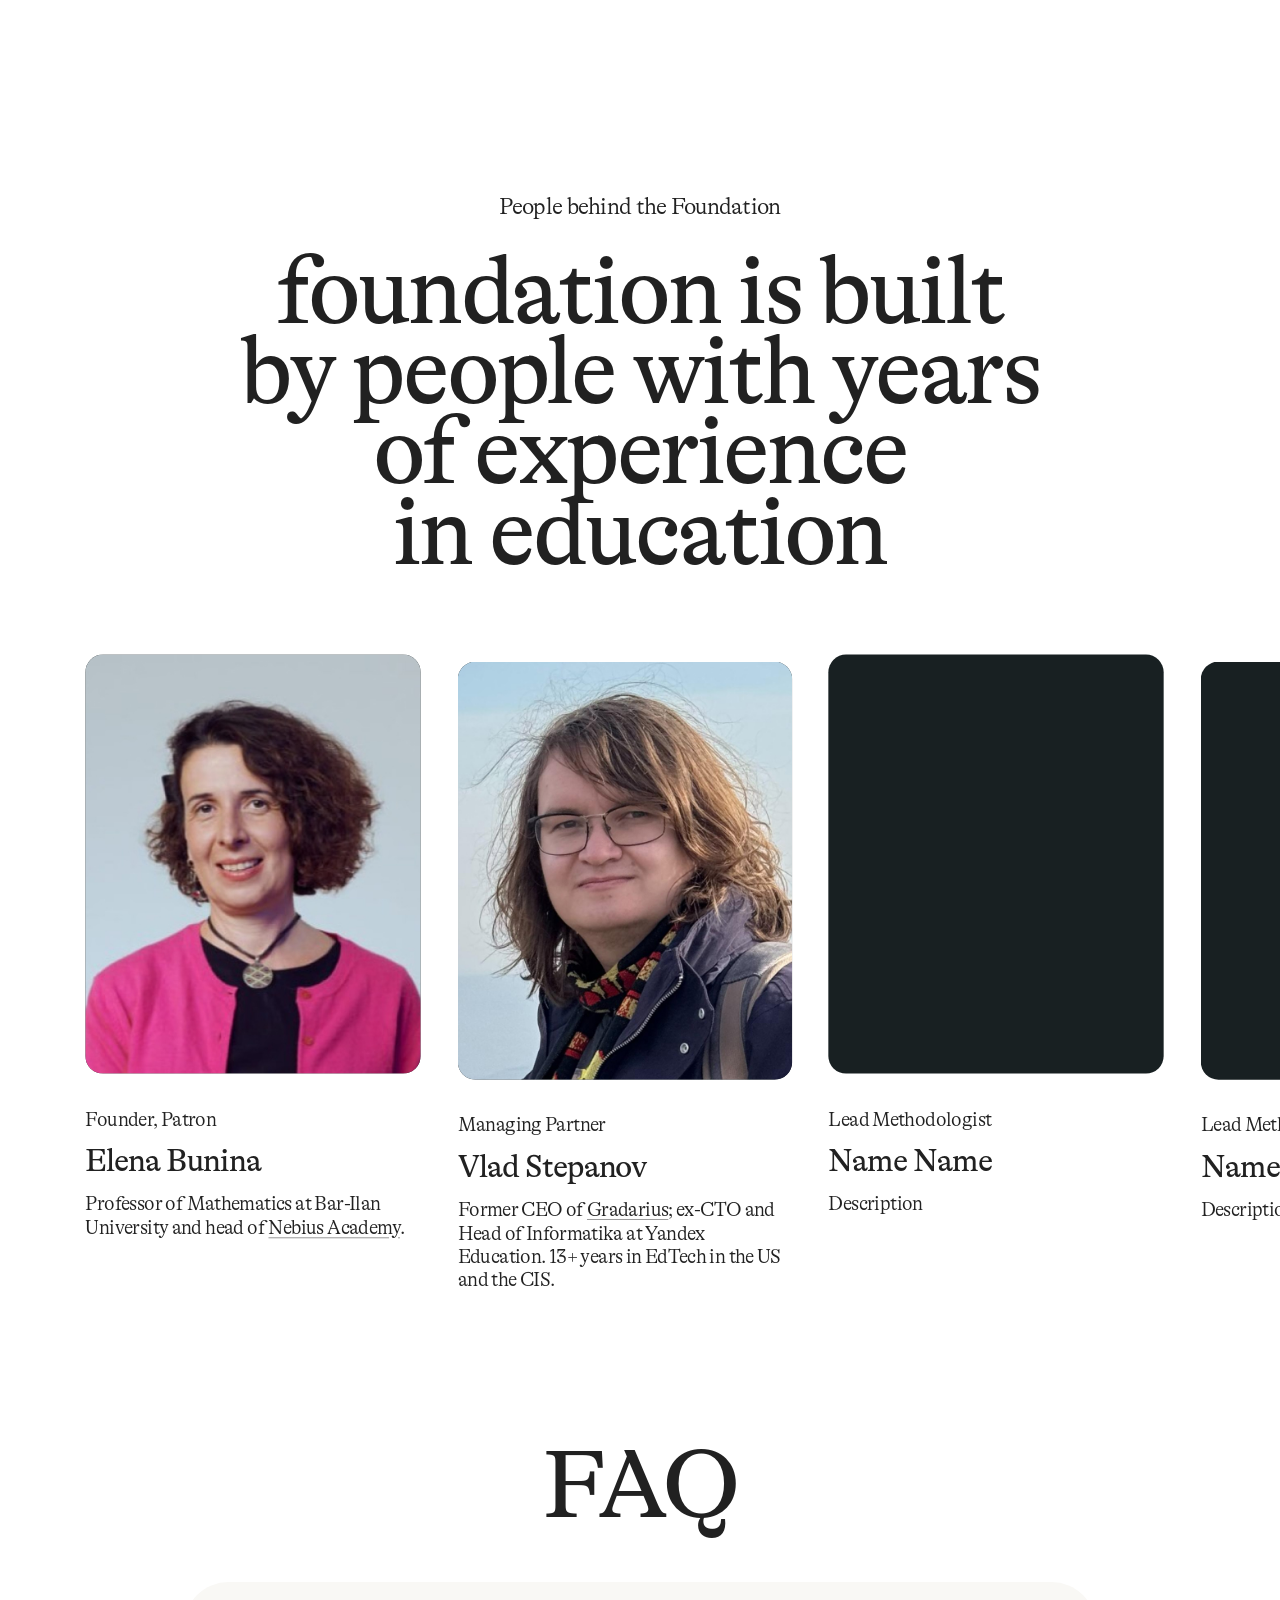
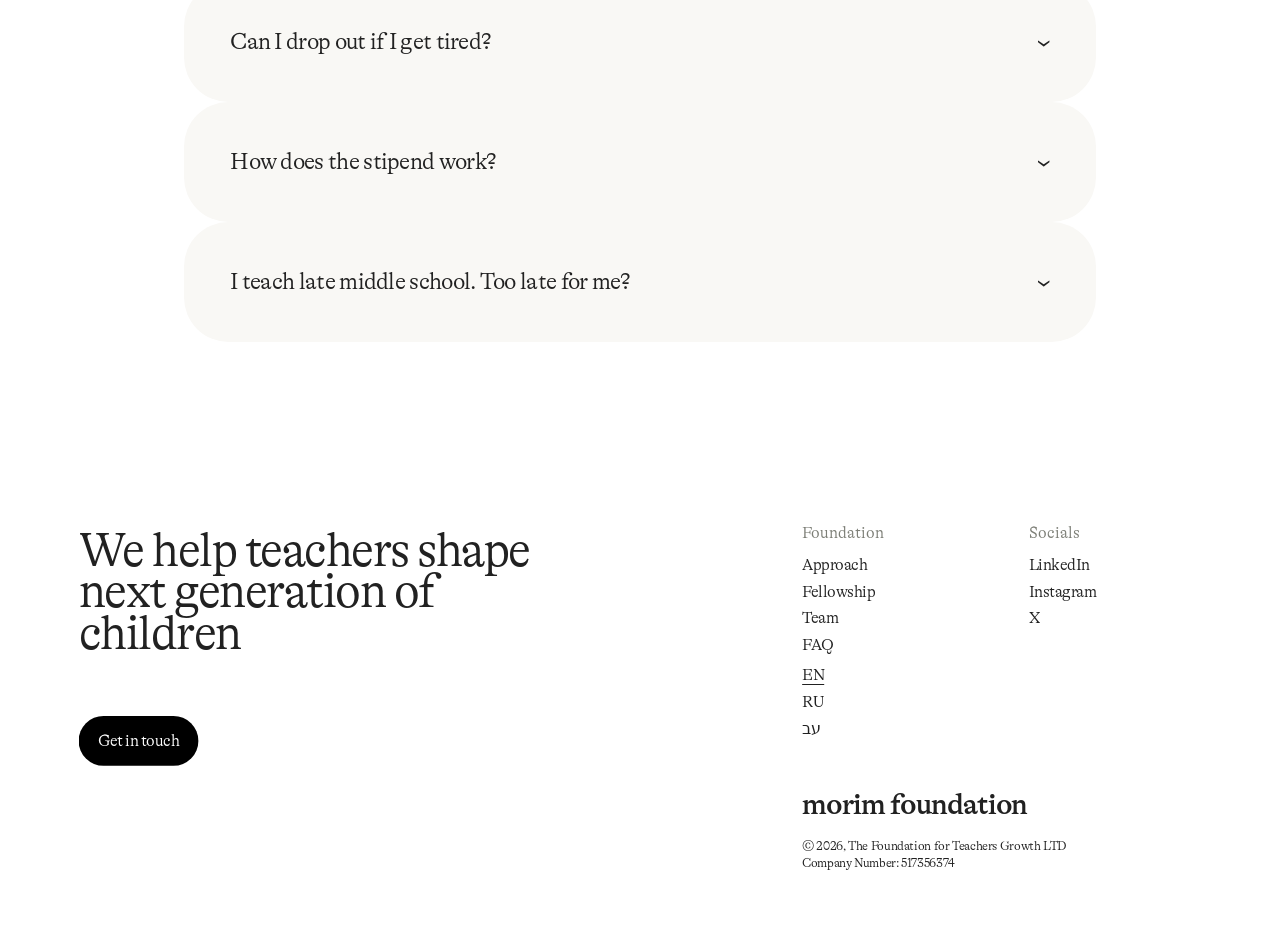
==== commit 69cf2b7f: "Restyle the leaders panel, rework the header language menu, and tune the mobile layout Leaders panel" ====
--- a/site/index.html
+++ b/site/index.html
@@ -39,21 +39,22 @@
         <a href="#fellowship">Fellowship</a>
         <a href="#team">Team</a>
         <a href="#faq">FAQ</a>
-      </nav>
-      <div class="lang-menu">
+        <div class="lang-menu">
   <button type="button" class="lang-menu-button" aria-haspopup="true" aria-expanded="false"
-          aria-controls="lang-menu-list" aria-label="Language">
-    <span>EN</span>
+          aria-controls="lang-menu-list">
+    <span>Other languages</span>
     <svg viewBox="0 0 24 24" width="16" height="16" fill="none" stroke="currentColor" stroke-width="2" stroke-linecap="round" stroke-linejoin="round" aria-hidden="true"><path d="m6 9 6 6 6-6"/></svg>
   </button>
   <ul id="lang-menu-list" class="lang-menu-list" hidden>
-    <li><a href="" hreflang="en" lang="en" aria-current="page">English<svg viewBox="0 0 24 24" width="16" height="16" fill="none" stroke="currentColor" stroke-width="2" stroke-linecap="round" stroke-linejoin="round" aria-hidden="true"><path d="M20 6 9 17l-5-5"/></svg></a></li>
-    <li><a href="ru/" hreflang="ru" lang="ru">Русский<svg viewBox="0 0 24 24" width="16" height="16" fill="none" stroke="currentColor" stroke-width="2" stroke-linecap="round" stroke-linejoin="round" aria-hidden="true"><path d="M20 6 9 17l-5-5"/></svg></a></li>
-    <li><a href="he/" hreflang="he" lang="he">עברית<svg viewBox="0 0 24 24" width="16" height="16" fill="none" stroke="currentColor" stroke-width="2" stroke-linecap="round" stroke-linejoin="round" aria-hidden="true"><path d="M20 6 9 17l-5-5"/></svg></a></li>
+    <li><a href="ru/" hreflang="ru" lang="ru">Русский</a></li>
+    <li><a href="he/" hreflang="he" lang="he">עברית</a></li>
   </ul>
 </div>
+      </nav>
       <a class="button" href="mailto:contact@morim.foundation">Get in touch</a>
-      <button type="button" class="mobile-menu-trigger" data-dialog="mobile-menu" aria-haspopup="dialog">Menu</button>
+      <button type="button" class="mobile-menu-trigger" data-dialog="mobile-menu" aria-haspopup="dialog" aria-label="Menu">
+        <svg viewBox="0 0 24 24" width="22" height="22" fill="none" stroke="currentColor" stroke-width="2" stroke-linecap="round" aria-hidden="true"><path d="M4 7h16M4 12h16M4 17h16"/></svg>
+      </button>
     </header>
   </div>
 
@@ -98,8 +99,8 @@
       <div class="floating-apply-rail" inert>
         <a class="button apply-button floating-apply-button" href="https://survey.morim.foundation/s/join-v1?src=landing&lang=en">Apply</a>
       </div>
-      <p class="eyebrow">Morim fellows</p>
-      <h2 class="display" id="fellowship-title">dear te<span class="glyph teacher-a"><span class="sr-only">a</span><img src="assets/imgA1.svg" alt="" width="73" height="66"></span>chers,</h2>
+      <p class="eyebrow">Morim Fellows</p>
+      <h2 class="display" id="fellowship-title">dear <span class="word">te<span class="glyph teacher-a"><span class="sr-only">a</span><img src="assets/imgA1.svg" alt="" width="73" height="66"></span>chers,</span></h2>
       <div class="prose fellowship-intro">
         <p>You see the results of years of classroom disruption better than anyone, and you’ve been left to face it alone. We want to give you tools, time and backing — and the respect your work deserves.</p>
         <p>We work where the leverage is highest: the late primary and early middle school years, before motivation fades. Joining our fellowship would give you:</p>
@@ -160,7 +161,7 @@
     </article>
     <article class="program-results-card" data-program="tbilisi" data-location="tbilisi" data-state="closed">
       <div class="program-row program-results-summary">
-        <h4 id="tbilisi-program-title">Summer C<span class="glyph small-a"><span class="sr-only">a</span><img src="assets/imgA2.svg" alt="" width="28" height="25"></span>mp<br>in Tbilisi</h4>
+        <h4 id="tbilisi-program-title">Summer <span class="word">C<span class="glyph small-a"><span class="sr-only">a</span><img src="assets/imgA2.svg" alt="" width="28" height="25"></span>mp</span><br>in Tbilisi</h4>
         <p><span>Where</span>Tbilisi, Georgia</p>
 <p><span>When</span>July 2026</p>
         <button type="button" class="button results-button"
@@ -195,8 +196,8 @@
       <div class="floating-apply-rail" inert>
         <a class="button apply-button floating-apply-button" href="https://survey.morim.foundation/s/join-v1?src=landing&lang=en">Apply</a>
       </div>
-      <p class="eyebrow muted">Morim leaders</p>
-      <h2 class="display" id="leaders-title">dear sch<span class="glyph school-oo"><span class="sr-only">oo</span><img src="assets/imgVector1.svg" alt="" width="106" height="60"></span>l<br>leaders,</h2>
+      <p class="eyebrow muted">Morim Leaders</p>
+      <h2 class="display" id="leaders-title">dear <span class="word">sch<span class="glyph school-oo"><span class="sr-only">oo</span><img src="assets/imgVector1.svg" alt="" width="106" height="60"></span>l</span><br>leaders,</h2>
       <div class="prose leaders-intro">
         <p>Strong teachers need schools where they can do good work and want to stay. That’s why we want to work not only with teachers, but also for people who shape the teams around them.</p>
         <p>In fall 2026, we’re launching a pilot program, where we’ll focus on:</p>
@@ -237,10 +238,8 @@
   </div>
   <div class="program-list" aria-live="polite">
     <article class="program-row" data-program="school-coordination">
-      <h4>Coordinating a School: Team, Systems, Projects</h4>
-      <p><span>Where</span>To be announced</p>
-<p><span>When</span>To be announced</p>
-      <a class="button apply-button" href="https://survey.morim.foundation/s/join-v1?src=landing&lang=en">Apply</a>
+<span class="program-badge"><span>Pilot in progress · stay in touch</span></span>      <h4>Coordinating a School: Team, Systems, Projects</h4>
+      <a class="button apply-button" href="https://survey.morim.foundation/s/join-v1?src=landing&lang=en">Get updates</a>
     </article>
   </div>
   <p class="program-note">
@@ -365,7 +364,9 @@
 <dialog class="mobile-menu-panel" id="mobile-menu" aria-labelledby="mobile-menu-title" aria-describedby="mobile-menu-desc">
   <div class="mobile-menu-heading">
     <h2 id="mobile-menu-title">morim foundation</h2>
-    <button type="button" class="mobile-menu-close" data-dialog-close>Close</button>
+    <button type="button" class="mobile-menu-close" data-dialog-close aria-label="Close">
+      <svg viewBox="0 0 24 24" width="20" height="20" fill="none" stroke="currentColor" stroke-width="2" stroke-linecap="round" stroke-linejoin="round" aria-hidden="true"><path d="M18 6 6 18M6 6l12 12"/></svg>
+    </button>
   </div>
   <p id="mobile-menu-desc" class="sr-only">Explore the foundation and its programs.</p>
   <nav aria-label="Mobile navigation">
--- a/site/css/base.css
+++ b/site/css/base.css
@@ -27,8 +27,9 @@
   --background: #fff;
   --foreground: #212121;
   --green: #133d30;
-  --leaders-purple: #3c3b52;
-  --leaders-muted: #b2b1bb;
+  --leaders-bg: #f4f3f0;
+  --leaders-ink: #4a1116;
+  --leaders-muted: #9a6462;
   --paper: #f4f3f0;
   --ink: #182022;
   --body-size: 1.625rem;
@@ -494,9 +495,14 @@
     padding-top: 4rem;
     padding-bottom: 5.5rem;
   }
+  /* Lines are hard breaks in the copy, so the widest line sets the size:
+     "shape hundreds" fits ~15.5vw; Cyrillic runs wider, so Russian steps down. */
   .hero h1 {
-    font-size: clamp(3rem, 10.8vw, 4.8rem);
+    font-size: clamp(3.5rem, 15.5vw, 6.5rem);
     line-height: 0.93;
+  }
+  html[lang='ru'] .hero h1 {
+    font-size: clamp(3rem, 13.5vw, 5.5rem);
   }
   .introduction {
     margin-top: 4.375rem;
--- a/site/css/sections.css
+++ b/site/css/sections.css
@@ -22,6 +22,11 @@
   line-height: 0.84;
   letter-spacing: -0.03em;
   margin: 3rem auto 0;
+  white-space: nowrap;
+}
+/* A word that carries a glyph: the inline-flex artwork is a break
+   opportunity, so the word is pinned together for the wrapping breakpoints. */
+.word {
   white-space: nowrap;
 }
 .glyph {
@@ -130,7 +135,7 @@
 .location-select {
   height: 3.375rem;
   padding: 1rem 1.5rem;
-  border: 1px solid #ffffff14;
+  border: 0;
   border-radius: 1.25rem;
   background: #ffffff1a;
   color: var(--paper);
@@ -166,7 +171,7 @@
   gap: 1.5rem;
   padding-block: 1.375rem;
   padding-inline: 1.875rem 1.5rem;
-  border: 1px solid #ffffff14;
+  border: 0;
   border-radius: 1.25rem;
   background: #ffffff12;
 }
@@ -184,7 +189,7 @@
   white-space: normal;
 }
 .program-results-card {
-  border: 1px solid #ffffff14;
+  border: 0;
   border-radius: 1.25rem;
   background: #ffffff12;
 }
@@ -320,25 +325,67 @@
   text-underline-offset: 3px;
 }
 .leaders {
-  background: var(--leaders-purple);
-  color: var(--paper);
+  background: var(--leaders-bg);
+  color: var(--leaders-ink);
   margin-top: 4.375rem;
   padding: 6.5rem 3.125rem 7.1875rem;
 }
 .leaders .programs {
-  border-color: #f4f3f033;
+  border-color: #4a111633;
 }
 .leaders .program-list {
   min-height: 0;
 }
 .leaders .program-row,
 .leaders .location-select {
-  background: #f4f3f00d;
-  border-color: #f4f3f026;
-  color: var(--paper);
+  background: #4a11160a;
+  border: 0;
+  color: var(--leaders-ink);
+}
+/* Sticker on a row's top edge ("pilot in progress"); the row is the anchor.
+   Leaders rows carry no where/when yet, so it is title + button only. */
+.leaders .program-row {
+  position: relative;
+  grid-template-columns: minmax(0, 1fr) auto;
+}
+.leaders .program-list {
+  padding-top: 0.75rem;
+}
+/* A short piece of caution tape on the row's top-left corner: striped ends
+   around a solid segment carrying the words, a slight tilt, a lift shadow. */
+.program-badge {
+  position: absolute;
+  top: -0.75rem;
+  inset-inline-start: 1.875rem;
+  z-index: 1;
+  display: inline-flex;
+  align-items: center;
+  height: 1.75rem;
+  padding-inline: 1rem;
+  background: repeating-linear-gradient(
+    -45deg,
+    var(--leaders-ink) 0 0.625rem,
+    var(--leaders-bg) 0.625rem 1.25rem
+  );
+  box-shadow: 0 0.125rem 0.625rem #4a111633;
+  transform: rotate(-1.5deg);
+  transform-origin: center;
+  pointer-events: none;
+}
+.program-badge > span {
+  display: inline-flex;
+  align-items: center;
+  height: 100%;
+  padding: 0 1.25rem;
+  background: var(--leaders-ink);
+  color: var(--leaders-bg);
+  font-size: 0.9375rem;
+  line-height: 1;
+  letter-spacing: -0.02em;
+  white-space: nowrap;
 }
 .leaders .location-select svg {
-  color: var(--paper) !important;
+  color: var(--leaders-ink) !important;
 }
 .leaders .program-row h4 {
   white-space: normal;
@@ -350,18 +397,25 @@
   color: var(--leaders-muted);
 }
 .leaders .inline-button:hover {
-  color: #fff;
+  color: var(--leaders-ink);
 }
 .leaders .apply-button {
-  background: var(--paper);
-  color: var(--leaders-purple);
+  background: var(--leaders-ink);
+  color: var(--leaders-bg);
 }
 .leaders .apply-button:hover {
-  background: #fff;
+  background: #62171d;
+  color: var(--leaders-bg);
+}
+/* The "oo" artwork is a purple stroke; paint it in the panel's ink by using
+   the SVG as a mask over currentColor instead of a filter approximation. */
+.leaders .school-oo {
+  background: currentColor;
+  -webkit-mask: url('../assets/imgVector1.svg') center / 0.883em 0.5em no-repeat;
+  mask: url('../assets/imgVector1.svg') center / 0.883em 0.5em no-repeat;
 }
 .leaders .school-oo img {
-  filter: brightness(0) invert(1);
-  opacity: 0.95;
+  opacity: 0;
 }
 .muted {
   color: #777970;
@@ -684,9 +738,17 @@
     font-size: 1.25rem;
     line-height: 1.625rem;
   }
+  /* Big enough that "dear teachers," wraps to two lines; the desktop
+     nowrap is lifted here so nothing runs past the panel. */
   .display {
-    font-size: clamp(2.8rem, 9.8vw, 4.2rem);
+    font-size: clamp(3.5rem, 17vw, 6rem);
+    line-height: 0.88;
     margin-top: 1.875rem;
+    white-space: normal;
+    text-wrap: balance;
+  }
+  html[lang='ru'] .display {
+    font-size: clamp(3rem, 13.5vw, 5rem);
   }
   .fellowship-intro {
     margin-top: 2.25rem;
@@ -695,8 +757,8 @@
     margin-top: 5.3125rem;
   }
   .benefit h3 {
-    font-size: 2.35rem;
-    line-height: 0.98;
+    font-size: 2.8rem;
+    line-height: 0.96;
   }
   .benefit > p {
     font-size: 1.25rem;
@@ -740,8 +802,8 @@
     margin-bottom: 1.75rem;
   }
   .program-heading h3 {
-    font-size: 2.5rem;
-    line-height: 1;
+    font-size: 3rem;
+    line-height: 0.95;
   }
   .location-select {
     font-size: 1rem;
@@ -781,6 +843,15 @@
     padding: 4.0625rem 1.375rem 4.6875rem;
     margin-top: 2rem;
   }
+  .program-badge {
+    inset-inline-start: 1.125rem;
+    height: 1.5rem;
+    padding-inline: 0.75rem;
+  }
+  .program-badge > span {
+    padding-inline: 0.875rem;
+    font-size: 0.6875rem;
+  }
   .leaders-intro {
     width: 100%;
     margin-top: 2.375rem;
@@ -795,8 +866,8 @@
     padding-top: 5.5rem;
   }
   .team-title {
-    font-size: clamp(3.2rem, 10vw, 4.5rem);
-    line-height: 0.96;
+    font-size: clamp(3.5rem, 16vw, 6rem);
+    line-height: 0.92;
     width: 90%;
     margin: 1.625rem auto 3.125rem;
   }
@@ -825,8 +896,8 @@
     margin-top: 5rem;
   }
   .faq h2 {
-    font-size: 4.5rem;
-    line-height: 1;
+    font-size: clamp(4.5rem, 22vw, 7rem);
+    line-height: 0.95;
     margin-bottom: 2.25rem;
   }
   .faq-item {
@@ -852,7 +923,8 @@
     padding-bottom: 2.375rem;
   }
   .footer-message h2 {
-    font-size: 2.8rem;
+    font-size: clamp(3rem, 14vw, 4rem);
+    line-height: 0.92;
     max-width: 27.5rem;
   }
   .rounded-button {
--- a/site/css/mobile.css
+++ b/site/css/mobile.css
@@ -2,14 +2,22 @@
 .mobile-menu-trigger {
   display: none;
 }
+/* Same surface as the floating header: frosted white, soft shadow, hairline. */
 .mobile-menu-panel {
-  width: min(100%, 28rem);
-  max-width: 100%;
-  padding: max(1.25rem, env(safe-area-inset-top)) 1.5rem
-    max(1.5rem, env(safe-area-inset-bottom));
-  background: var(--paper);
+  width: auto;
+  max-width: 28rem;
+  padding: 0.75rem 1.125rem 1.375rem 1.5rem;
+  background: rgb(255 255 255 / 94%);
   color: var(--ink);
+  border-radius: 1.75rem;
   overflow-y: auto;
+}
+@supports (backdrop-filter: blur(1rem)) {
+  .mobile-menu-panel {
+    background: rgb(255 255 255 / 88%);
+    backdrop-filter: blur(1rem);
+    -webkit-backdrop-filter: blur(1rem);
+  }
 }
 .mobile-menu-heading {
   display: flex;
@@ -25,21 +33,32 @@
   font-size: 1.2rem;
 }
 .mobile-menu-close {
-  min-height: 2.75rem;
-  padding: 0.5rem;
+  display: inline-flex;
+  align-items: center;
+  justify-content: center;
+  width: 2.75rem;
+  height: 2.75rem;
+  padding: 0;
   background: none;
   border: 0;
-  font-size: 1rem;
+  border-radius: 999rem;
+  color: var(--ink);
+}
+.mobile-menu-close:hover {
+  background: #1820220d;
 }
 .mobile-menu-panel nav {
   display: grid;
-  margin-top: 2.5rem;
+  margin-top: 1.5rem;
 }
 .mobile-menu-panel nav a {
-  padding: 1rem 0;
-  border-bottom: 1px solid #18202220;
-  font-size: 1.75rem;
+  padding: 0.75rem 0;
+  border-bottom: 1px solid #18202214;
+  font-size: 1.375rem;
   line-height: 1.2;
+}
+.mobile-menu-panel nav a:last-child {
+  border-bottom: 0;
 }
 
 @media (max-width: 700px) {
@@ -64,14 +83,17 @@
     display: inline-flex;
     align-items: center;
     justify-content: center;
-    min-width: 4rem;
-    min-height: 2.75rem;
-    padding: 0.5rem 0.875rem;
-    font-size: 1rem;
+    width: 2.75rem;
+    height: 2.75rem;
+    padding: 0;
     background: transparent;
     color: var(--ink);
-    border: 1px solid #18202230;
-    border-radius: 0.75rem;
+    border: 0;
+    border-radius: 999rem;
+  }
+  .mobile-menu-trigger svg {
+    width: 1.375rem;
+    height: 1.375rem;
   }
   .hero {
     padding: 4rem 0 0;
--- a/site/css/header.css
+++ b/site/css/header.css
@@ -51,6 +51,25 @@
   border-radius: 999rem;
   flex-shrink: 0;
 }
+/* Desktop: logo | nav | contact on a three-column grid, so the nav (with the
+   language menu) sits in the true centre whatever the outer widths are. */
+@media (min-width: 701px) {
+  .header-shell .site-header {
+    display: grid;
+    grid-template-columns: 1fr auto 1fr;
+    align-items: center;
+  }
+  .header-shell .site-header > .logo {
+    justify-self: start;
+  }
+  .header-shell .site-header > nav {
+    justify-self: center;
+    align-items: center;
+  }
+  .header-shell .site-header > .button {
+    justify-self: end;
+  }
+}
 @supports (backdrop-filter: blur(1rem)) {
   .header-shell .site-header::before {
     background: rgb(255 255 255 / 88%);
@@ -104,8 +123,8 @@
   margin-top: 1rem;
 }
 .lang-switcher-menu {
-  margin-top: 1.5rem;
-  font-size: 1.25rem;
+  margin-top: 1.25rem;
+  font-size: 1.125rem;
 }
 /* Header language drop-down: a text button with a chevron, opening a
    small card of links styled like the programs filter popup. */
--- a/site/css/hero.css
+++ b/site/css/hero.css
@@ -31,7 +31,7 @@
   z-index: 10;
 }
 .hero-editorial .hero-app-item[data-kind='media'] {
-  --float-width: 7.5rem;
+  --float-width: 6.5rem;
   --float-height: calc((var(--float-width) - 4px) * 578 / 325 + 4px);
   width: var(--float-width);
   height: var(--float-height);
@@ -40,12 +40,14 @@
 }
 .hero-editorial
   .hero-app-item[data-provider='youtube'][data-format='landscape'] {
-  --float-width: 19.25rem;
+  --float-width: 16rem;
   --float-height: calc((var(--float-width) - 4px) * 270 / 480 + 4px);
 }
 .hero-editorial .hero-app-item[data-provider='twitch'] {
   z-index: 8;
-  --float-width: max(404px, 20.25rem);
+  /* Twitch renders at its 400px native size and is scaled down by transform;
+     the px floor keeps the clip readable when 1rem shrinks with the viewport. */
+  --float-width: max(250px, 14.5rem);
   --float-height: calc((var(--float-width) - 4px) * 0.75 + 4px);
 }
 .hero-live-media {
@@ -98,6 +100,10 @@
   width: 100%;
   overflow: hidden;
   background: #151515;
+  /* The iframe is a block wider than this box, scaled from its top-left
+     corner. In RTL it would start at the right edge and scale away from it,
+     so the box itself stays LTR (the embed is its own document anyway). */
+  direction: ltr;
 }
 .hero-video-player iframe {
   display: block;
@@ -157,18 +163,29 @@
       (100% - var(--float-height)) * var(--float-mobile-y, var(--float-y))
     );
   }
+  /* The icon rule above also resets --float-height, so each screen restates
+     its aspect ratio here or it collapses to the 3rem icon height. */
   .hero-editorial .hero-app-item[data-kind='media'] {
-    --float-width: 6rem;
+    --float-width: 5.25rem;
+    --float-height: calc((var(--float-width) - 4px) * 578 / 325 + 4px);
   }
   .hero-editorial
     .hero-app-item[data-provider='youtube'][data-format='landscape'] {
-    --float-width: min(12.5rem, calc(65vw - 2rem));
+    --float-width: min(11rem, calc(58vw - 2rem));
+    --float-height: calc((var(--float-width) - 4px) * 270 / 480 + 4px);
   }
   .hero-editorial .hero-app-item[data-provider='twitch'] {
-    --float-width: min(15rem, calc(80vw - 2.8rem));
+    --float-width: min(13rem, calc(68vw - 2.8rem));
+    --float-height: calc((var(--float-width) - 4px) * 0.75 + 4px);
   }
   .hero-editorial .hero-notification {
     font-size: 0.75rem;
+  }
+  /* Fewer pieces on a phone: the three screens, the two bottom-corner icons
+     and the top-left one. The centre-top and right-middle icons sit out. */
+  .hero-editorial .hero-app-item[data-slot='5'],
+  .hero-editorial .hero-app-item[data-slot='6'] {
+    display: none;
   }
 }
 .hero-editorial[data-media-layout='static'] {
@@ -194,23 +211,25 @@
   }
   .hero-editorial[data-media-layout='static']
     .hero-app-item[data-kind='media'] {
-    --float-width: 8.75rem;
+    --float-width: 7.5rem;
     --float-height: calc((var(--float-width) - 4px) * 578 / 325 + 4px);
   }
   .hero-editorial[data-media-layout='static']
     .hero-app-item[data-provider='youtube'][data-format='landscape'] {
-    --float-width: 22.5rem;
+    --float-width: 18.5rem;
     --float-height: calc((var(--float-width) - 4px) * 270 / 480 + 4px);
   }
   .hero-editorial[data-media-layout='static']
     .hero-app-item[data-provider='twitch'] {
-    --float-width: max(404px, 23.5rem);
+    --float-width: max(250px, 16.5rem);
     --float-height: calc((var(--float-width) - 4px) * 0.75 + 4px);
   }
 }
 @media (max-width: 700px) {
   .hero-editorial[data-media-layout='static'] > .hero-accents {
     height: 25rem;
-    margin-top: -2.5rem;
-  }
-}
+    /* The bigger mobile headline needs the collage to start lower, or the
+       top cards cover "but...". */
+    margin-top: -0.75rem;
+  }
+}
--- a/site/css/widgets.css
+++ b/site/css/widgets.css
@@ -88,21 +88,21 @@
   background: #f4f3f0;
 }
 
-/* Mobile menu: side sheet from the inline-end edge, 2.5rem slide + fade. */
+/* Mobile menu: a floating card where the header pill sits, dropping in
+   with a 0.75rem slide + fade. Surface and colours live in mobile.css. */
 .mobile-menu-panel {
   position: fixed;
-  top: 0;
-  bottom: 0;
-  inset-inline-end: 0;
-  inset-inline-start: auto;
-  margin: 0;
-  height: 100%;
-  max-height: 100%;
+  top: calc(0.75rem + env(safe-area-inset-top, 0px));
+  bottom: auto;
+  inset-inline: 1.25rem;
+  margin: 0 auto;
+  height: auto;
+  max-height: calc(100dvh - 1.5rem - env(safe-area-inset-top, 0px));
   flex-direction: column;
-  border-inline-start: 1px solid #ddd;
+  border: 0;
   box-shadow:
-    0 10px 15px -3px rgb(0 0 0 / 0.1),
-    0 4px 6px -4px rgb(0 0 0 / 0.1);
+    0 0.375rem 1.5rem #18202212,
+    inset 0 0 0 1px #1820220a;
 }
 .mobile-menu-panel[open] {
   display: flex;
@@ -119,10 +119,7 @@
 @starting-style {
   .mobile-menu-panel[open] {
     opacity: 0;
-    translate: 2.5rem 0;
-  }
-  [dir='rtl'] .mobile-menu-panel[open] {
-    translate: -2.5rem 0;
+    translate: 0 -0.75rem;
   }
   .mobile-menu-panel[open]::backdrop {
     opacity: 0;
@@ -130,10 +127,7 @@
 }
 .mobile-menu-panel[data-closing] {
   opacity: 0;
-  translate: 2.5rem 0;
-}
-[dir='rtl'] .mobile-menu-panel[data-closing] {
-  translate: -2.5rem 0;
+  translate: 0 -0.75rem;
 }
 .mobile-menu-panel[data-closing]::backdrop {
   opacity: 0;
